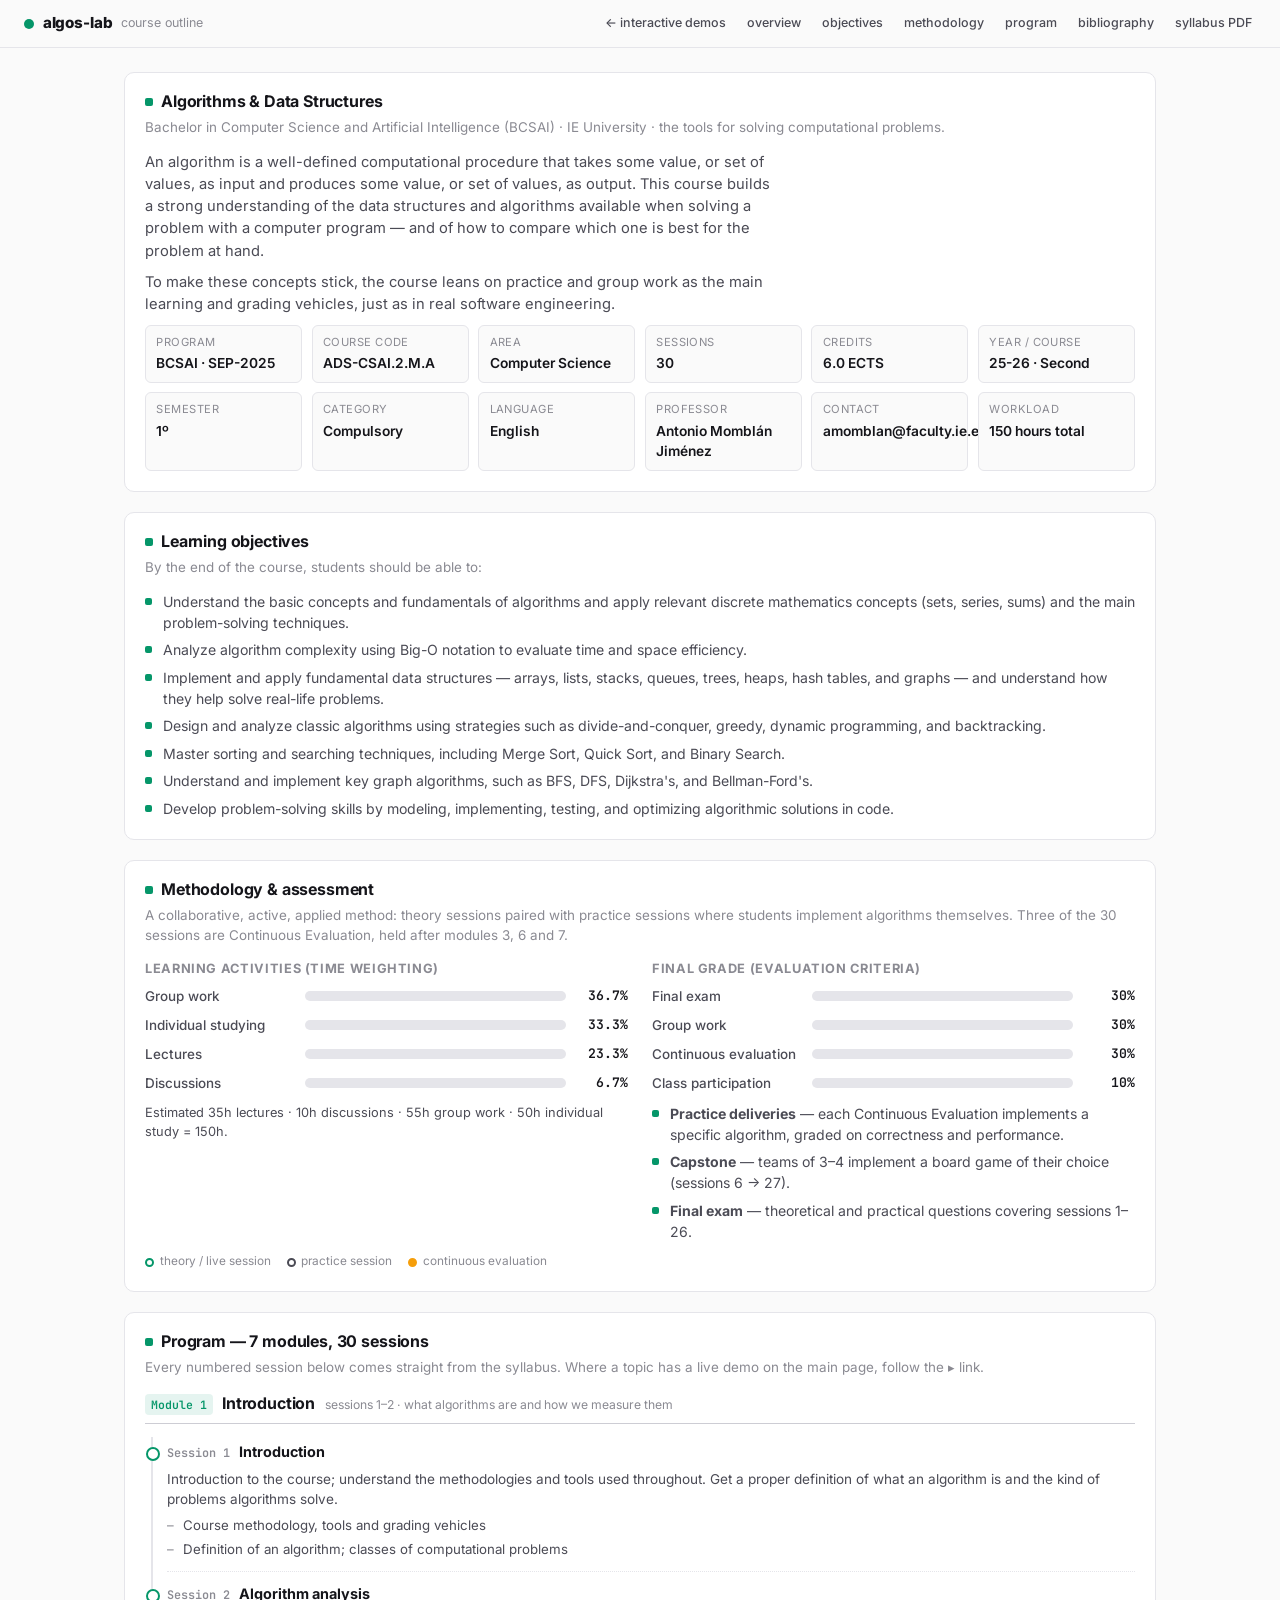
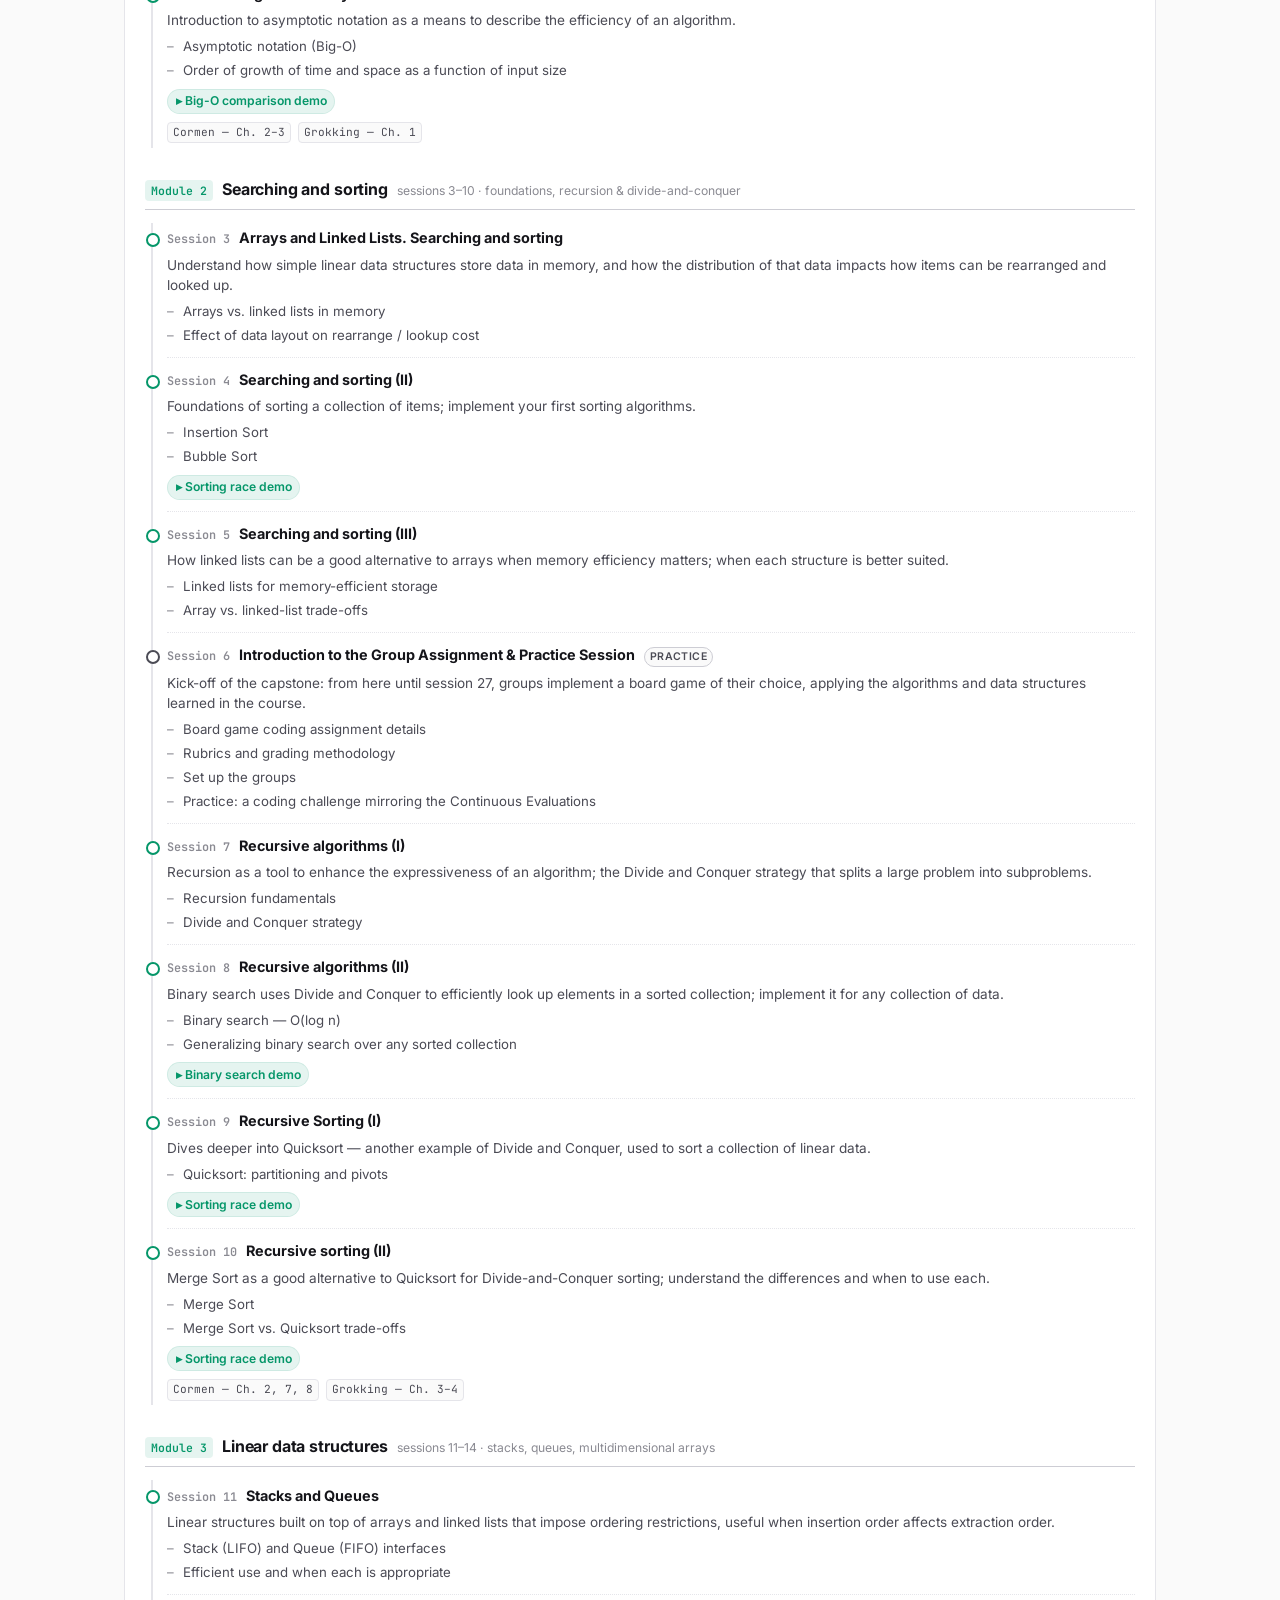
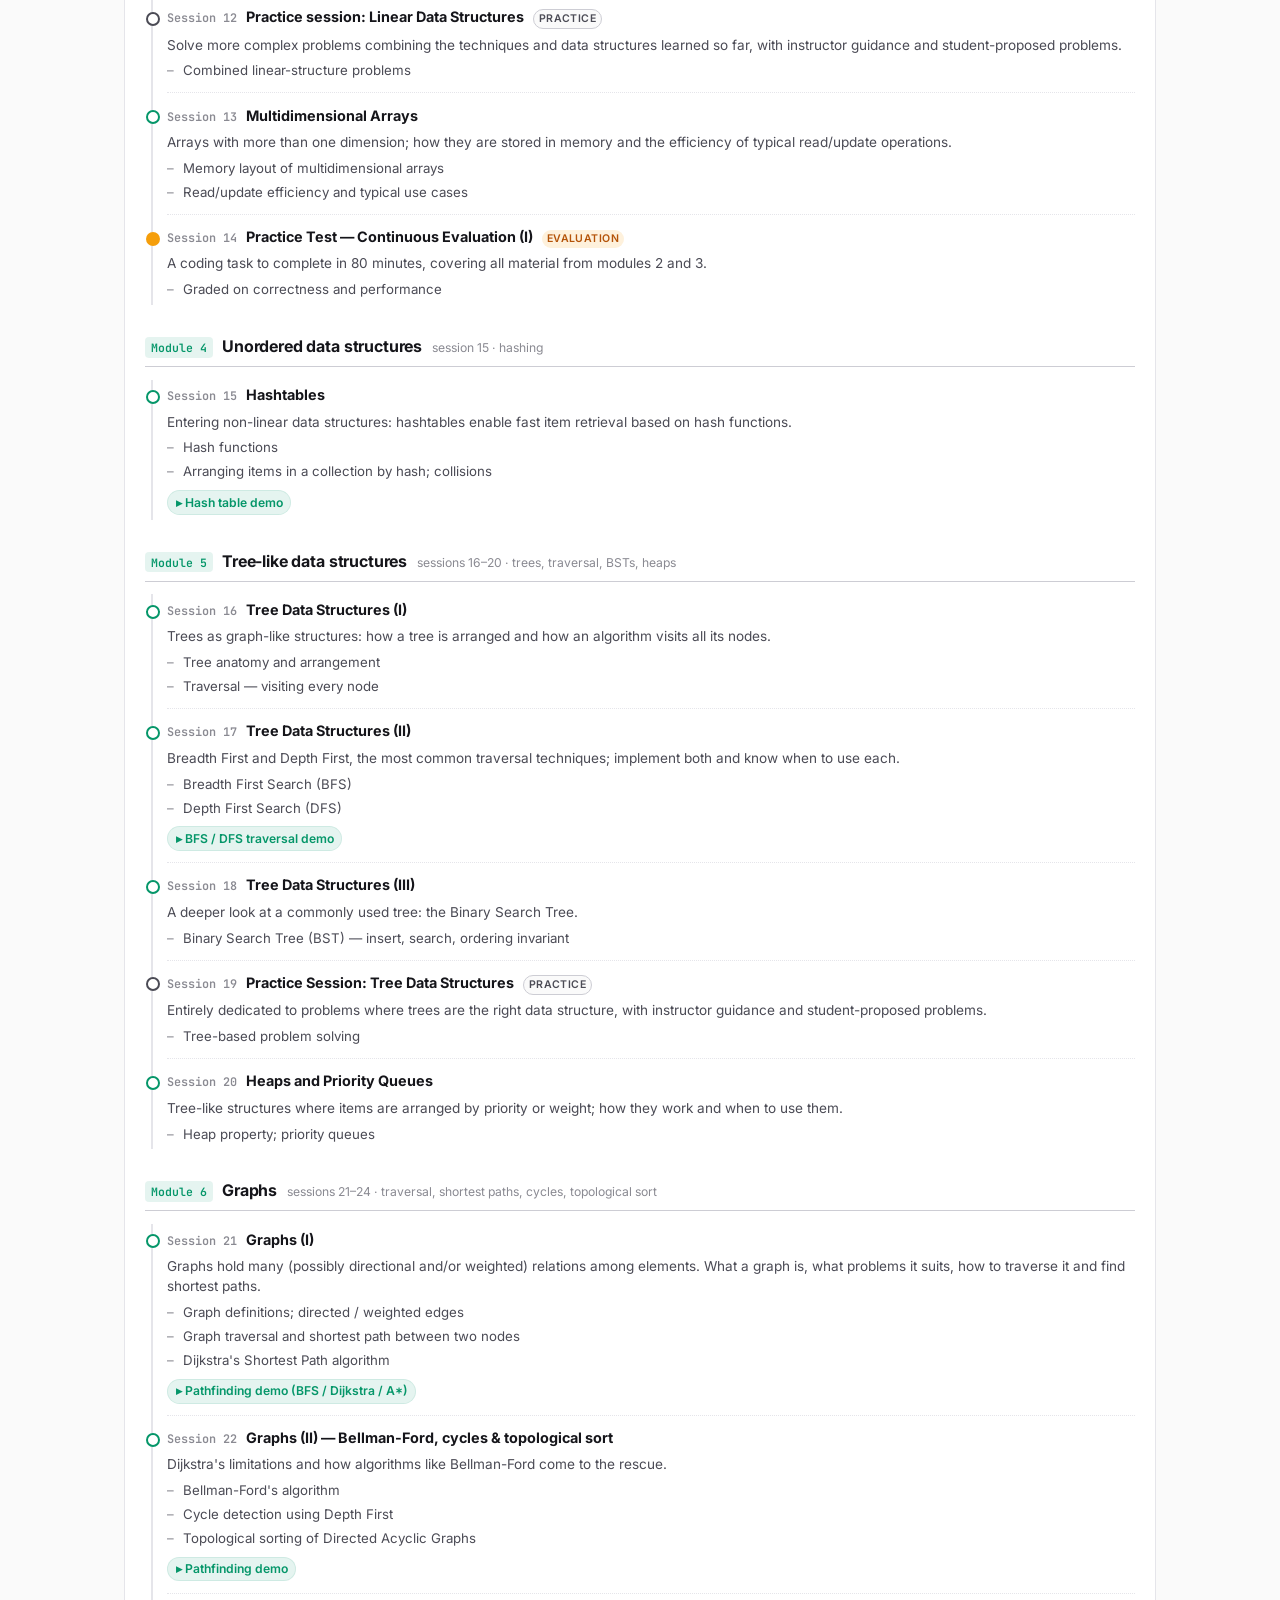
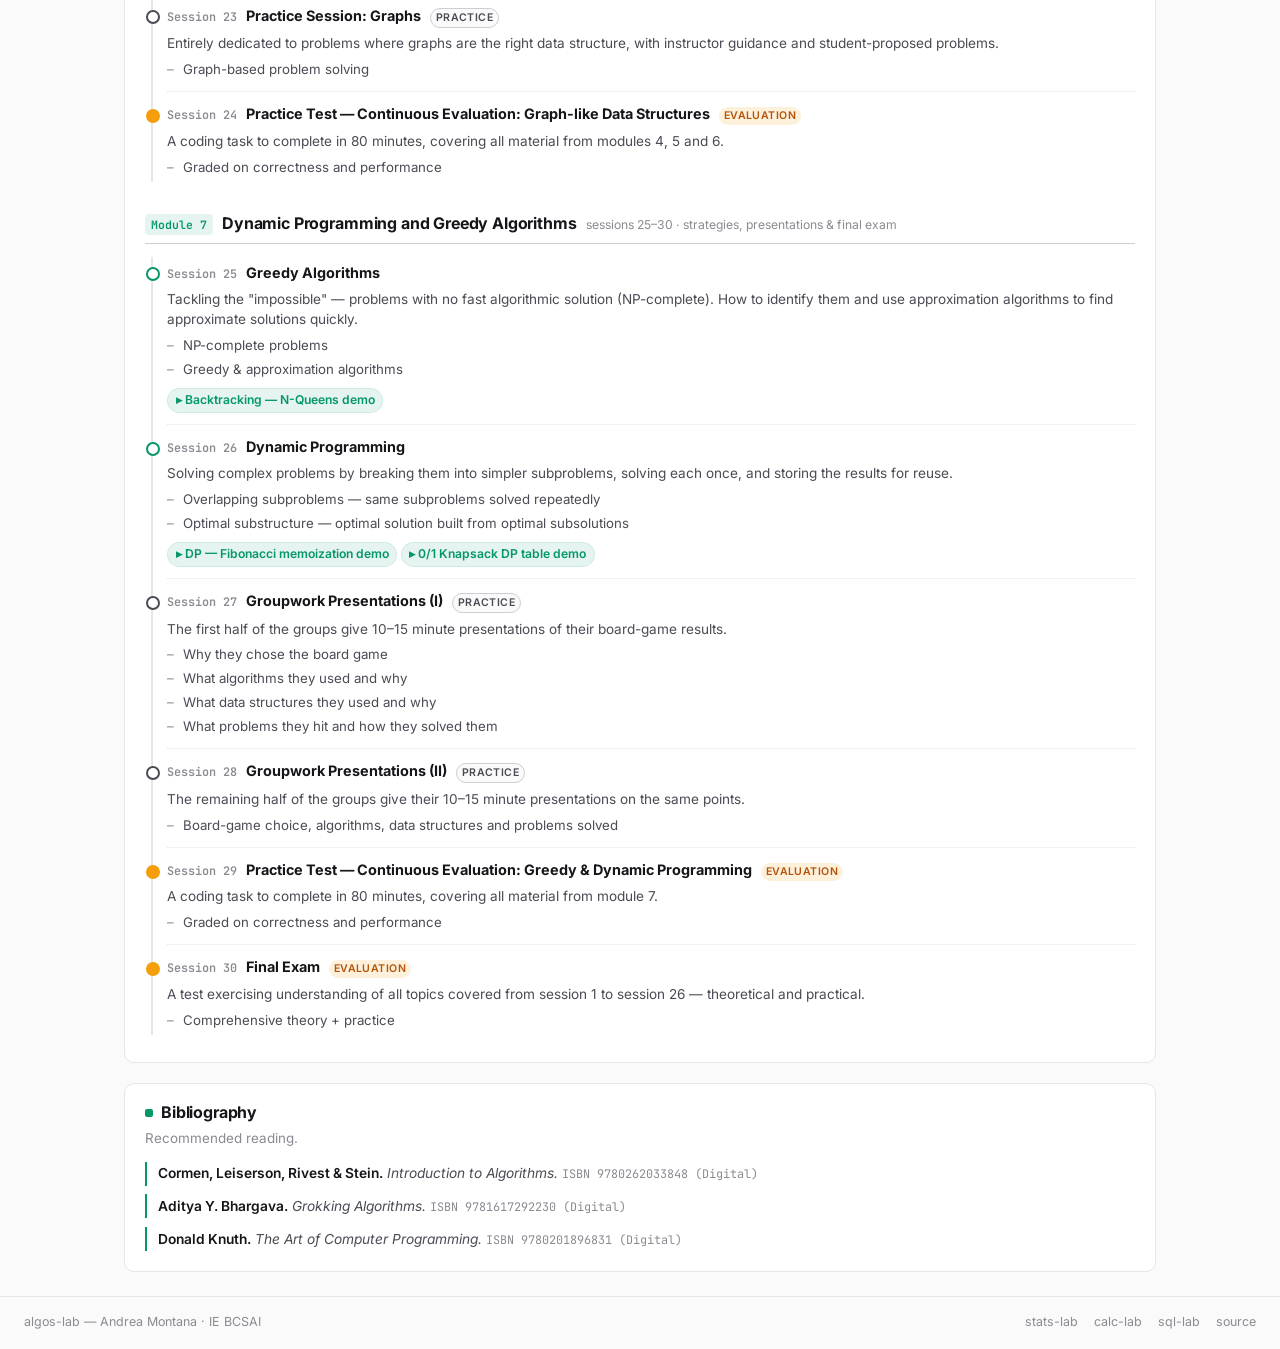
==== course.html @ 6ad06fde "Add in-depth course-structure page (syllabus-driven)" ====
<!doctype html>
<html lang="en">
  <head>
    <meta charset="UTF-8" />
    <meta name="viewport" content="width=device-width, initial-scale=1.0" />
    <meta name="theme-color" content="#059669" />
    <link rel="icon" type="image/svg+xml" href="./favicon.svg" />
    <title>algos-lab · course outline</title>
    <link rel="preconnect" href="https://fonts.googleapis.com" />
    <link rel="preconnect" href="https://fonts.gstatic.com" crossorigin />
    <link href="https://fonts.googleapis.com/css2?family=Inter:wght@400;500;600;700;800&family=JetBrains+Mono:wght@400;500;600&display=swap" rel="stylesheet" />
    <link rel="stylesheet" href="./style.css" />
    <style>
      /* course.html — scoped extras, reusing the *-lab :root tokens */
      .lede { color: var(--ink-soft); font-size: 0.92rem; max-width: 70ch; margin: 0 0 0.6rem; }
      .lede + .lede { margin-top: 0.4rem; }

      /* meta grid */
      .meta {
        display: grid; grid-template-columns: repeat(auto-fill, minmax(150px, 1fr));
        gap: 0.6rem; margin-top: 0.4rem;
      }
      .meta .cell {
        border: 1px solid var(--rule); border-radius: 6px;
        padding: 0.5rem 0.65rem; background: var(--bg);
      }
      .meta .k { color: var(--muted); font-size: 0.7rem; text-transform: uppercase; letter-spacing: 0.04em; }
      .meta .v { color: var(--ink); font-weight: 600; font-size: 0.86rem; margin-top: 0.15rem; }

      /* objective / generic lists */
      ul.clean { list-style: none; margin: 0.3rem 0 0; padding: 0; display: flex; flex-direction: column; gap: 0.4rem; }
      ul.clean li { position: relative; padding-left: 1.1rem; color: var(--ink-soft); font-size: 0.88rem; }
      ul.clean li::before {
        content: ''; position: absolute; left: 0; top: 0.5em;
        width: 7px; height: 7px; border-radius: 2px; background: var(--accent);
      }

      /* % bars */
      .bars { display: flex; flex-direction: column; gap: 0.55rem; margin-top: 0.3rem; }
      .bar-row { display: grid; grid-template-columns: 150px 1fr 52px; align-items: center; gap: 0.6rem; font-size: 0.84rem; }
      .bar-row .lbl { color: var(--ink-soft); font-weight: 500; }
      .track { height: 10px; background: var(--rule); border-radius: 999px; overflow: hidden; }
      .fill { height: 100%; background: var(--accent); border-radius: 999px; }
      .fill.alt { background: var(--warn); }
      .bar-row .pct { font-family: var(--font-mono); font-weight: 600; color: var(--ink); text-align: right; font-size: 0.82rem; }

      .split { display: grid; grid-template-columns: 1fr 1fr; gap: 1.5rem; }
      @media (max-width: 760px) { .split { grid-template-columns: 1fr; gap: 1rem; } }
      .split h3, .module h3 { font-size: 0.8rem; text-transform: uppercase; letter-spacing: 0.05em; color: var(--muted); margin: 0 0 0.5rem; font-weight: 700; }

      /* module group header */
      .module { margin-top: 1.4rem; }
      .module:first-of-type { margin-top: 0.4rem; }
      .module > .mhead {
        display: flex; align-items: baseline; gap: 0.6rem; flex-wrap: wrap;
        padding-bottom: 0.5rem; border-bottom: 1px solid var(--rule-h);
      }
      .module .mnum {
        font-family: var(--font-mono); font-weight: 600; font-size: 0.72rem;
        color: var(--accent); background: var(--accent-soft);
        padding: 0.15em 0.5em; border-radius: 4px;
      }
      .module .mtitle { font-size: 1rem; font-weight: 700; color: var(--ink); letter-spacing: -0.01em; }
      .module .mmeta { color: var(--muted); font-size: 0.76rem; }

      /* timeline of sessions */
      .timeline { position: relative; margin: 0.4rem 0 0 0; padding-left: 1.4rem; }
      .timeline::before {
        content: ''; position: absolute; left: 6px; top: 0.4rem; bottom: 0.4rem;
        width: 2px; background: var(--rule);
      }
      .sess { position: relative; padding: 0.7rem 0; border-bottom: 1px dotted var(--rule); }
      .sess:last-child { border-bottom: 0; }
      .sess::before {
        content: ''; position: absolute; left: -1.4rem; top: 1.05rem;
        width: 10px; height: 10px; border-radius: 999px;
        background: var(--paper); border: 2px solid var(--accent);
        transform: translateX(1px);
      }
      .sess.eval::before { background: var(--warn); border-color: var(--warn); }
      .sess.practice::before { background: var(--paper); border-color: var(--ink-soft); }
      .sess .shead { display: flex; align-items: baseline; gap: 0.55rem; flex-wrap: wrap; }
      .sess .snum { font-family: var(--font-mono); font-size: 0.74rem; font-weight: 600; color: var(--muted); }
      .sess .stitle { font-weight: 700; font-size: 0.9rem; color: var(--ink); }
      .tag {
        font-size: 0.66rem; font-weight: 600; text-transform: uppercase; letter-spacing: 0.04em;
        padding: 0.1em 0.45em; border-radius: 999px;
      }
      .tag.t-eval { background: rgba(245,158,11,0.14); color: #B45309; }
      .tag.t-practice { background: var(--bg); color: var(--ink-soft); border: 1px solid var(--rule-h); }
      .sess p { margin: 0.35rem 0 0; color: var(--ink-soft); font-size: 0.85rem; }
      .sess ul.topics { list-style: none; margin: 0.4rem 0 0; padding: 0; display: flex; flex-direction: column; gap: 0.25rem; }
      .sess ul.topics li { position: relative; padding-left: 0.95rem; font-size: 0.83rem; color: var(--ink-soft); }
      .sess ul.topics li::before { content: '–'; position: absolute; left: 0; color: var(--muted); }
      .reads { margin-top: 0.5rem; display: flex; gap: 0.4rem; flex-wrap: wrap; }
      .reads .rtag {
        font-family: var(--font-mono); font-size: 0.7rem; color: var(--ink-soft);
        background: var(--bg); border: 1px solid var(--rule); border-radius: 4px;
        padding: 0.12em 0.45em;
      }
      .demolink {
        display: inline-block; margin-top: 0.5rem;
        font-size: 0.76rem; font-weight: 600;
        color: var(--accent); border: 1px solid var(--accent-soft);
        background: var(--accent-soft); border-radius: 999px;
        padding: 0.18em 0.6em;
      }
      .demolink:hover { border-bottom-color: transparent; filter: brightness(0.96); }
      .demolink::before { content: '▸ '; }

      .biblio { display: flex; flex-direction: column; gap: 0.55rem; margin-top: 0.3rem; }
      .biblio .book { border-left: 2px solid var(--accent); padding: 0.1rem 0 0.1rem 0.7rem; font-size: 0.86rem; }
      .biblio .book .au { color: var(--ink); font-weight: 600; }
      .biblio .book .ti { color: var(--ink-soft); font-style: italic; }
      .biblio .book .isbn { font-family: var(--font-mono); color: var(--muted); font-size: 0.74rem; }

      .legend { display: flex; gap: 1rem; flex-wrap: wrap; margin-top: 0.7rem; font-size: 0.74rem; color: var(--muted); }
      .legend .li { display: flex; align-items: center; gap: 0.35rem; }
      .legend .dot2 { width: 9px; height: 9px; border-radius: 999px; border: 2px solid var(--accent); }
      .legend .dot2.e { background: var(--warn); border-color: var(--warn); }
      .legend .dot2.p { border-color: var(--ink-soft); }
    </style>
  </head>
  <body>
    <header>
      <div class="title">
        <span class="dot"></span><strong>algos-lab</strong>
        <span class="sub">course outline</span>
      </div>
      <nav>
        <a href="./index.html">← interactive demos</a>
        <a href="#overview">overview</a>
        <a href="#objectives">objectives</a>
        <a href="#method">methodology</a>
        <a href="#program">program</a>
        <a href="#biblio">bibliography</a>
        <a href="./SYLLABUS.pdf" target="_blank">syllabus PDF</a>
      </nav>
    </header>

    <main>
      <!-- OVERVIEW + META ----------------------------------------------- -->
      <section class="demo" id="overview">
        <h2>Algorithms &amp; Data Structures</h2>
        <p class="cap">Bachelor in Computer Science and Artificial Intelligence (BCSAI) · IE University · the tools for solving computational problems.</p>
        <p class="lede">An algorithm is a well-defined computational procedure that takes some value, or set of values, as input and produces some value, or set of values, as output. This course builds a strong understanding of the data structures and algorithms available when solving a problem with a computer program — and of how to compare which one is best for the problem at hand.</p>
        <p class="lede">To make these concepts stick, the course leans on practice and group work as the main learning and grading vehicles, just as in real software engineering.</p>
        <div class="meta">
          <div class="cell"><div class="k">Program</div><div class="v">BCSAI · SEP-2025</div></div>
          <div class="cell"><div class="k">Course code</div><div class="v">ADS-CSAI.2.M.A</div></div>
          <div class="cell"><div class="k">Area</div><div class="v">Computer Science</div></div>
          <div class="cell"><div class="k">Sessions</div><div class="v">30</div></div>
          <div class="cell"><div class="k">Credits</div><div class="v">6.0 ECTS</div></div>
          <div class="cell"><div class="k">Year / course</div><div class="v">25-26 · Second</div></div>
          <div class="cell"><div class="k">Semester</div><div class="v">1º</div></div>
          <div class="cell"><div class="k">Category</div><div class="v">Compulsory</div></div>
          <div class="cell"><div class="k">Language</div><div class="v">English</div></div>
          <div class="cell"><div class="k">Professor</div><div class="v">Antonio Momblán Jiménez</div></div>
          <div class="cell"><div class="k">Contact</div><div class="v">amomblan@faculty.ie.edu</div></div>
          <div class="cell"><div class="k">Workload</div><div class="v">150 hours total</div></div>
        </div>
      </section>

      <!-- LEARNING OBJECTIVES ------------------------------------------- -->
      <section class="demo" id="objectives">
        <h2>Learning objectives</h2>
        <p class="cap">By the end of the course, students should be able to:</p>
        <ul class="clean">
          <li>Understand the basic concepts and fundamentals of algorithms and apply relevant discrete mathematics concepts (sets, series, sums) and the main problem-solving techniques.</li>
          <li>Analyze algorithm complexity using Big-O notation to evaluate time and space efficiency.</li>
          <li>Implement and apply fundamental data structures — arrays, lists, stacks, queues, trees, heaps, hash tables, and graphs — and understand how they help solve real-life problems.</li>
          <li>Design and analyze classic algorithms using strategies such as divide-and-conquer, greedy, dynamic programming, and backtracking.</li>
          <li>Master sorting and searching techniques, including Merge Sort, Quick Sort, and Binary Search.</li>
          <li>Understand and implement key graph algorithms, such as BFS, DFS, Dijkstra's, and Bellman-Ford's.</li>
          <li>Develop problem-solving skills by modeling, implementing, testing, and optimizing algorithmic solutions in code.</li>
        </ul>
      </section>

      <!-- METHODOLOGY + ASSESSMENT -------------------------------------- -->
      <section class="demo" id="method">
        <h2>Methodology &amp; assessment</h2>
        <p class="cap">A collaborative, active, applied method: theory sessions paired with practice sessions where students implement algorithms themselves. Three of the 30 sessions are Continuous Evaluation, held after modules 3, 6 and 7.</p>
        <div class="split">
          <div>
            <h3>Learning activities (time weighting)</h3>
            <div class="bars">
              <div class="bar-row"><span class="lbl">Group work</span><span class="track"><span class="fill" style="width:36.7%"></span></span><span class="pct">36.7%</span></div>
              <div class="bar-row"><span class="lbl">Individual studying</span><span class="track"><span class="fill" style="width:33.3%"></span></span><span class="pct">33.3%</span></div>
              <div class="bar-row"><span class="lbl">Lectures</span><span class="track"><span class="fill" style="width:23.3%"></span></span><span class="pct">23.3%</span></div>
              <div class="bar-row"><span class="lbl">Discussions</span><span class="track"><span class="fill" style="width:6.7%"></span></span><span class="pct">6.7%</span></div>
            </div>
            <p class="lede" style="margin-top:0.6rem; font-size:0.8rem;">Estimated 35h lectures · 10h discussions · 55h group work · 50h individual study = 150h.</p>
          </div>
          <div>
            <h3>Final grade (evaluation criteria)</h3>
            <div class="bars">
              <div class="bar-row"><span class="lbl">Final exam</span><span class="track"><span class="fill alt" style="width:30%"></span></span><span class="pct">30%</span></div>
              <div class="bar-row"><span class="lbl">Group work</span><span class="track"><span class="fill alt" style="width:30%"></span></span><span class="pct">30%</span></div>
              <div class="bar-row"><span class="lbl">Continuous evaluation</span><span class="track"><span class="fill alt" style="width:30%"></span></span><span class="pct">30%</span></div>
              <div class="bar-row"><span class="lbl">Class participation</span><span class="track"><span class="fill alt" style="width:10%"></span></span><span class="pct">10%</span></div>
            </div>
            <ul class="clean" style="margin-top:0.6rem;">
              <li><strong>Practice deliveries</strong> — each Continuous Evaluation implements a specific algorithm, graded on correctness and performance.</li>
              <li><strong>Capstone</strong> — teams of 3–4 implement a board game of their choice (sessions 6 → 27).</li>
              <li><strong>Final exam</strong> — theoretical and practical questions covering sessions 1–26.</li>
            </ul>
          </div>
        </div>
        <div class="legend">
          <span class="li"><span class="dot2"></span> theory / live session</span>
          <span class="li"><span class="dot2 p"></span> practice session</span>
          <span class="li"><span class="dot2 e"></span> continuous evaluation</span>
        </div>
      </section>

      <!-- PROGRAM ------------------------------------------------------- -->
      <section class="demo" id="program">
        <h2>Program — 7 modules, 30 sessions</h2>
        <p class="cap">Every numbered session below comes straight from the syllabus. Where a topic has a live demo on the main page, follow the ▸ link.</p>

        <!-- MODULE 1 -->
        <div class="module">
          <div class="mhead">
            <span class="mnum">Module 1</span>
            <span class="mtitle">Introduction</span>
            <span class="mmeta">sessions 1–2 · what algorithms are and how we measure them</span>
          </div>
          <div class="timeline">
            <div class="sess">
              <div class="shead"><span class="snum">Session 1</span><span class="stitle">Introduction</span></div>
              <p>Introduction to the course; understand the methodologies and tools used throughout. Get a proper definition of what an algorithm is and the kind of problems algorithms solve.</p>
              <ul class="topics">
                <li>Course methodology, tools and grading vehicles</li>
                <li>Definition of an algorithm; classes of computational problems</li>
              </ul>
            </div>
            <div class="sess">
              <div class="shead"><span class="snum">Session 2</span><span class="stitle">Algorithm analysis</span></div>
              <p>Introduction to asymptotic notation as a means to describe the efficiency of an algorithm.</p>
              <ul class="topics">
                <li>Asymptotic notation (Big-O)</li>
                <li>Order of growth of time and space as a function of input size</li>
              </ul>
              <a class="demolink" href="./index.html#bigO">Big-O comparison demo</a>
              <div class="reads"><span class="rtag">Cormen — Ch. 2–3</span><span class="rtag">Grokking — Ch. 1</span></div>
            </div>
          </div>
        </div>

        <!-- MODULE 2 -->
        <div class="module">
          <div class="mhead">
            <span class="mnum">Module 2</span>
            <span class="mtitle">Searching and sorting</span>
            <span class="mmeta">sessions 3–10 · foundations, recursion &amp; divide-and-conquer</span>
          </div>
          <div class="timeline">
            <div class="sess">
              <div class="shead"><span class="snum">Session 3</span><span class="stitle">Arrays and Linked Lists. Searching and sorting</span></div>
              <p>Understand how simple linear data structures store data in memory, and how the distribution of that data impacts how items can be rearranged and looked up.</p>
              <ul class="topics">
                <li>Arrays vs. linked lists in memory</li>
                <li>Effect of data layout on rearrange / lookup cost</li>
              </ul>
            </div>
            <div class="sess">
              <div class="shead"><span class="snum">Session 4</span><span class="stitle">Searching and sorting (II)</span></div>
              <p>Foundations of sorting a collection of items; implement your first sorting algorithms.</p>
              <ul class="topics">
                <li>Insertion Sort</li>
                <li>Bubble Sort</li>
              </ul>
              <a class="demolink" href="./index.html#sort">Sorting race demo</a>
            </div>
            <div class="sess">
              <div class="shead"><span class="snum">Session 5</span><span class="stitle">Searching and sorting (III)</span></div>
              <p>How linked lists can be a good alternative to arrays when memory efficiency matters; when each structure is better suited.</p>
              <ul class="topics">
                <li>Linked lists for memory-efficient storage</li>
                <li>Array vs. linked-list trade-offs</li>
              </ul>
            </div>
            <div class="sess practice">
              <div class="shead"><span class="snum">Session 6</span><span class="stitle">Introduction to the Group Assignment &amp; Practice Session</span><span class="tag t-practice">practice</span></div>
              <p>Kick-off of the capstone: from here until session 27, groups implement a board game of their choice, applying the algorithms and data structures learned in the course.</p>
              <ul class="topics">
                <li>Board game coding assignment details</li>
                <li>Rubrics and grading methodology</li>
                <li>Set up the groups</li>
                <li>Practice: a coding challenge mirroring the Continuous Evaluations</li>
              </ul>
            </div>
            <div class="sess">
              <div class="shead"><span class="snum">Session 7</span><span class="stitle">Recursive algorithms (I)</span></div>
              <p>Recursion as a tool to enhance the expressiveness of an algorithm; the Divide and Conquer strategy that splits a large problem into subproblems.</p>
              <ul class="topics">
                <li>Recursion fundamentals</li>
                <li>Divide and Conquer strategy</li>
              </ul>
            </div>
            <div class="sess">
              <div class="shead"><span class="snum">Session 8</span><span class="stitle">Recursive algorithms (II)</span></div>
              <p>Binary search uses Divide and Conquer to efficiently look up elements in a sorted collection; implement it for any collection of data.</p>
              <ul class="topics">
                <li>Binary search — O(log n)</li>
                <li>Generalizing binary search over any sorted collection</li>
              </ul>
              <a class="demolink" href="./index.html#bin">Binary search demo</a>
            </div>
            <div class="sess">
              <div class="shead"><span class="snum">Session 9</span><span class="stitle">Recursive Sorting (I)</span></div>
              <p>Dives deeper into Quicksort — another example of Divide and Conquer, used to sort a collection of linear data.</p>
              <ul class="topics">
                <li>Quicksort: partitioning and pivots</li>
              </ul>
              <a class="demolink" href="./index.html#sort">Sorting race demo</a>
            </div>
            <div class="sess">
              <div class="shead"><span class="snum">Session 10</span><span class="stitle">Recursive sorting (II)</span></div>
              <p>Merge Sort as a good alternative to Quicksort for Divide-and-Conquer sorting; understand the differences and when to use each.</p>
              <ul class="topics">
                <li>Merge Sort</li>
                <li>Merge Sort vs. Quicksort trade-offs</li>
              </ul>
              <a class="demolink" href="./index.html#sort">Sorting race demo</a>
              <div class="reads"><span class="rtag">Cormen — Ch. 2, 7, 8</span><span class="rtag">Grokking — Ch. 3–4</span></div>
            </div>
          </div>
        </div>

        <!-- MODULE 3 -->
        <div class="module">
          <div class="mhead">
            <span class="mnum">Module 3</span>
            <span class="mtitle">Linear data structures</span>
            <span class="mmeta">sessions 11–14 · stacks, queues, multidimensional arrays</span>
          </div>
          <div class="timeline">
            <div class="sess">
              <div class="shead"><span class="snum">Session 11</span><span class="stitle">Stacks and Queues</span></div>
              <p>Linear structures built on top of arrays and linked lists that impose ordering restrictions, useful when insertion order affects extraction order.</p>
              <ul class="topics">
                <li>Stack (LIFO) and Queue (FIFO) interfaces</li>
                <li>Efficient use and when each is appropriate</li>
              </ul>
            </div>
            <div class="sess practice">
              <div class="shead"><span class="snum">Session 12</span><span class="stitle">Practice session: Linear Data Structures</span><span class="tag t-practice">practice</span></div>
              <p>Solve more complex problems combining the techniques and data structures learned so far, with instructor guidance and student-proposed problems.</p>
              <ul class="topics">
                <li>Combined linear-structure problems</li>
              </ul>
            </div>
            <div class="sess">
              <div class="shead"><span class="snum">Session 13</span><span class="stitle">Multidimensional Arrays</span></div>
              <p>Arrays with more than one dimension; how they are stored in memory and the efficiency of typical read/update operations.</p>
              <ul class="topics">
                <li>Memory layout of multidimensional arrays</li>
                <li>Read/update efficiency and typical use cases</li>
              </ul>
            </div>
            <div class="sess eval">
              <div class="shead"><span class="snum">Session 14</span><span class="stitle">Practice Test — Continuous Evaluation (I)</span><span class="tag t-eval">evaluation</span></div>
              <p>A coding task to complete in 80 minutes, covering all material from modules 2 and 3.</p>
              <ul class="topics">
                <li>Graded on correctness and performance</li>
              </ul>
            </div>
          </div>
        </div>

        <!-- MODULE 4 -->
        <div class="module">
          <div class="mhead">
            <span class="mnum">Module 4</span>
            <span class="mtitle">Unordered data structures</span>
            <span class="mmeta">session 15 · hashing</span>
          </div>
          <div class="timeline">
            <div class="sess">
              <div class="shead"><span class="snum">Session 15</span><span class="stitle">Hashtables</span></div>
              <p>Entering non-linear data structures: hashtables enable fast item retrieval based on hash functions.</p>
              <ul class="topics">
                <li>Hash functions</li>
                <li>Arranging items in a collection by hash; collisions</li>
              </ul>
              <a class="demolink" href="./index.html#hash">Hash table demo</a>
            </div>
          </div>
        </div>

        <!-- MODULE 5 -->
        <div class="module">
          <div class="mhead">
            <span class="mnum">Module 5</span>
            <span class="mtitle">Tree-like data structures</span>
            <span class="mmeta">sessions 16–20 · trees, traversal, BSTs, heaps</span>
          </div>
          <div class="timeline">
            <div class="sess">
              <div class="shead"><span class="snum">Session 16</span><span class="stitle">Tree Data Structures (I)</span></div>
              <p>Trees as graph-like structures: how a tree is arranged and how an algorithm visits all its nodes.</p>
              <ul class="topics">
                <li>Tree anatomy and arrangement</li>
                <li>Traversal — visiting every node</li>
              </ul>
            </div>
            <div class="sess">
              <div class="shead"><span class="snum">Session 17</span><span class="stitle">Tree Data Structures (II)</span></div>
              <p>Breadth First and Depth First, the most common traversal techniques; implement both and know when to use each.</p>
              <ul class="topics">
                <li>Breadth First Search (BFS)</li>
                <li>Depth First Search (DFS)</li>
              </ul>
              <a class="demolink" href="./index.html#graph">BFS / DFS traversal demo</a>
            </div>
            <div class="sess">
              <div class="shead"><span class="snum">Session 18</span><span class="stitle">Tree Data Structures (III)</span></div>
              <p>A deeper look at a commonly used tree: the Binary Search Tree.</p>
              <ul class="topics">
                <li>Binary Search Tree (BST) — insert, search, ordering invariant</li>
              </ul>
            </div>
            <div class="sess practice">
              <div class="shead"><span class="snum">Session 19</span><span class="stitle">Practice Session: Tree Data Structures</span><span class="tag t-practice">practice</span></div>
              <p>Entirely dedicated to problems where trees are the right data structure, with instructor guidance and student-proposed problems.</p>
              <ul class="topics">
                <li>Tree-based problem solving</li>
              </ul>
            </div>
            <div class="sess">
              <div class="shead"><span class="snum">Session 20</span><span class="stitle">Heaps and Priority Queues</span></div>
              <p>Tree-like structures where items are arranged by priority or weight; how they work and when to use them.</p>
              <ul class="topics">
                <li>Heap property; priority queues</li>
              </ul>
            </div>
          </div>
        </div>

        <!-- MODULE 6 -->
        <div class="module">
          <div class="mhead">
            <span class="mnum">Module 6</span>
            <span class="mtitle">Graphs</span>
            <span class="mmeta">sessions 21–24 · traversal, shortest paths, cycles, topological sort</span>
          </div>
          <div class="timeline">
            <div class="sess">
              <div class="shead"><span class="snum">Session 21</span><span class="stitle">Graphs (I)</span></div>
              <p>Graphs hold many (possibly directional and/or weighted) relations among elements. What a graph is, what problems it suits, how to traverse it and find shortest paths.</p>
              <ul class="topics">
                <li>Graph definitions; directed / weighted edges</li>
                <li>Graph traversal and shortest path between two nodes</li>
                <li>Dijkstra's Shortest Path algorithm</li>
              </ul>
              <a class="demolink" href="./index.html#path">Pathfinding demo (BFS / Dijkstra / A*)</a>
            </div>
            <div class="sess">
              <div class="shead"><span class="snum">Session 22</span><span class="stitle">Graphs (II) — Bellman-Ford, cycles &amp; topological sort</span></div>
              <p>Dijkstra's limitations and how algorithms like Bellman-Ford come to the rescue.</p>
              <ul class="topics">
                <li>Bellman-Ford's algorithm</li>
                <li>Cycle detection using Depth First</li>
                <li>Topological sorting of Directed Acyclic Graphs</li>
              </ul>
              <a class="demolink" href="./index.html#path">Pathfinding demo</a>
            </div>
            <div class="sess practice">
              <div class="shead"><span class="snum">Session 23</span><span class="stitle">Practice Session: Graphs</span><span class="tag t-practice">practice</span></div>
              <p>Entirely dedicated to problems where graphs are the right data structure, with instructor guidance and student-proposed problems.</p>
              <ul class="topics">
                <li>Graph-based problem solving</li>
              </ul>
            </div>
            <div class="sess eval">
              <div class="shead"><span class="snum">Session 24</span><span class="stitle">Practice Test — Continuous Evaluation: Graph-like Data Structures</span><span class="tag t-eval">evaluation</span></div>
              <p>A coding task to complete in 80 minutes, covering all material from modules 4, 5 and 6.</p>
              <ul class="topics">
                <li>Graded on correctness and performance</li>
              </ul>
            </div>
          </div>
        </div>

        <!-- MODULE 7 -->
        <div class="module">
          <div class="mhead">
            <span class="mnum">Module 7</span>
            <span class="mtitle">Dynamic Programming and Greedy Algorithms</span>
            <span class="mmeta">sessions 25–30 · strategies, presentations &amp; final exam</span>
          </div>
          <div class="timeline">
            <div class="sess">
              <div class="shead"><span class="snum">Session 25</span><span class="stitle">Greedy Algorithms</span></div>
              <p>Tackling the "impossible" — problems with no fast algorithmic solution (NP-complete). How to identify them and use approximation algorithms to find approximate solutions quickly.</p>
              <ul class="topics">
                <li>NP-complete problems</li>
                <li>Greedy &amp; approximation algorithms</li>
              </ul>
              <a class="demolink" href="./index.html#nq">Backtracking — N-Queens demo</a>
            </div>
            <div class="sess">
              <div class="shead"><span class="snum">Session 26</span><span class="stitle">Dynamic Programming</span></div>
              <p>Solving complex problems by breaking them into simpler subproblems, solving each once, and storing the results for reuse.</p>
              <ul class="topics">
                <li>Overlapping subproblems — same subproblems solved repeatedly</li>
                <li>Optimal substructure — optimal solution built from optimal subsolutions</li>
              </ul>
              <a class="demolink" href="./index.html#fib">DP — Fibonacci memoization demo</a>
              <a class="demolink" href="./index.html#ks">0/1 Knapsack DP table demo</a>
            </div>
            <div class="sess practice">
              <div class="shead"><span class="snum">Session 27</span><span class="stitle">Groupwork Presentations (I)</span><span class="tag t-practice">practice</span></div>
              <p>The first half of the groups give 10–15 minute presentations of their board-game results.</p>
              <ul class="topics">
                <li>Why they chose the board game</li>
                <li>What algorithms they used and why</li>
                <li>What data structures they used and why</li>
                <li>What problems they hit and how they solved them</li>
              </ul>
            </div>
            <div class="sess practice">
              <div class="shead"><span class="snum">Session 28</span><span class="stitle">Groupwork Presentations (II)</span><span class="tag t-practice">practice</span></div>
              <p>The remaining half of the groups give their 10–15 minute presentations on the same points.</p>
              <ul class="topics">
                <li>Board-game choice, algorithms, data structures and problems solved</li>
              </ul>
            </div>
            <div class="sess eval">
              <div class="shead"><span class="snum">Session 29</span><span class="stitle">Practice Test — Continuous Evaluation: Greedy &amp; Dynamic Programming</span><span class="tag t-eval">evaluation</span></div>
              <p>A coding task to complete in 80 minutes, covering all material from module 7.</p>
              <ul class="topics">
                <li>Graded on correctness and performance</li>
              </ul>
            </div>
            <div class="sess eval">
              <div class="shead"><span class="snum">Session 30</span><span class="stitle">Final Exam</span><span class="tag t-eval">evaluation</span></div>
              <p>A test exercising understanding of all topics covered from session 1 to session 26 — theoretical and practical.</p>
              <ul class="topics">
                <li>Comprehensive theory + practice</li>
              </ul>
            </div>
          </div>
        </div>
      </section>

      <!-- BIBLIOGRAPHY -------------------------------------------------- -->
      <section class="demo" id="biblio">
        <h2>Bibliography</h2>
        <p class="cap">Recommended reading.</p>
        <div class="biblio">
          <div class="book">
            <span class="au">Cormen, Leiserson, Rivest &amp; Stein.</span>
            <span class="ti"> Introduction to Algorithms.</span>
            <span class="isbn"> ISBN 9780262033848 (Digital)</span>
          </div>
          <div class="book">
            <span class="au">Aditya Y. Bhargava.</span>
            <span class="ti"> Grokking Algorithms.</span>
            <span class="isbn"> ISBN 9781617292230 (Digital)</span>
          </div>
          <div class="book">
            <span class="au">Donald Knuth.</span>
            <span class="ti"> The Art of Computer Programming.</span>
            <span class="isbn"> ISBN 9780201896831 (Digital)</span>
          </div>
        </div>
      </section>
    </main>

    <footer>
      <span>algos-lab — Andrea Montana · IE BCSAI</span>
      <span class="more">
        <a href="https://github.com/andreaisabelmontana/stats-lab" target="_blank">stats-lab</a>
        <a href="https://github.com/andreaisabelmontana/calc-lab"  target="_blank">calc-lab</a>
        <a href="https://github.com/andreaisabelmontana/sql-lab"   target="_blank">sql-lab</a>
        <a href="https://github.com/andreaisabelmontana/algos-lab" target="_blank">source</a>
      </span>
    </footer>
  </body>
</html>
---- style.css ----
/* ============================================================
   stats-lab · the *-lab series design language.
   Minimal: paper white, charcoal ink, one accent, monospace numerics.
   ============================================================ */
:root {
  --bg:       #FAFAFA;
  --paper:    #FFFFFF;
  --ink:      #15151A;
  --ink-soft: #4B4B55;
  --muted:    #8A8A92;
  --rule:     #E5E5EA;
  --rule-h:   #CDCDD4;
  --accent:   #059669;
  --accent-soft: rgba(5,150,105,0.10);
  --good:     #16A34A;
  --warn:     #F59E0B;
  --bad:      #DC2626;

  --font-sans: 'Inter', -apple-system, BlinkMacSystemFont, 'Segoe UI', Roboto, sans-serif;
  --font-mono: 'JetBrains Mono', ui-monospace, Menlo, Consolas, monospace;
}

* { box-sizing: border-box; }
html, body { margin: 0; padding: 0; background: var(--bg); color: var(--ink); font-family: var(--font-sans); -webkit-font-smoothing: antialiased; }
body { font-size: 15px; line-height: 1.5; }

a { color: var(--accent); text-decoration: none; border-bottom: 1px dotted transparent; transition: border-color 120ms; }
a:hover { border-bottom-color: var(--accent); }

/* HEADER */
header {
  position: sticky; top: 0; z-index: 30;
  display: flex; align-items: center; justify-content: space-between;
  gap: 1rem; padding: 0.75rem 1.5rem;
  background: rgba(250,250,250,0.92);
  backdrop-filter: saturate(140%) blur(8px);
  border-bottom: 1px solid var(--rule);
}
.title { display: flex; align-items: center; gap: 0.55rem; font-size: 0.95rem; }
.title .dot { width: 10px; height: 10px; border-radius: 999px; background: var(--accent); }
.title strong { font-weight: 800; letter-spacing: -0.01em; }
.title .sub { color: var(--muted); font-size: 0.78rem; }
nav { display: flex; gap: 0.85rem; flex-wrap: wrap; }
nav a {
  color: var(--ink-soft); font-size: 0.78rem; font-weight: 500;
  padding: 0.15em 0.3em;
  border-bottom: 1px dotted transparent;
}
nav a:hover { color: var(--accent); border-bottom-color: var(--accent); }

main { max-width: 1080px; margin: 0 auto; padding: 1.5rem; display: flex; flex-direction: column; gap: 1.25rem; }

/* DEMO CARD */
.demo {
  background: var(--paper);
  border: 1px solid var(--rule);
  border-radius: 10px;
  padding: 1rem 1.25rem 1.25rem;
}
.demo h2 {
  font-size: 1rem; font-weight: 700; letter-spacing: -0.01em;
  margin: 0 0 0.25rem;
  color: var(--ink);
}
.demo h2::before {
  content: ''; display: inline-block;
  width: 8px; height: 8px; border-radius: 2px;
  background: var(--accent);
  margin-right: 0.5em; transform: translateY(-1px);
}
.cap { color: var(--muted); font-size: 0.84rem; margin: 0 0 0.85rem; }

.row {
  display: grid; grid-template-columns: minmax(0, 1.5fr) minmax(220px, 1fr);
  gap: 1rem;
}
@media (max-width: 760px) { .row { grid-template-columns: 1fr; } }

.canvas-wrap {
  background: var(--paper);
  border: 1px solid var(--rule);
  border-radius: 6px;
  overflow: hidden;
}
canvas { display: block; width: 100%; height: auto; }

.ctrls {
  display: flex; flex-direction: column; gap: 0.65rem;
  font-size: 0.84rem;
}
.ctrls label {
  display: flex; flex-direction: column; gap: 0.25rem;
  color: var(--ink-soft);
  font-weight: 500;
}
.ctrls label .mono { color: var(--ink); font-weight: 600; font-size: 0.86rem; }
.ctrls label.check {
  flex-direction: row; align-items: center; gap: 0.4em; cursor: pointer;
}

select, input[type=range], button.btn {
  font-family: inherit; font-size: 0.86rem;
}
select {
  padding: 0.4em 0.6em;
  border: 1px solid var(--rule-h);
  border-radius: 4px;
  background: var(--paper);
}
select:focus { outline: none; border-color: var(--accent); }

input[type=range] {
  -webkit-appearance: none; appearance: none;
  width: 100%; height: 4px;
  background: var(--rule);
  border-radius: 999px;
}
input[type=range]::-webkit-slider-thumb,
input[type=range]::-moz-range-thumb {
  -webkit-appearance: none; appearance: none;
  width: 14px; height: 14px; border-radius: 999px;
  background: var(--accent); border: 0; cursor: pointer;
}

button.btn {
  background: var(--accent); color: #fff; border: 0;
  padding: 0.45em 0.85em; border-radius: 4px; cursor: pointer;
  font-weight: 600;
}
button.btn:hover { filter: brightness(0.92); }
button.btn:active { transform: translateY(1px); }

.readout {
  display: flex; justify-content: space-between; align-items: baseline;
  font-size: 0.82rem;
  padding-top: 0.2rem;
  border-top: 1px dotted var(--rule);
}
.readout span { color: var(--muted); }
.readout strong { color: var(--ink); font-weight: 700; }
.readout strong.big { font-size: 1.15rem; color: var(--accent); }

.mono { font-family: var(--font-mono); font-weight: 500; }

/* FOOTER */
footer {
  border-top: 1px solid var(--rule);
  padding: 1rem 1.5rem;
  display: flex; justify-content: space-between;
  font-size: 0.78rem;
  color: var(--muted);
  flex-wrap: wrap; gap: 0.5rem;
}
footer .more { display: flex; gap: 1rem; }
footer a { color: var(--muted); }
footer a:hover { color: var(--accent); }

/* KaTeX shrink */
.katex { font-size: 0.95em; }
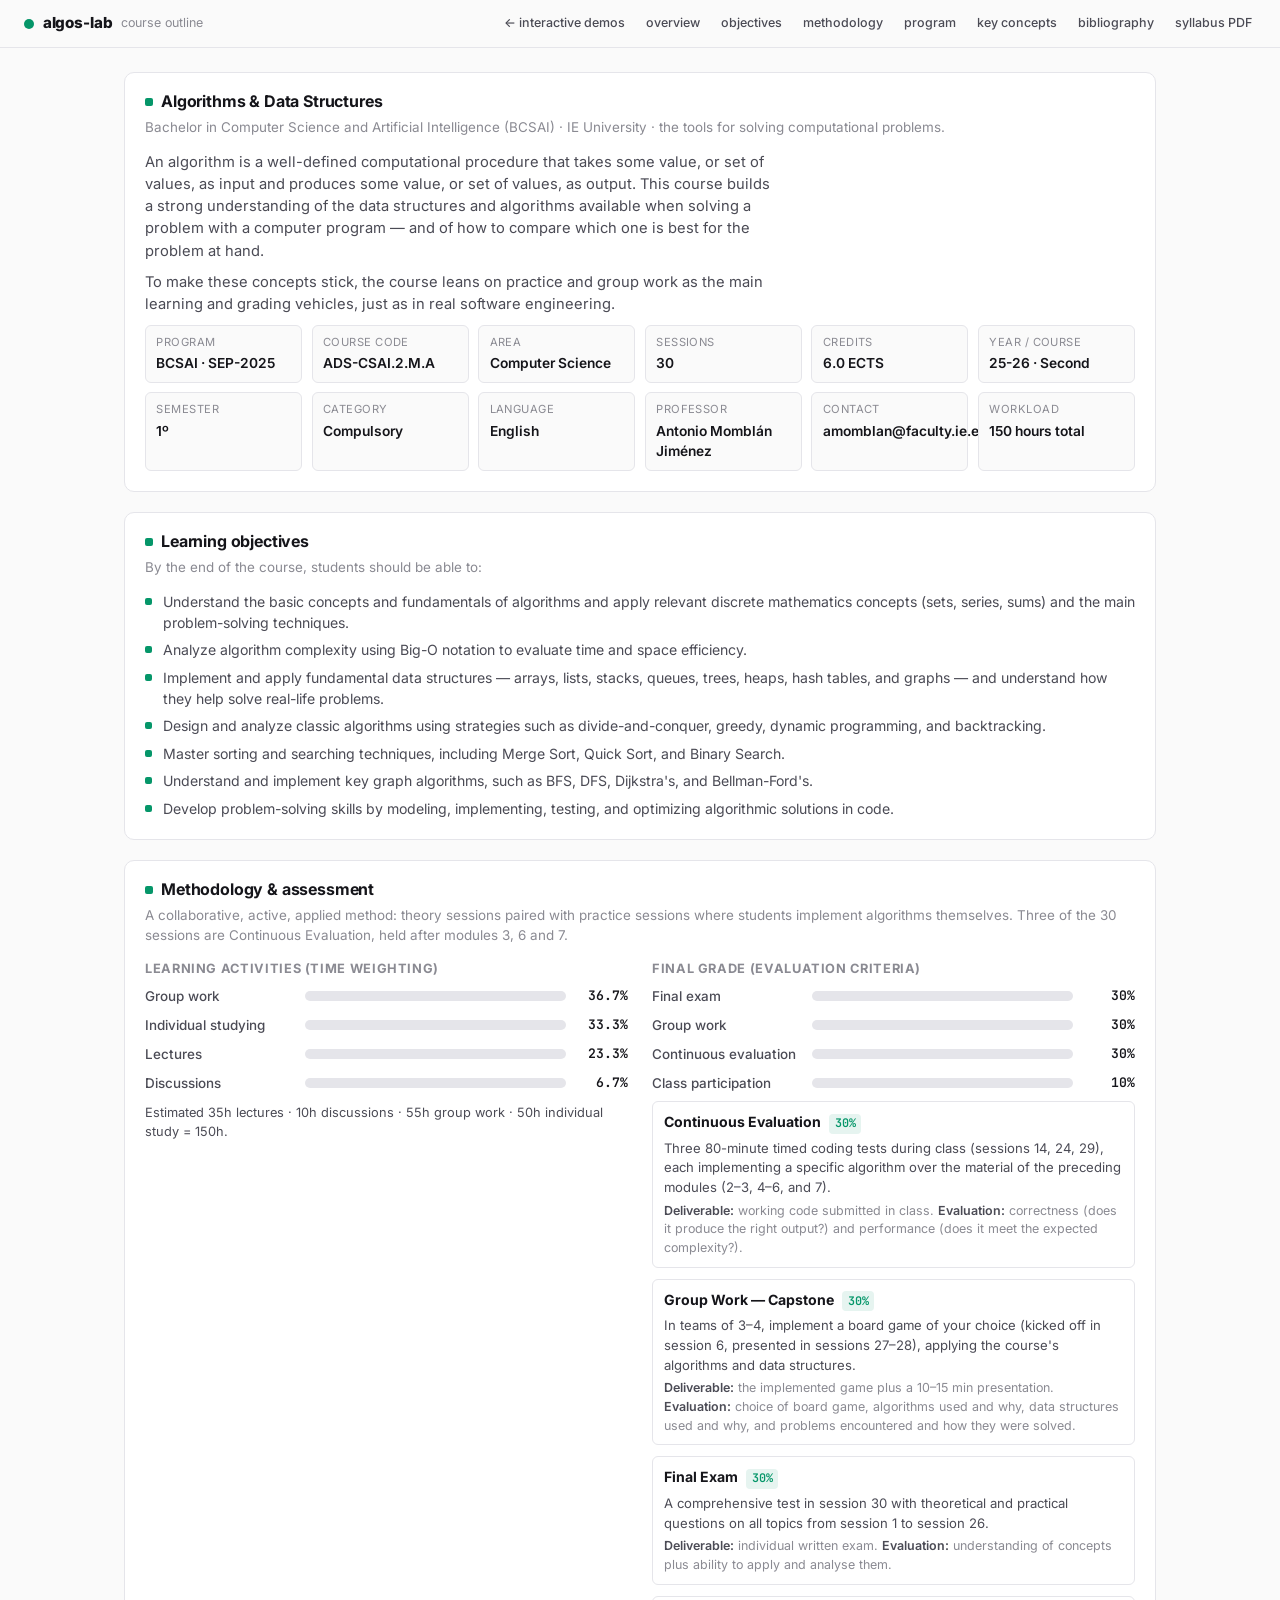
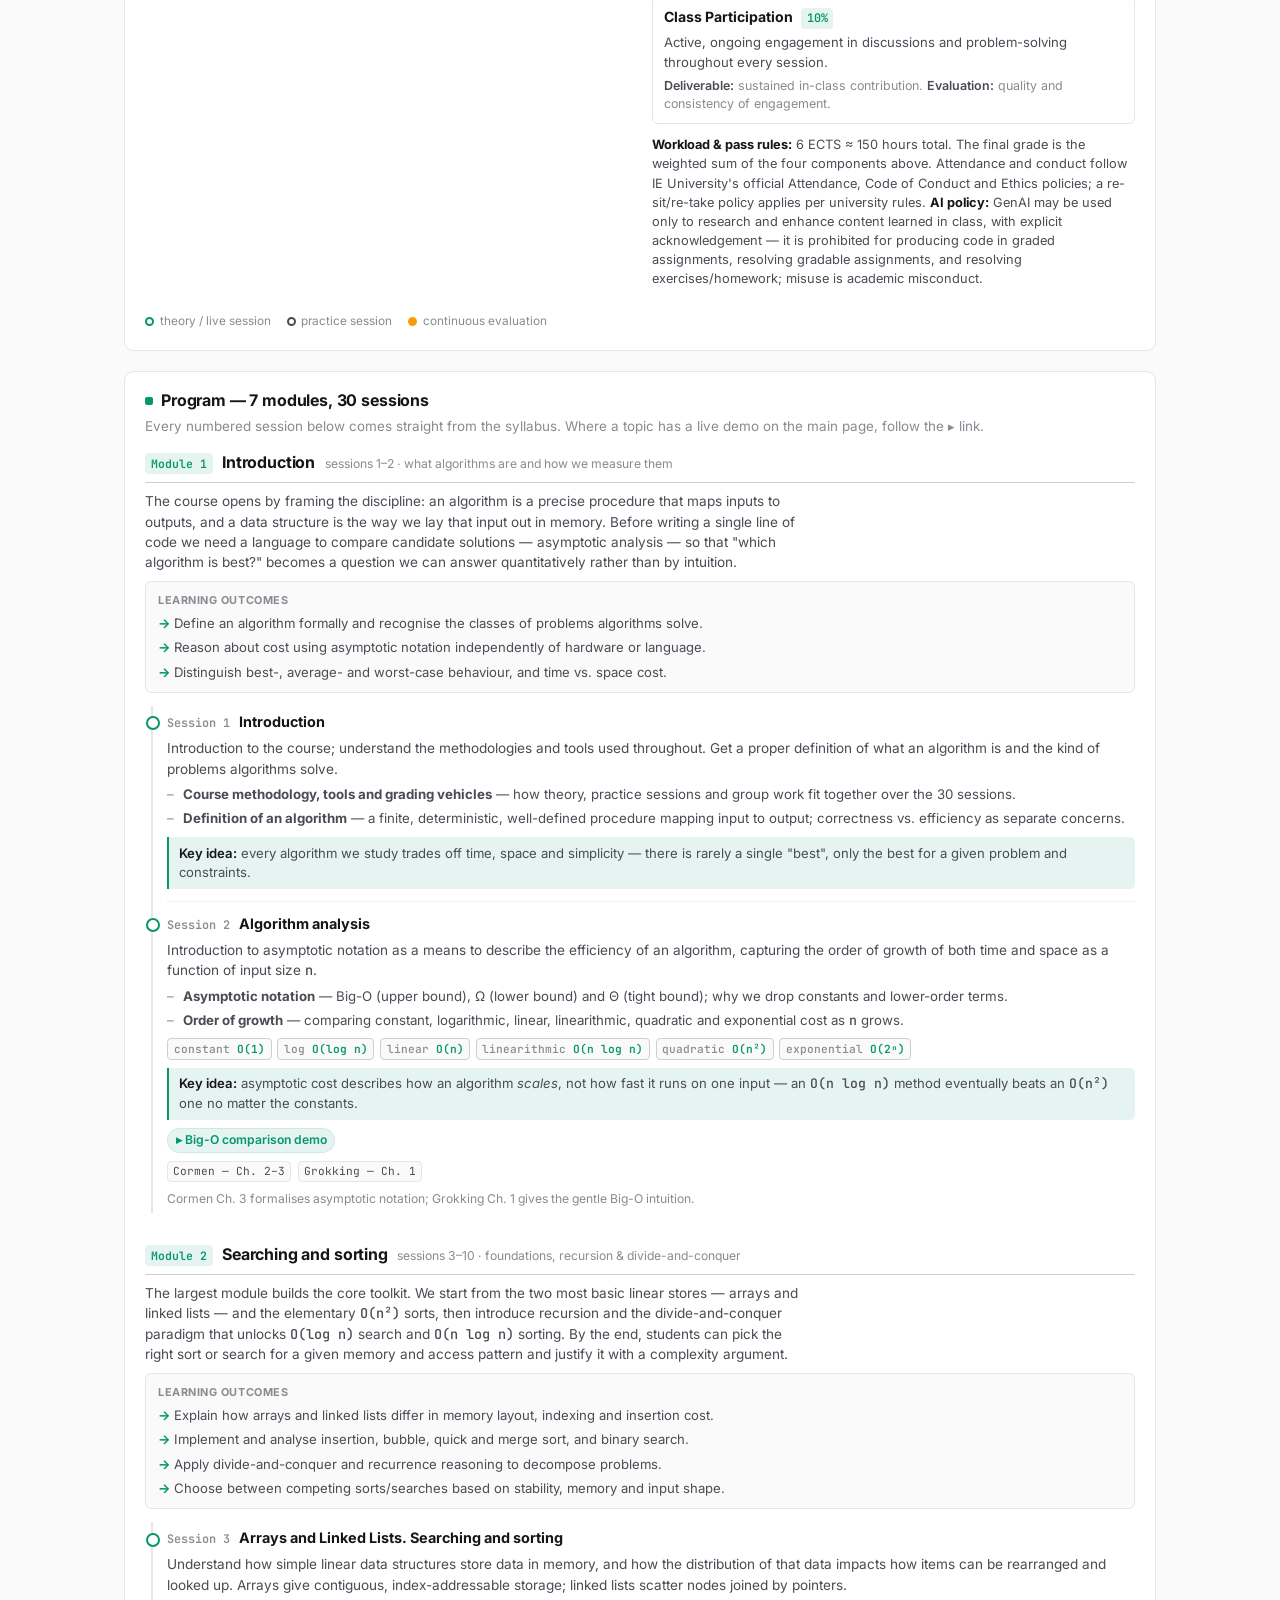
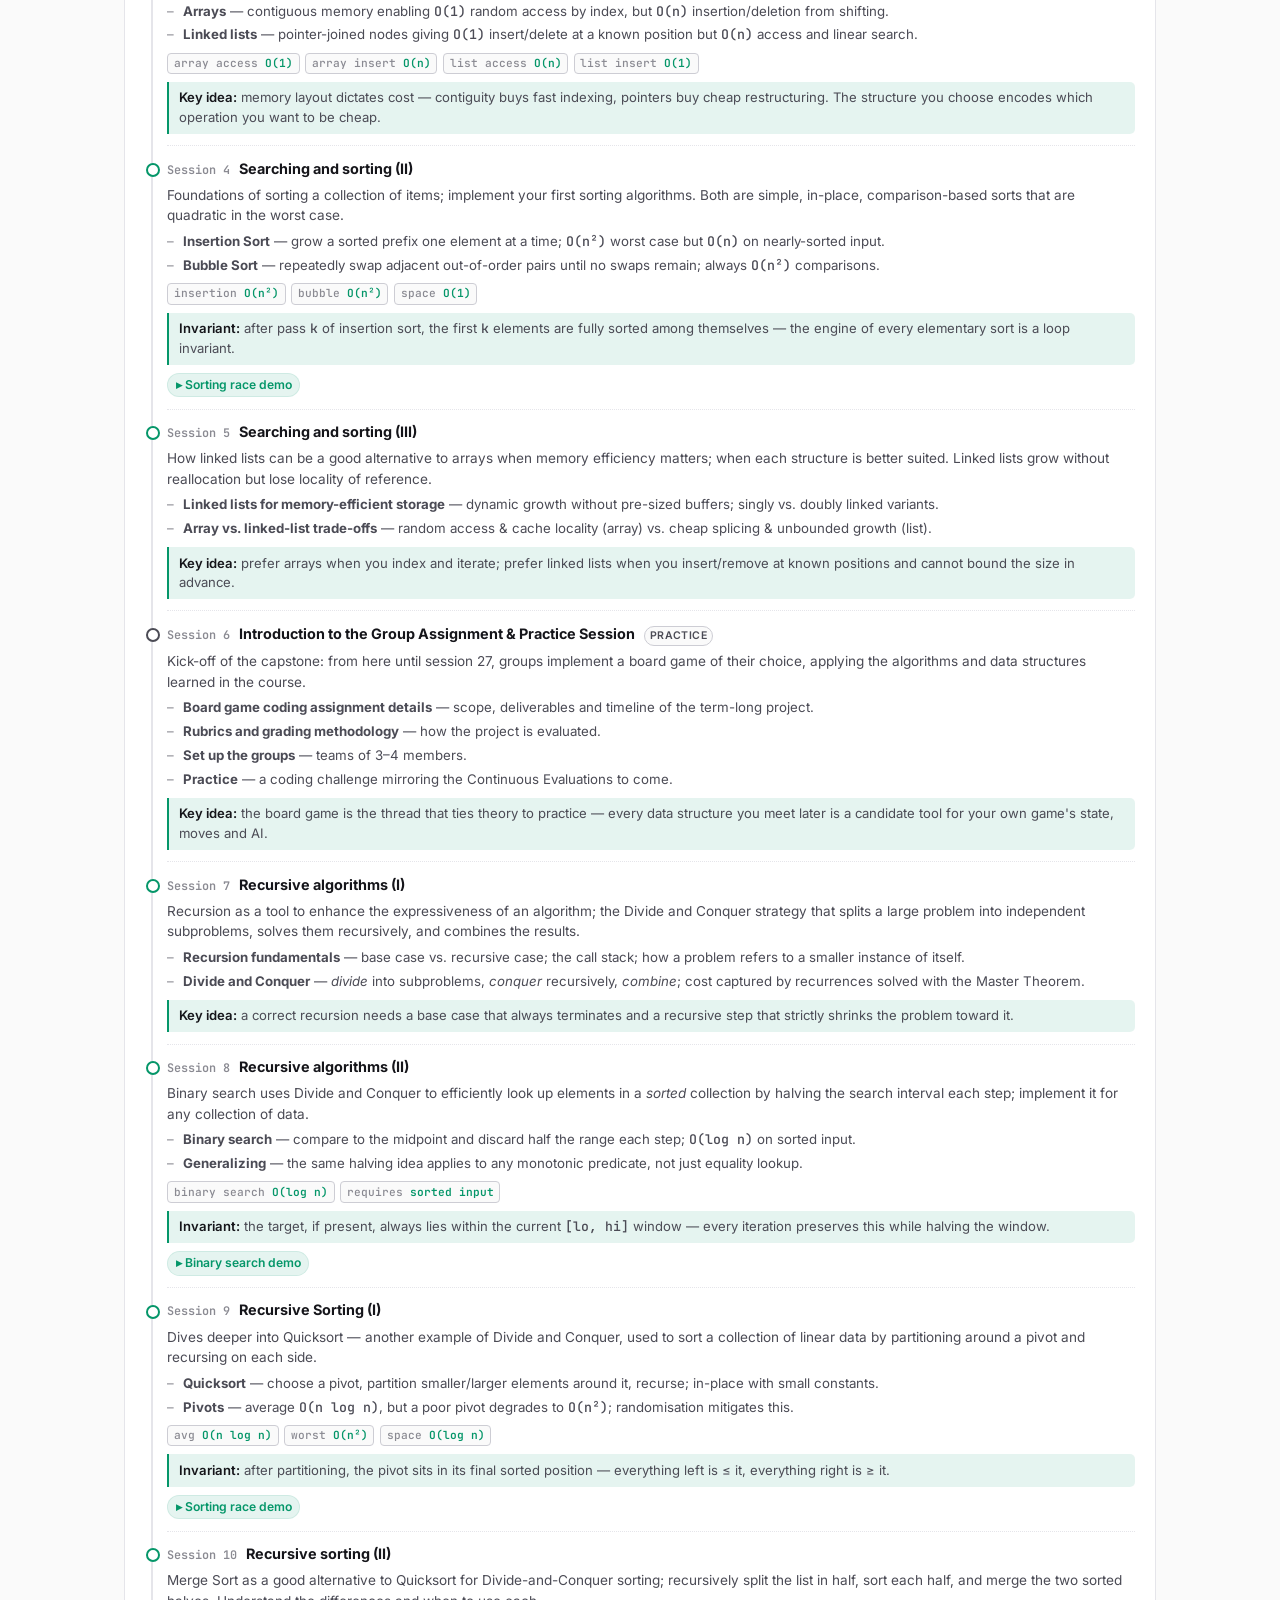
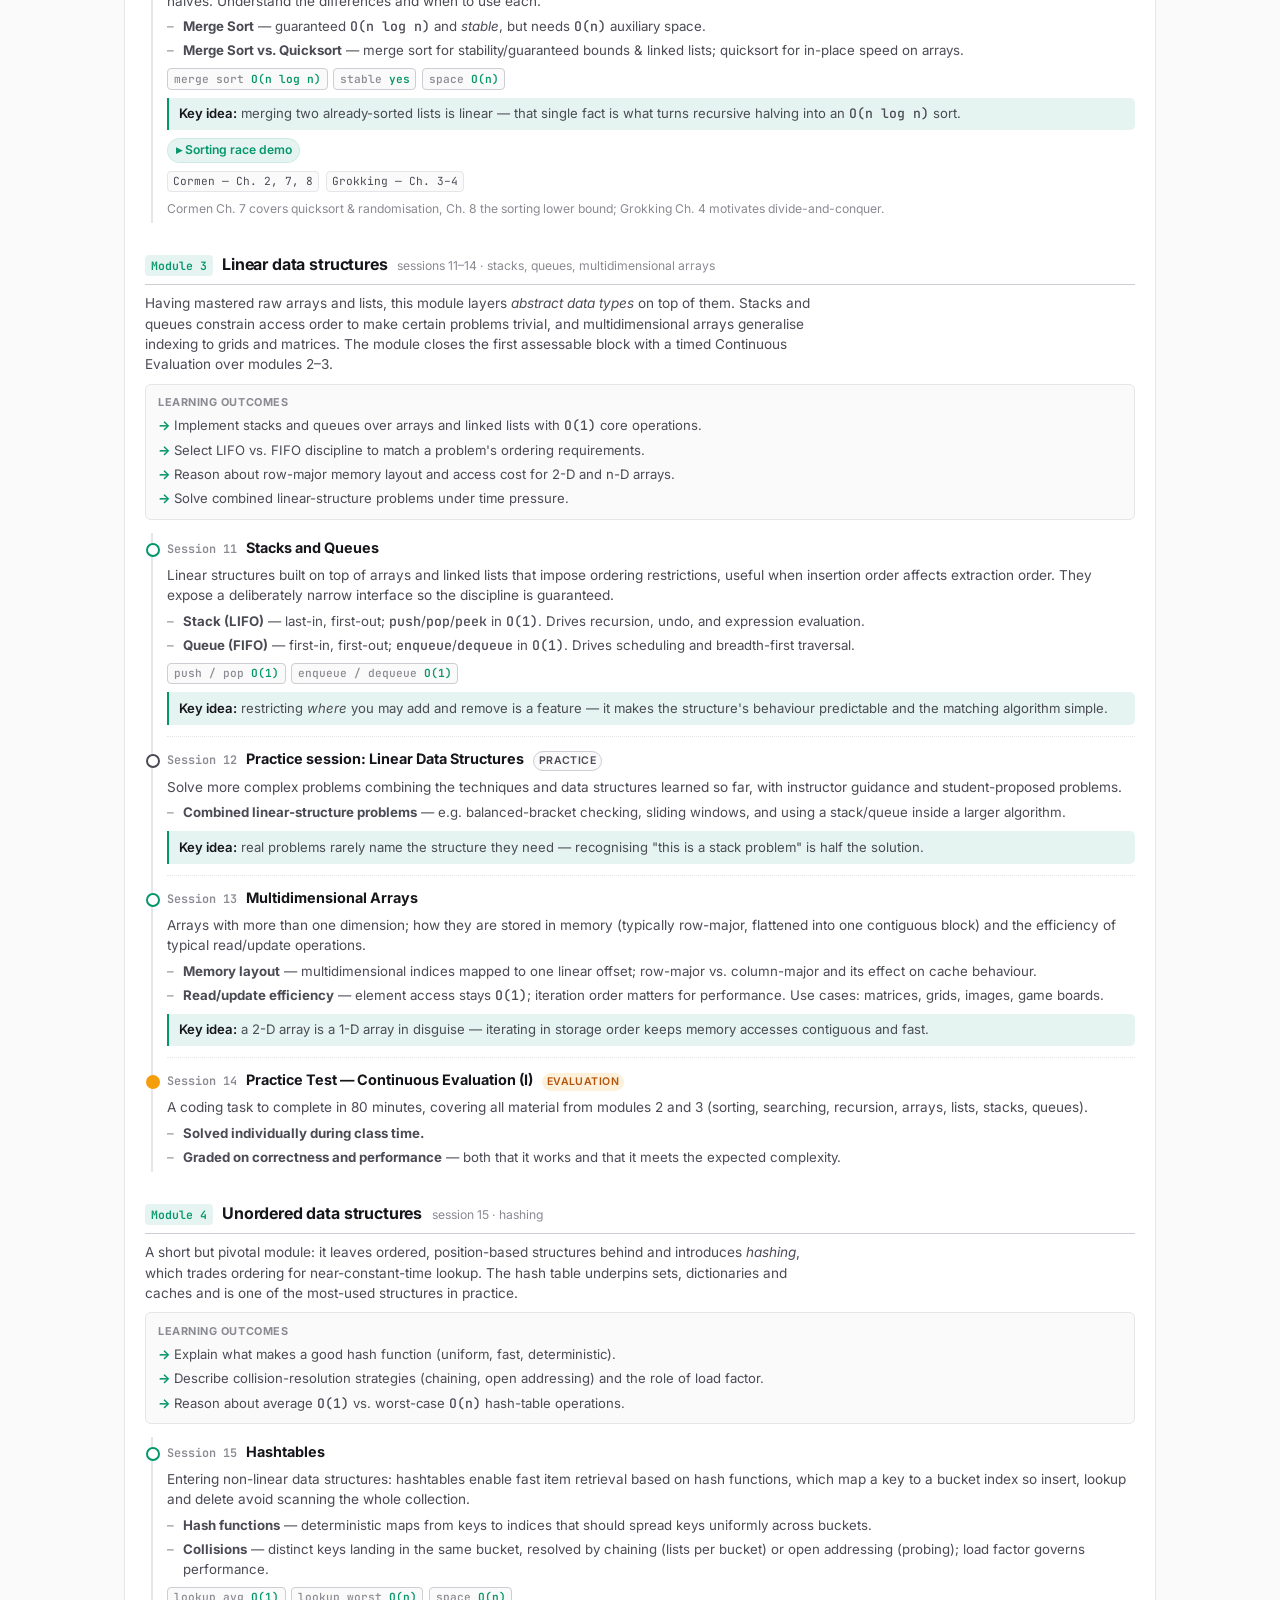
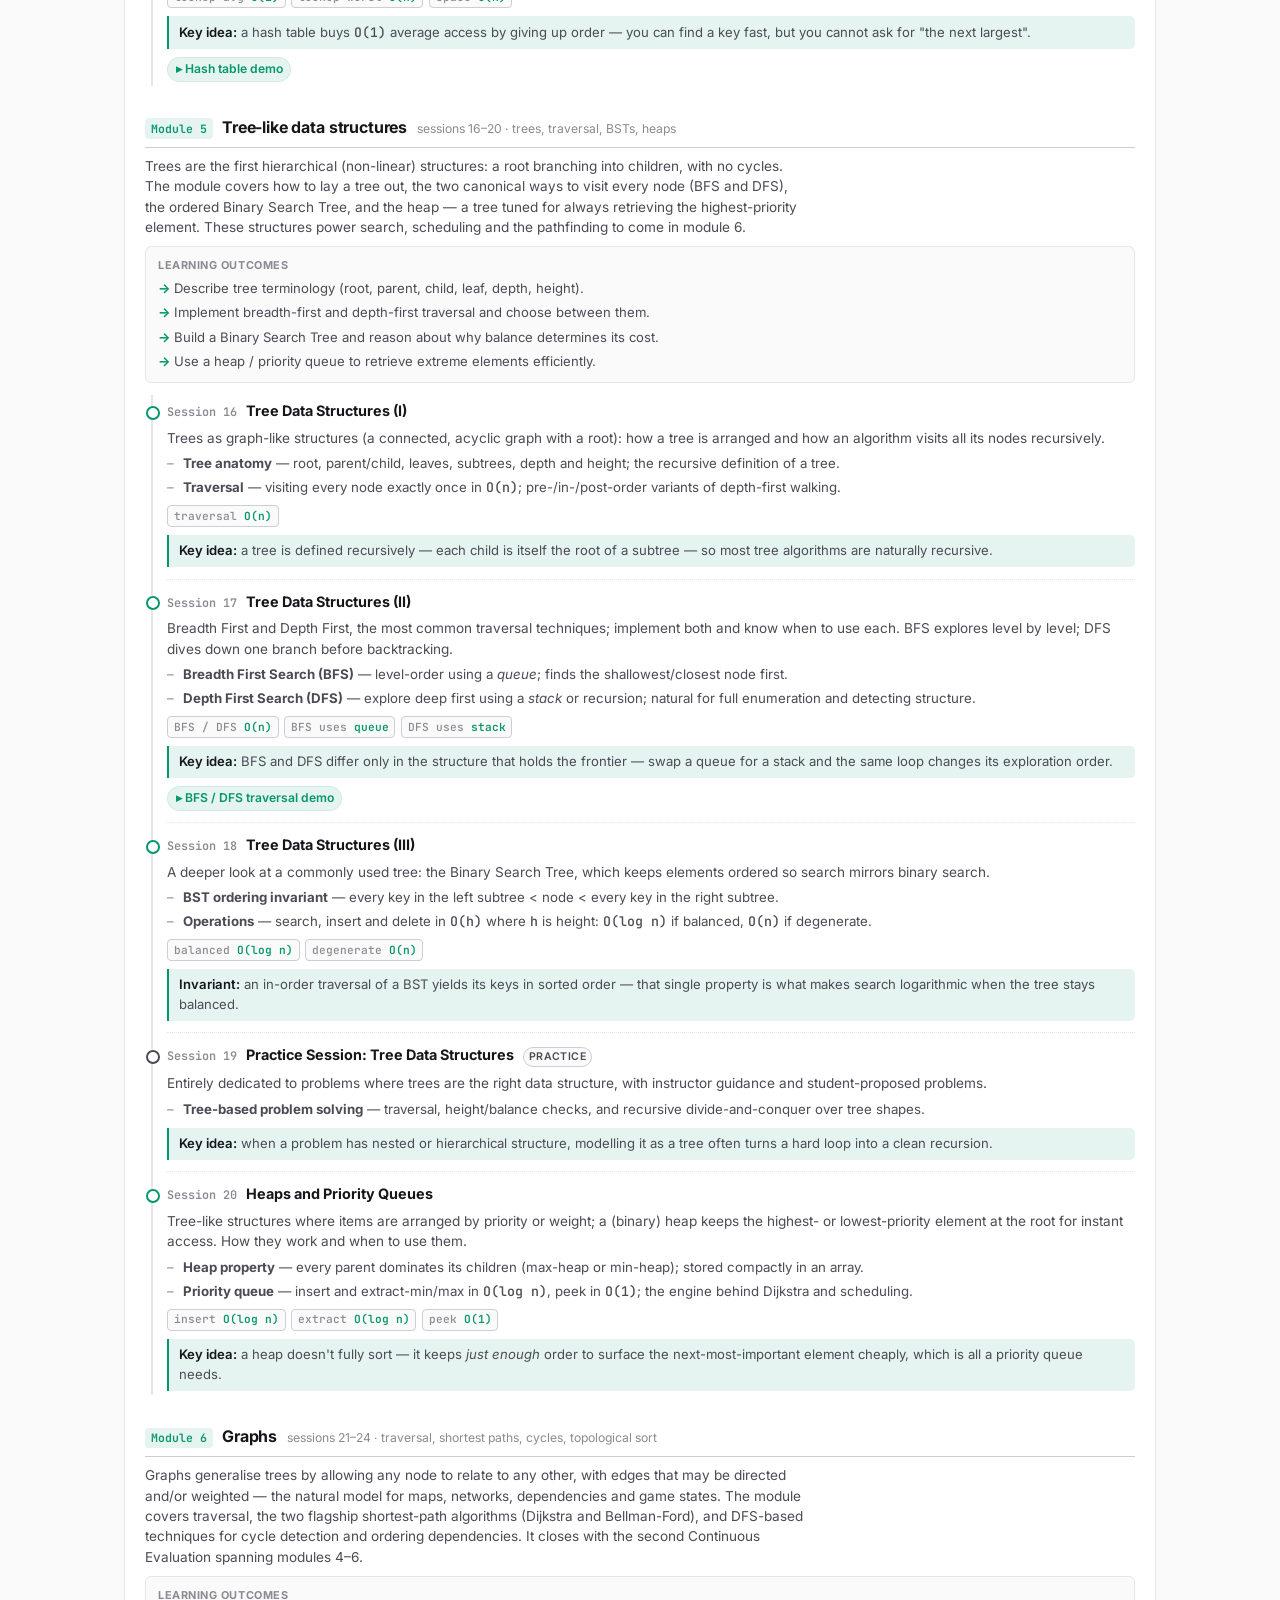
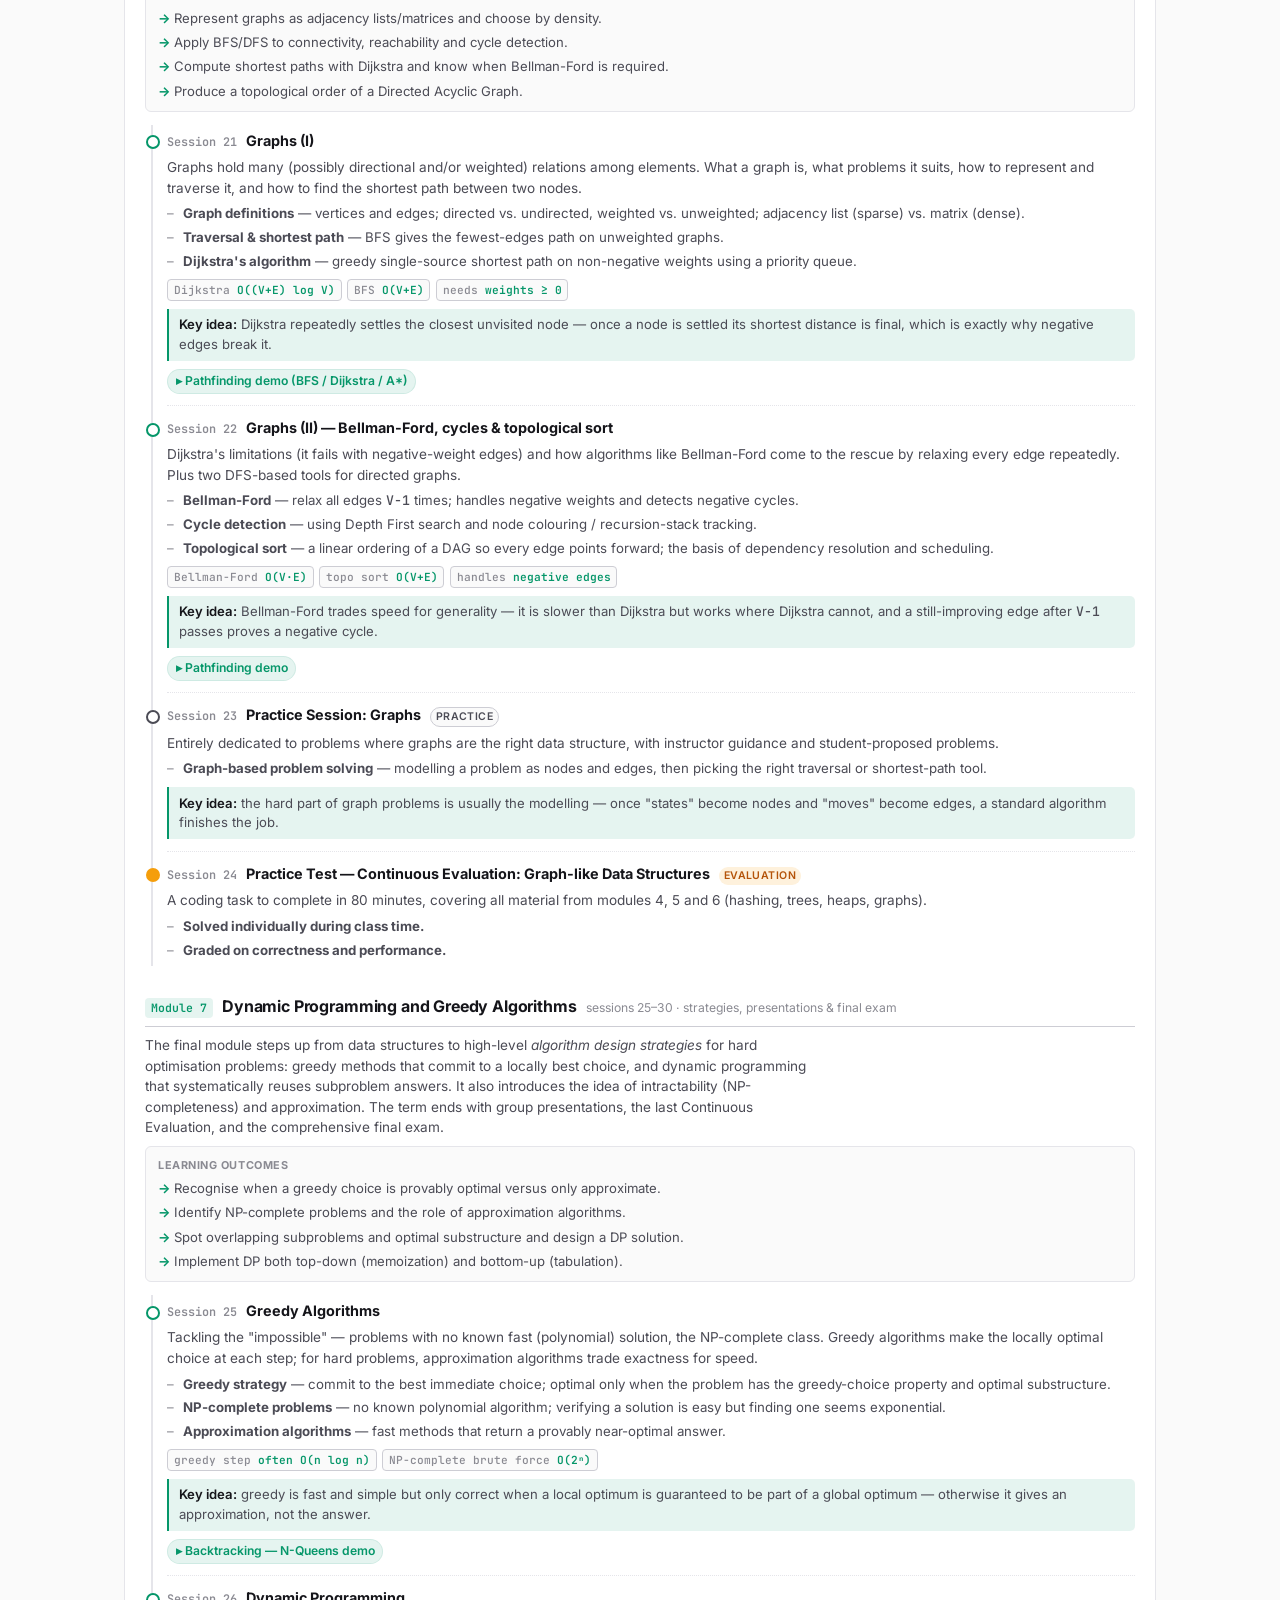
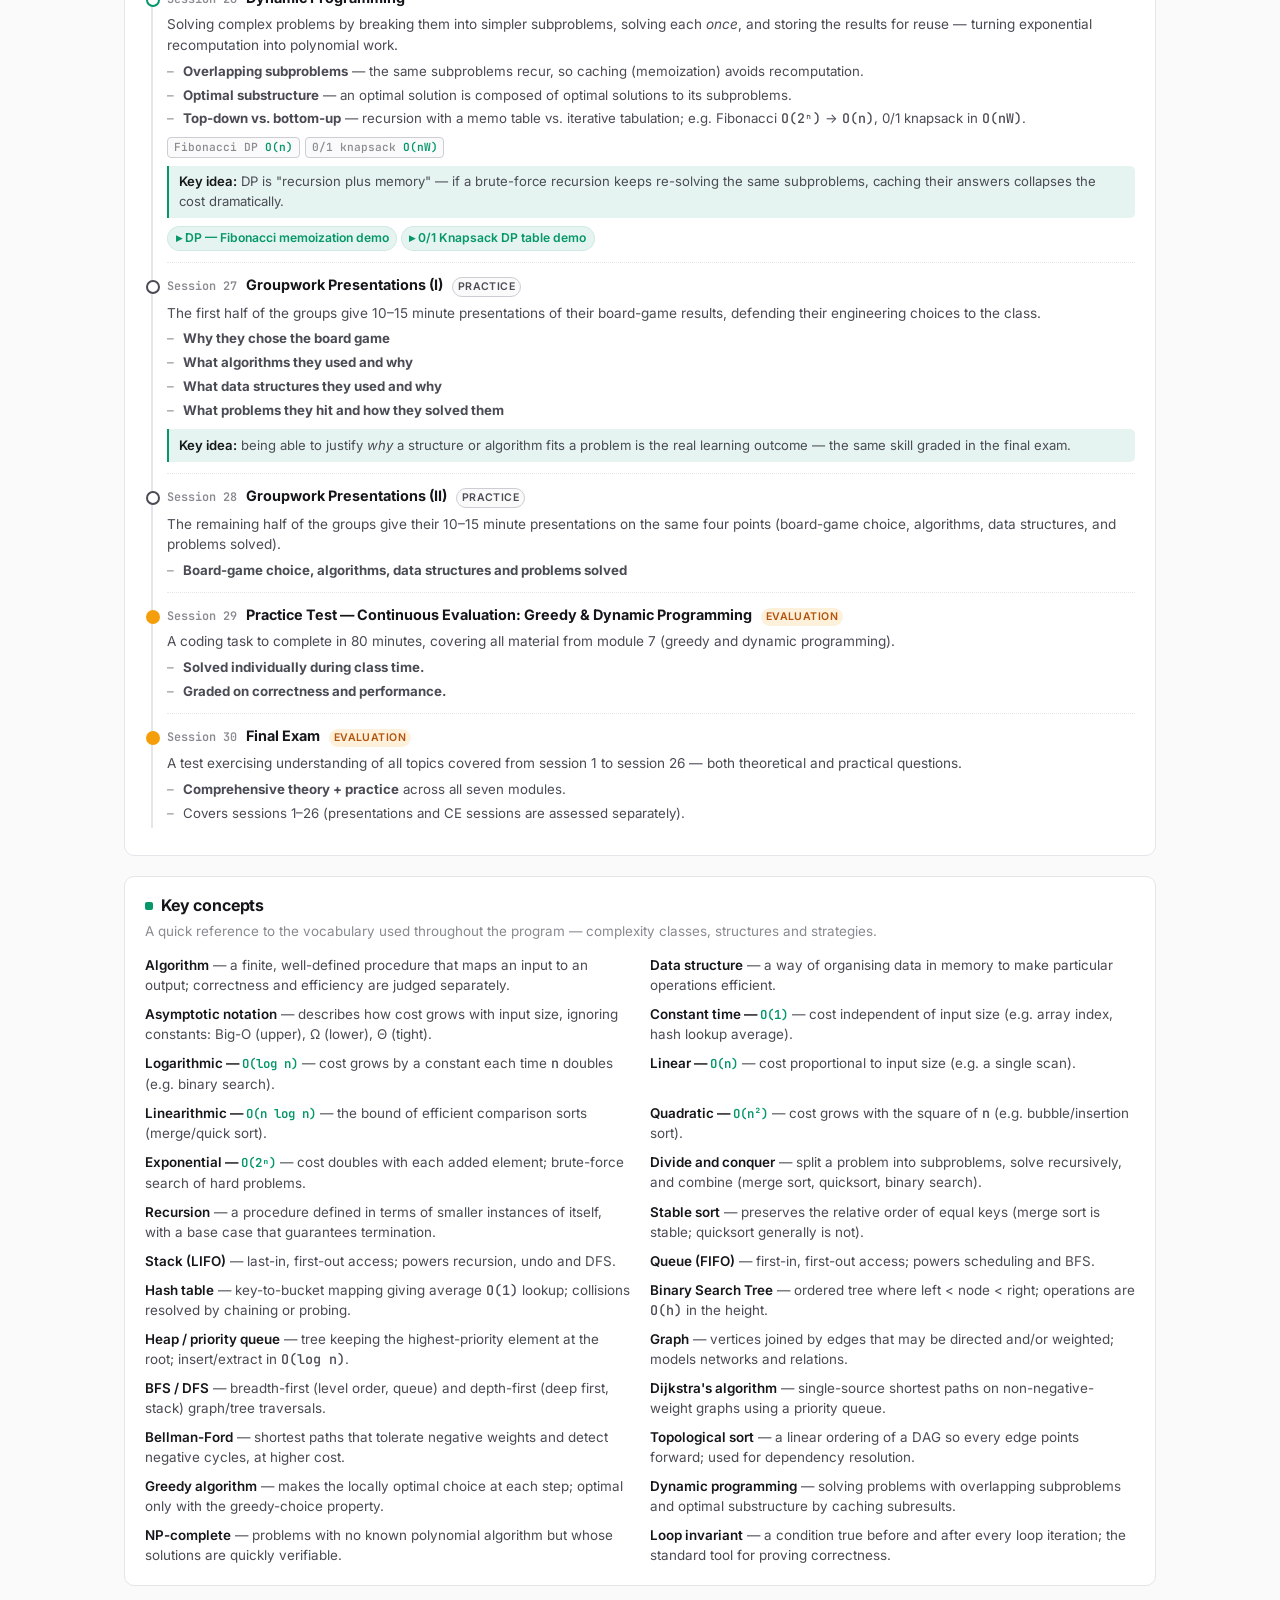
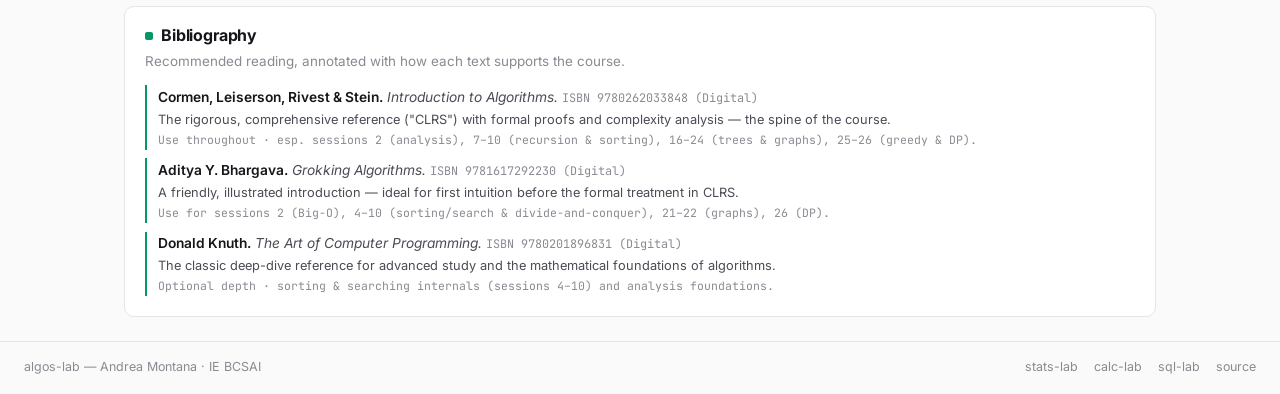
==== commit 1da27ace: "Deepen course-structure page (richer per-session detail, complexity, glossary, annotated bibliograph" ====
--- a/course.html
+++ b/course.html
@@ -119,6 +119,58 @@
       .legend .dot2 { width: 9px; height: 9px; border-radius: 999px; border: 2px solid var(--accent); }
       .legend .dot2.e { background: var(--warn); border-color: var(--warn); }
       .legend .dot2.p { border-color: var(--ink-soft); }
+
+      /* enrichment: module overview + learning outcomes */
+      .moverview { color: var(--ink-soft); font-size: 0.85rem; margin: 0.5rem 0 0; max-width: 74ch; }
+      .outcomes { margin: 0.55rem 0 0.2rem; padding: 0.6rem 0.75rem; background: var(--bg); border: 1px solid var(--rule); border-radius: 6px; }
+      .outcomes .ohead { font-size: 0.68rem; text-transform: uppercase; letter-spacing: 0.05em; color: var(--muted); font-weight: 700; margin-bottom: 0.35rem; }
+      .outcomes ul { list-style: none; margin: 0; padding: 0; display: flex; flex-direction: column; gap: 0.3rem; }
+      .outcomes li { position: relative; padding-left: 1rem; font-size: 0.82rem; color: var(--ink-soft); }
+      .outcomes li::before { content: '→'; position: absolute; left: 0; color: var(--accent); font-weight: 700; }
+
+      /* complexity chips */
+      .cx { display: flex; flex-wrap: wrap; gap: 0.35rem; margin-top: 0.45rem; }
+      .cx .chip {
+        font-family: var(--font-mono); font-size: 0.7rem; font-weight: 600;
+        color: var(--ink); background: var(--bg);
+        border: 1px solid var(--rule-h); border-radius: 4px; padding: 0.12em 0.5em;
+      }
+      .cx .chip .lk { color: var(--muted); font-weight: 500; }
+      .cx .chip .o { color: var(--accent); }
+
+      /* key idea / invariant note */
+      .keyidea {
+        margin-top: 0.5rem; padding: 0.4rem 0.6rem;
+        border-left: 2px solid var(--accent); background: var(--accent-soft);
+        border-radius: 0 5px 5px 0; font-size: 0.82rem; color: var(--ink-soft);
+      }
+      .keyidea b { color: var(--ink); font-weight: 600; }
+
+      /* annotated reading note */
+      .reads .rnote { flex-basis: 100%; font-size: 0.76rem; color: var(--muted); margin-top: 0.1rem; }
+
+      /* glossary */
+      .glossary { display: grid; grid-template-columns: 1fr 1fr; gap: 0.55rem 1.25rem; margin-top: 0.4rem; }
+      @media (max-width: 760px) { .glossary { grid-template-columns: 1fr; } }
+      .glossary .term { font-size: 0.84rem; color: var(--ink-soft); }
+      .glossary .term .t { color: var(--ink); font-weight: 600; }
+      .glossary .term .t code { font-family: var(--font-mono); font-size: 0.92em; color: var(--accent); font-weight: 600; }
+
+      /* annotated bibliography extras */
+      .biblio .book .note { display: block; color: var(--ink-soft); font-size: 0.8rem; margin-top: 0.15rem; }
+      .biblio .book .uses { display: block; font-family: var(--font-mono); color: var(--muted); font-size: 0.72rem; margin-top: 0.1rem; }
+
+      /* assessment detail blocks */
+      .assess { display: flex; flex-direction: column; gap: 0.7rem; margin-top: 0.5rem; }
+      .assess .item { border: 1px solid var(--rule); border-radius: 6px; padding: 0.55rem 0.7rem; }
+      .assess .item .ah { display: flex; align-items: baseline; gap: 0.5rem; flex-wrap: wrap; }
+      .assess .item .an { font-weight: 700; font-size: 0.88rem; color: var(--ink); }
+      .assess .item .aw { font-family: var(--font-mono); font-size: 0.74rem; font-weight: 600; color: var(--accent); background: var(--accent-soft); padding: 0.1em 0.45em; border-radius: 4px; }
+      .assess .item p { margin: 0.3rem 0 0; font-size: 0.82rem; color: var(--ink-soft); }
+      .assess .item .deliv { font-size: 0.78rem; color: var(--muted); margin-top: 0.25rem; }
+      .assess .item .deliv b { color: var(--ink-soft); font-weight: 600; }
+      .policy { margin-top: 0.7rem; font-size: 0.8rem; color: var(--ink-soft); }
+      .policy b { color: var(--ink); }
     </style>
   </head>
   <body>
@@ -133,6 +185,7 @@
         <a href="#objectives">objectives</a>
         <a href="#method">methodology</a>
         <a href="#program">program</a>
+        <a href="#glossary">key concepts</a>
         <a href="#biblio">bibliography</a>
         <a href="./SYLLABUS.pdf" target="_blank">syllabus PDF</a>
       </nav>
@@ -199,11 +252,29 @@
               <div class="bar-row"><span class="lbl">Continuous evaluation</span><span class="track"><span class="fill alt" style="width:30%"></span></span><span class="pct">30%</span></div>
               <div class="bar-row"><span class="lbl">Class participation</span><span class="track"><span class="fill alt" style="width:10%"></span></span><span class="pct">10%</span></div>
             </div>
-            <ul class="clean" style="margin-top:0.6rem;">
-              <li><strong>Practice deliveries</strong> — each Continuous Evaluation implements a specific algorithm, graded on correctness and performance.</li>
-              <li><strong>Capstone</strong> — teams of 3–4 implement a board game of their choice (sessions 6 → 27).</li>
-              <li><strong>Final exam</strong> — theoretical and practical questions covering sessions 1–26.</li>
-            </ul>
+            <div class="assess">
+              <div class="item">
+                <div class="ah"><span class="an">Continuous Evaluation</span><span class="aw">30%</span></div>
+                <p>Three 80-minute timed coding tests during class (sessions 14, 24, 29), each implementing a specific algorithm over the material of the preceding modules (2–3, 4–6, and 7).</p>
+                <div class="deliv"><b>Deliverable:</b> working code submitted in class. <b>Evaluation:</b> correctness (does it produce the right output?) and performance (does it meet the expected complexity?).</div>
+              </div>
+              <div class="item">
+                <div class="ah"><span class="an">Group Work — Capstone</span><span class="aw">30%</span></div>
+                <p>In teams of 3–4, implement a board game of your choice (kicked off in session 6, presented in sessions 27–28), applying the course's algorithms and data structures.</p>
+                <div class="deliv"><b>Deliverable:</b> the implemented game plus a 10–15 min presentation. <b>Evaluation:</b> choice of board game, algorithms used and why, data structures used and why, and problems encountered and how they were solved.</div>
+              </div>
+              <div class="item">
+                <div class="ah"><span class="an">Final Exam</span><span class="aw">30%</span></div>
+                <p>A comprehensive test in session 30 with theoretical and practical questions on all topics from session 1 to session 26.</p>
+                <div class="deliv"><b>Deliverable:</b> individual written exam. <b>Evaluation:</b> understanding of concepts plus ability to apply and analyse them.</div>
+              </div>
+              <div class="item">
+                <div class="ah"><span class="an">Class Participation</span><span class="aw">10%</span></div>
+                <p>Active, ongoing engagement in discussions and problem-solving throughout every session.</p>
+                <div class="deliv"><b>Deliverable:</b> sustained in-class contribution. <b>Evaluation:</b> quality and consistency of engagement.</div>
+              </div>
+            </div>
+            <p class="policy"><b>Workload &amp; pass rules:</b> 6 ECTS ≈ 150 hours total. The final grade is the weighted sum of the four components above. Attendance and conduct follow IE University's official Attendance, Code of Conduct and Ethics policies; a re-sit/re-take policy applies per university rules. <b>AI policy:</b> GenAI may be used only to research and enhance content learned in class, with explicit acknowledgement — it is prohibited for producing code in graded assignments, resolving gradable assignments, and resolving exercises/homework; misuse is academic misconduct.</p>
           </div>
         </div>
         <div class="legend">
@@ -225,24 +296,43 @@
             <span class="mtitle">Introduction</span>
             <span class="mmeta">sessions 1–2 · what algorithms are and how we measure them</span>
           </div>
+          <p class="moverview">The course opens by framing the discipline: an algorithm is a precise procedure that maps inputs to outputs, and a data structure is the way we lay that input out in memory. Before writing a single line of code we need a language to compare candidate solutions — asymptotic analysis — so that "which algorithm is best?" becomes a question we can answer quantitatively rather than by intuition.</p>
+          <div class="outcomes">
+            <div class="ohead">Learning outcomes</div>
+            <ul>
+              <li>Define an algorithm formally and recognise the classes of problems algorithms solve.</li>
+              <li>Reason about cost using asymptotic notation independently of hardware or language.</li>
+              <li>Distinguish best-, average- and worst-case behaviour, and time vs. space cost.</li>
+            </ul>
+          </div>
           <div class="timeline">
             <div class="sess">
               <div class="shead"><span class="snum">Session 1</span><span class="stitle">Introduction</span></div>
               <p>Introduction to the course; understand the methodologies and tools used throughout. Get a proper definition of what an algorithm is and the kind of problems algorithms solve.</p>
               <ul class="topics">
-                <li>Course methodology, tools and grading vehicles</li>
-                <li>Definition of an algorithm; classes of computational problems</li>
-              </ul>
+                <li><b>Course methodology, tools and grading vehicles</b> — how theory, practice sessions and group work fit together over the 30 sessions.</li>
+                <li><b>Definition of an algorithm</b> — a finite, deterministic, well-defined procedure mapping input to output; correctness vs. efficiency as separate concerns.</li>
+              </ul>
+              <div class="keyidea"><b>Key idea:</b> every algorithm we study trades off time, space and simplicity — there is rarely a single "best", only the best for a given problem and constraints.</div>
             </div>
             <div class="sess">
               <div class="shead"><span class="snum">Session 2</span><span class="stitle">Algorithm analysis</span></div>
-              <p>Introduction to asymptotic notation as a means to describe the efficiency of an algorithm.</p>
-              <ul class="topics">
-                <li>Asymptotic notation (Big-O)</li>
-                <li>Order of growth of time and space as a function of input size</li>
-              </ul>
+              <p>Introduction to asymptotic notation as a means to describe the efficiency of an algorithm, capturing the order of growth of both time and space as a function of input size <span class="mono">n</span>.</p>
+              <ul class="topics">
+                <li><b>Asymptotic notation</b> — Big-O (upper bound), Ω (lower bound) and Θ (tight bound); why we drop constants and lower-order terms.</li>
+                <li><b>Order of growth</b> — comparing constant, logarithmic, linear, linearithmic, quadratic and exponential cost as <span class="mono">n</span> grows.</li>
+              </ul>
+              <div class="cx">
+                <span class="chip"><span class="lk">constant</span> <span class="o">O(1)</span></span>
+                <span class="chip"><span class="lk">log</span> <span class="o">O(log n)</span></span>
+                <span class="chip"><span class="lk">linear</span> <span class="o">O(n)</span></span>
+                <span class="chip"><span class="lk">linearithmic</span> <span class="o">O(n log n)</span></span>
+                <span class="chip"><span class="lk">quadratic</span> <span class="o">O(n²)</span></span>
+                <span class="chip"><span class="lk">exponential</span> <span class="o">O(2ⁿ)</span></span>
+              </div>
+              <div class="keyidea"><b>Key idea:</b> asymptotic cost describes how an algorithm <i>scales</i>, not how fast it runs on one input — an <span class="mono">O(n log n)</span> method eventually beats an <span class="mono">O(n²)</span> one no matter the constants.</div>
               <a class="demolink" href="./index.html#bigO">Big-O comparison demo</a>
-              <div class="reads"><span class="rtag">Cormen — Ch. 2–3</span><span class="rtag">Grokking — Ch. 1</span></div>
+              <div class="reads"><span class="rtag">Cormen — Ch. 2–3</span><span class="rtag">Grokking — Ch. 1</span><span class="rnote">Cormen Ch. 3 formalises asymptotic notation; Grokking Ch. 1 gives the gentle Big-O intuition.</span></div>
             </div>
           </div>
         </div>
@@ -254,76 +344,120 @@
             <span class="mtitle">Searching and sorting</span>
             <span class="mmeta">sessions 3–10 · foundations, recursion &amp; divide-and-conquer</span>
           </div>
+          <p class="moverview">The largest module builds the core toolkit. We start from the two most basic linear stores — arrays and linked lists — and the elementary <span class="mono">O(n²)</span> sorts, then introduce recursion and the divide-and-conquer paradigm that unlocks <span class="mono">O(log n)</span> search and <span class="mono">O(n log n)</span> sorting. By the end, students can pick the right sort or search for a given memory and access pattern and justify it with a complexity argument.</p>
+          <div class="outcomes">
+            <div class="ohead">Learning outcomes</div>
+            <ul>
+              <li>Explain how arrays and linked lists differ in memory layout, indexing and insertion cost.</li>
+              <li>Implement and analyse insertion, bubble, quick and merge sort, and binary search.</li>
+              <li>Apply divide-and-conquer and recurrence reasoning to decompose problems.</li>
+              <li>Choose between competing sorts/searches based on stability, memory and input shape.</li>
+            </ul>
+          </div>
           <div class="timeline">
             <div class="sess">
               <div class="shead"><span class="snum">Session 3</span><span class="stitle">Arrays and Linked Lists. Searching and sorting</span></div>
-              <p>Understand how simple linear data structures store data in memory, and how the distribution of that data impacts how items can be rearranged and looked up.</p>
-              <ul class="topics">
-                <li>Arrays vs. linked lists in memory</li>
-                <li>Effect of data layout on rearrange / lookup cost</li>
-              </ul>
+              <p>Understand how simple linear data structures store data in memory, and how the distribution of that data impacts how items can be rearranged and looked up. Arrays give contiguous, index-addressable storage; linked lists scatter nodes joined by pointers.</p>
+              <ul class="topics">
+                <li><b>Arrays</b> — contiguous memory enabling <span class="mono">O(1)</span> random access by index, but <span class="mono">O(n)</span> insertion/deletion from shifting.</li>
+                <li><b>Linked lists</b> — pointer-joined nodes giving <span class="mono">O(1)</span> insert/delete at a known position but <span class="mono">O(n)</span> access and linear search.</li>
+              </ul>
+              <div class="cx">
+                <span class="chip"><span class="lk">array access</span> <span class="o">O(1)</span></span>
+                <span class="chip"><span class="lk">array insert</span> <span class="o">O(n)</span></span>
+                <span class="chip"><span class="lk">list access</span> <span class="o">O(n)</span></span>
+                <span class="chip"><span class="lk">list insert</span> <span class="o">O(1)</span></span>
+              </div>
+              <div class="keyidea"><b>Key idea:</b> memory layout dictates cost — contiguity buys fast indexing, pointers buy cheap restructuring. The structure you choose encodes which operation you want to be cheap.</div>
             </div>
             <div class="sess">
               <div class="shead"><span class="snum">Session 4</span><span class="stitle">Searching and sorting (II)</span></div>
-              <p>Foundations of sorting a collection of items; implement your first sorting algorithms.</p>
-              <ul class="topics">
-                <li>Insertion Sort</li>
-                <li>Bubble Sort</li>
-              </ul>
+              <p>Foundations of sorting a collection of items; implement your first sorting algorithms. Both are simple, in-place, comparison-based sorts that are quadratic in the worst case.</p>
+              <ul class="topics">
+                <li><b>Insertion Sort</b> — grow a sorted prefix one element at a time; <span class="mono">O(n²)</span> worst case but <span class="mono">O(n)</span> on nearly-sorted input.</li>
+                <li><b>Bubble Sort</b> — repeatedly swap adjacent out-of-order pairs until no swaps remain; always <span class="mono">O(n²)</span> comparisons.</li>
+              </ul>
+              <div class="cx">
+                <span class="chip"><span class="lk">insertion</span> <span class="o">O(n²)</span></span>
+                <span class="chip"><span class="lk">bubble</span> <span class="o">O(n²)</span></span>
+                <span class="chip"><span class="lk">space</span> <span class="o">O(1)</span></span>
+              </div>
+              <div class="keyidea"><b>Invariant:</b> after pass <span class="mono">k</span> of insertion sort, the first <span class="mono">k</span> elements are fully sorted among themselves — the engine of every elementary sort is a loop invariant.</div>
               <a class="demolink" href="./index.html#sort">Sorting race demo</a>
             </div>
             <div class="sess">
               <div class="shead"><span class="snum">Session 5</span><span class="stitle">Searching and sorting (III)</span></div>
-              <p>How linked lists can be a good alternative to arrays when memory efficiency matters; when each structure is better suited.</p>
-              <ul class="topics">
-                <li>Linked lists for memory-efficient storage</li>
-                <li>Array vs. linked-list trade-offs</li>
-              </ul>
+              <p>How linked lists can be a good alternative to arrays when memory efficiency matters; when each structure is better suited. Linked lists grow without reallocation but lose locality of reference.</p>
+              <ul class="topics">
+                <li><b>Linked lists for memory-efficient storage</b> — dynamic growth without pre-sized buffers; singly vs. doubly linked variants.</li>
+                <li><b>Array vs. linked-list trade-offs</b> — random access &amp; cache locality (array) vs. cheap splicing &amp; unbounded growth (list).</li>
+              </ul>
+              <div class="keyidea"><b>Key idea:</b> prefer arrays when you index and iterate; prefer linked lists when you insert/remove at known positions and cannot bound the size in advance.</div>
             </div>
             <div class="sess practice">
               <div class="shead"><span class="snum">Session 6</span><span class="stitle">Introduction to the Group Assignment &amp; Practice Session</span><span class="tag t-practice">practice</span></div>
               <p>Kick-off of the capstone: from here until session 27, groups implement a board game of their choice, applying the algorithms and data structures learned in the course.</p>
               <ul class="topics">
-                <li>Board game coding assignment details</li>
-                <li>Rubrics and grading methodology</li>
-                <li>Set up the groups</li>
-                <li>Practice: a coding challenge mirroring the Continuous Evaluations</li>
-              </ul>
+                <li><b>Board game coding assignment details</b> — scope, deliverables and timeline of the term-long project.</li>
+                <li><b>Rubrics and grading methodology</b> — how the project is evaluated.</li>
+                <li><b>Set up the groups</b> — teams of 3–4 members.</li>
+                <li><b>Practice</b> — a coding challenge mirroring the Continuous Evaluations to come.</li>
+              </ul>
+              <div class="keyidea"><b>Key idea:</b> the board game is the thread that ties theory to practice — every data structure you meet later is a candidate tool for your own game's state, moves and AI.</div>
             </div>
             <div class="sess">
               <div class="shead"><span class="snum">Session 7</span><span class="stitle">Recursive algorithms (I)</span></div>
-              <p>Recursion as a tool to enhance the expressiveness of an algorithm; the Divide and Conquer strategy that splits a large problem into subproblems.</p>
-              <ul class="topics">
-                <li>Recursion fundamentals</li>
-                <li>Divide and Conquer strategy</li>
-              </ul>
+              <p>Recursion as a tool to enhance the expressiveness of an algorithm; the Divide and Conquer strategy that splits a large problem into independent subproblems, solves them recursively, and combines the results.</p>
+              <ul class="topics">
+                <li><b>Recursion fundamentals</b> — base case vs. recursive case; the call stack; how a problem refers to a smaller instance of itself.</li>
+                <li><b>Divide and Conquer</b> — <i>divide</i> into subproblems, <i>conquer</i> recursively, <i>combine</i>; cost captured by recurrences solved with the Master Theorem.</li>
+              </ul>
+              <div class="keyidea"><b>Key idea:</b> a correct recursion needs a base case that always terminates and a recursive step that strictly shrinks the problem toward it.</div>
             </div>
             <div class="sess">
               <div class="shead"><span class="snum">Session 8</span><span class="stitle">Recursive algorithms (II)</span></div>
-              <p>Binary search uses Divide and Conquer to efficiently look up elements in a sorted collection; implement it for any collection of data.</p>
-              <ul class="topics">
-                <li>Binary search — O(log n)</li>
-                <li>Generalizing binary search over any sorted collection</li>
-              </ul>
+              <p>Binary search uses Divide and Conquer to efficiently look up elements in a <i>sorted</i> collection by halving the search interval each step; implement it for any collection of data.</p>
+              <ul class="topics">
+                <li><b>Binary search</b> — compare to the midpoint and discard half the range each step; <span class="mono">O(log n)</span> on sorted input.</li>
+                <li><b>Generalizing</b> — the same halving idea applies to any monotonic predicate, not just equality lookup.</li>
+              </ul>
+              <div class="cx">
+                <span class="chip"><span class="lk">binary search</span> <span class="o">O(log n)</span></span>
+                <span class="chip"><span class="lk">requires</span> <span class="o">sorted input</span></span>
+              </div>
+              <div class="keyidea"><b>Invariant:</b> the target, if present, always lies within the current <span class="mono">[lo, hi]</span> window — every iteration preserves this while halving the window.</div>
               <a class="demolink" href="./index.html#bin">Binary search demo</a>
             </div>
             <div class="sess">
               <div class="shead"><span class="snum">Session 9</span><span class="stitle">Recursive Sorting (I)</span></div>
-              <p>Dives deeper into Quicksort — another example of Divide and Conquer, used to sort a collection of linear data.</p>
-              <ul class="topics">
-                <li>Quicksort: partitioning and pivots</li>
-              </ul>
+              <p>Dives deeper into Quicksort — another example of Divide and Conquer, used to sort a collection of linear data by partitioning around a pivot and recursing on each side.</p>
+              <ul class="topics">
+                <li><b>Quicksort</b> — choose a pivot, partition smaller/larger elements around it, recurse; in-place with small constants.</li>
+                <li><b>Pivots</b> — average <span class="mono">O(n log n)</span>, but a poor pivot degrades to <span class="mono">O(n²)</span>; randomisation mitigates this.</li>
+              </ul>
+              <div class="cx">
+                <span class="chip"><span class="lk">avg</span> <span class="o">O(n log n)</span></span>
+                <span class="chip"><span class="lk">worst</span> <span class="o">O(n²)</span></span>
+                <span class="chip"><span class="lk">space</span> <span class="o">O(log n)</span></span>
+              </div>
+              <div class="keyidea"><b>Invariant:</b> after partitioning, the pivot sits in its final sorted position — everything left is ≤ it, everything right is ≥ it.</div>
               <a class="demolink" href="./index.html#sort">Sorting race demo</a>
             </div>
             <div class="sess">
               <div class="shead"><span class="snum">Session 10</span><span class="stitle">Recursive sorting (II)</span></div>
-              <p>Merge Sort as a good alternative to Quicksort for Divide-and-Conquer sorting; understand the differences and when to use each.</p>
-              <ul class="topics">
-                <li>Merge Sort</li>
-                <li>Merge Sort vs. Quicksort trade-offs</li>
-              </ul>
+              <p>Merge Sort as a good alternative to Quicksort for Divide-and-Conquer sorting; recursively split the list in half, sort each half, and merge the two sorted halves. Understand the differences and when to use each.</p>
+              <ul class="topics">
+                <li><b>Merge Sort</b> — guaranteed <span class="mono">O(n log n)</span> and <i>stable</i>, but needs <span class="mono">O(n)</span> auxiliary space.</li>
+                <li><b>Merge Sort vs. Quicksort</b> — merge sort for stability/guaranteed bounds &amp; linked lists; quicksort for in-place speed on arrays.</li>
+              </ul>
+              <div class="cx">
+                <span class="chip"><span class="lk">merge sort</span> <span class="o">O(n log n)</span></span>
+                <span class="chip"><span class="lk">stable</span> <span class="o">yes</span></span>
+                <span class="chip"><span class="lk">space</span> <span class="o">O(n)</span></span>
+              </div>
+              <div class="keyidea"><b>Key idea:</b> merging two already-sorted lists is linear — that single fact is what turns recursive halving into an <span class="mono">O(n log n)</span> sort.</div>
               <a class="demolink" href="./index.html#sort">Sorting race demo</a>
-              <div class="reads"><span class="rtag">Cormen — Ch. 2, 7, 8</span><span class="rtag">Grokking — Ch. 3–4</span></div>
+              <div class="reads"><span class="rtag">Cormen — Ch. 2, 7, 8</span><span class="rtag">Grokking — Ch. 3–4</span><span class="rnote">Cormen Ch. 7 covers quicksort &amp; randomisation, Ch. 8 the sorting lower bound; Grokking Ch. 4 motivates divide-and-conquer.</span></div>
             </div>
           </div>
         </div>
@@ -335,35 +469,53 @@
             <span class="mtitle">Linear data structures</span>
             <span class="mmeta">sessions 11–14 · stacks, queues, multidimensional arrays</span>
           </div>
+          <p class="moverview">Having mastered raw arrays and lists, this module layers <i>abstract data types</i> on top of them. Stacks and queues constrain access order to make certain problems trivial, and multidimensional arrays generalise indexing to grids and matrices. The module closes the first assessable block with a timed Continuous Evaluation over modules 2–3.</p>
+          <div class="outcomes">
+            <div class="ohead">Learning outcomes</div>
+            <ul>
+              <li>Implement stacks and queues over arrays and linked lists with <span class="mono">O(1)</span> core operations.</li>
+              <li>Select LIFO vs. FIFO discipline to match a problem's ordering requirements.</li>
+              <li>Reason about row-major memory layout and access cost for 2-D and n-D arrays.</li>
+              <li>Solve combined linear-structure problems under time pressure.</li>
+            </ul>
+          </div>
           <div class="timeline">
             <div class="sess">
               <div class="shead"><span class="snum">Session 11</span><span class="stitle">Stacks and Queues</span></div>
-              <p>Linear structures built on top of arrays and linked lists that impose ordering restrictions, useful when insertion order affects extraction order.</p>
-              <ul class="topics">
-                <li>Stack (LIFO) and Queue (FIFO) interfaces</li>
-                <li>Efficient use and when each is appropriate</li>
-              </ul>
+              <p>Linear structures built on top of arrays and linked lists that impose ordering restrictions, useful when insertion order affects extraction order. They expose a deliberately narrow interface so the discipline is guaranteed.</p>
+              <ul class="topics">
+                <li><b>Stack (LIFO)</b> — last-in, first-out; <span class="mono">push</span>/<span class="mono">pop</span>/<span class="mono">peek</span> in <span class="mono">O(1)</span>. Drives recursion, undo, and expression evaluation.</li>
+                <li><b>Queue (FIFO)</b> — first-in, first-out; <span class="mono">enqueue</span>/<span class="mono">dequeue</span> in <span class="mono">O(1)</span>. Drives scheduling and breadth-first traversal.</li>
+              </ul>
+              <div class="cx">
+                <span class="chip"><span class="lk">push / pop</span> <span class="o">O(1)</span></span>
+                <span class="chip"><span class="lk">enqueue / dequeue</span> <span class="o">O(1)</span></span>
+              </div>
+              <div class="keyidea"><b>Key idea:</b> restricting <i>where</i> you may add and remove is a feature — it makes the structure's behaviour predictable and the matching algorithm simple.</div>
             </div>
             <div class="sess practice">
               <div class="shead"><span class="snum">Session 12</span><span class="stitle">Practice session: Linear Data Structures</span><span class="tag t-practice">practice</span></div>
               <p>Solve more complex problems combining the techniques and data structures learned so far, with instructor guidance and student-proposed problems.</p>
               <ul class="topics">
-                <li>Combined linear-structure problems</li>
-              </ul>
+                <li><b>Combined linear-structure problems</b> — e.g. balanced-bracket checking, sliding windows, and using a stack/queue inside a larger algorithm.</li>
+              </ul>
+              <div class="keyidea"><b>Key idea:</b> real problems rarely name the structure they need — recognising "this is a stack problem" is half the solution.</div>
             </div>
             <div class="sess">
               <div class="shead"><span class="snum">Session 13</span><span class="stitle">Multidimensional Arrays</span></div>
-              <p>Arrays with more than one dimension; how they are stored in memory and the efficiency of typical read/update operations.</p>
-              <ul class="topics">
-                <li>Memory layout of multidimensional arrays</li>
-                <li>Read/update efficiency and typical use cases</li>
-              </ul>
+              <p>Arrays with more than one dimension; how they are stored in memory (typically row-major, flattened into one contiguous block) and the efficiency of typical read/update operations.</p>
+              <ul class="topics">
+                <li><b>Memory layout</b> — multidimensional indices mapped to one linear offset; row-major vs. column-major and its effect on cache behaviour.</li>
+                <li><b>Read/update efficiency</b> — element access stays <span class="mono">O(1)</span>; iteration order matters for performance. Use cases: matrices, grids, images, game boards.</li>
+              </ul>
+              <div class="keyidea"><b>Key idea:</b> a 2-D array is a 1-D array in disguise — iterating in storage order keeps memory accesses contiguous and fast.</div>
             </div>
             <div class="sess eval">
               <div class="shead"><span class="snum">Session 14</span><span class="stitle">Practice Test — Continuous Evaluation (I)</span><span class="tag t-eval">evaluation</span></div>
-              <p>A coding task to complete in 80 minutes, covering all material from modules 2 and 3.</p>
-              <ul class="topics">
-                <li>Graded on correctness and performance</li>
+              <p>A coding task to complete in 80 minutes, covering all material from modules 2 and 3 (sorting, searching, recursion, arrays, lists, stacks, queues).</p>
+              <ul class="topics">
+                <li><b>Solved individually during class time.</b></li>
+                <li><b>Graded on correctness and performance</b> — both that it works and that it meets the expected complexity.</li>
               </ul>
             </div>
           </div>
@@ -376,14 +528,29 @@
             <span class="mtitle">Unordered data structures</span>
             <span class="mmeta">session 15 · hashing</span>
           </div>
+          <p class="moverview">A short but pivotal module: it leaves ordered, position-based structures behind and introduces <i>hashing</i>, which trades ordering for near-constant-time lookup. The hash table underpins sets, dictionaries and caches and is one of the most-used structures in practice.</p>
+          <div class="outcomes">
+            <div class="ohead">Learning outcomes</div>
+            <ul>
+              <li>Explain what makes a good hash function (uniform, fast, deterministic).</li>
+              <li>Describe collision-resolution strategies (chaining, open addressing) and the role of load factor.</li>
+              <li>Reason about average <span class="mono">O(1)</span> vs. worst-case <span class="mono">O(n)</span> hash-table operations.</li>
+            </ul>
+          </div>
           <div class="timeline">
             <div class="sess">
               <div class="shead"><span class="snum">Session 15</span><span class="stitle">Hashtables</span></div>
-              <p>Entering non-linear data structures: hashtables enable fast item retrieval based on hash functions.</p>
-              <ul class="topics">
-                <li>Hash functions</li>
-                <li>Arranging items in a collection by hash; collisions</li>
-              </ul>
+              <p>Entering non-linear data structures: hashtables enable fast item retrieval based on hash functions, which map a key to a bucket index so insert, lookup and delete avoid scanning the whole collection.</p>
+              <ul class="topics">
+                <li><b>Hash functions</b> — deterministic maps from keys to indices that should spread keys uniformly across buckets.</li>
+                <li><b>Collisions</b> — distinct keys landing in the same bucket, resolved by chaining (lists per bucket) or open addressing (probing); load factor governs performance.</li>
+              </ul>
+              <div class="cx">
+                <span class="chip"><span class="lk">lookup avg</span> <span class="o">O(1)</span></span>
+                <span class="chip"><span class="lk">lookup worst</span> <span class="o">O(n)</span></span>
+                <span class="chip"><span class="lk">space</span> <span class="o">O(n)</span></span>
+              </div>
+              <div class="keyidea"><b>Key idea:</b> a hash table buys <span class="mono">O(1)</span> average access by giving up order — you can find a key fast, but you cannot ask for "the next largest".</div>
               <a class="demolink" href="./index.html#hash">Hash table demo</a>
             </div>
           </div>
@@ -396,44 +563,78 @@
             <span class="mtitle">Tree-like data structures</span>
             <span class="mmeta">sessions 16–20 · trees, traversal, BSTs, heaps</span>
           </div>
+          <p class="moverview">Trees are the first hierarchical (non-linear) structures: a root branching into children, with no cycles. The module covers how to lay a tree out, the two canonical ways to visit every node (BFS and DFS), the ordered Binary Search Tree, and the heap — a tree tuned for always retrieving the highest-priority element. These structures power search, scheduling and the pathfinding to come in module 6.</p>
+          <div class="outcomes">
+            <div class="ohead">Learning outcomes</div>
+            <ul>
+              <li>Describe tree terminology (root, parent, child, leaf, depth, height).</li>
+              <li>Implement breadth-first and depth-first traversal and choose between them.</li>
+              <li>Build a Binary Search Tree and reason about why balance determines its cost.</li>
+              <li>Use a heap / priority queue to retrieve extreme elements efficiently.</li>
+            </ul>
+          </div>
           <div class="timeline">
             <div class="sess">
               <div class="shead"><span class="snum">Session 16</span><span class="stitle">Tree Data Structures (I)</span></div>
-              <p>Trees as graph-like structures: how a tree is arranged and how an algorithm visits all its nodes.</p>
-              <ul class="topics">
-                <li>Tree anatomy and arrangement</li>
-                <li>Traversal — visiting every node</li>
-              </ul>
+              <p>Trees as graph-like structures (a connected, acyclic graph with a root): how a tree is arranged and how an algorithm visits all its nodes recursively.</p>
+              <ul class="topics">
+                <li><b>Tree anatomy</b> — root, parent/child, leaves, subtrees, depth and height; the recursive definition of a tree.</li>
+                <li><b>Traversal</b> — visiting every node exactly once in <span class="mono">O(n)</span>; pre-/in-/post-order variants of depth-first walking.</li>
+              </ul>
+              <div class="cx">
+                <span class="chip"><span class="lk">traversal</span> <span class="o">O(n)</span></span>
+              </div>
+              <div class="keyidea"><b>Key idea:</b> a tree is defined recursively — each child is itself the root of a subtree — so most tree algorithms are naturally recursive.</div>
             </div>
             <div class="sess">
               <div class="shead"><span class="snum">Session 17</span><span class="stitle">Tree Data Structures (II)</span></div>
-              <p>Breadth First and Depth First, the most common traversal techniques; implement both and know when to use each.</p>
-              <ul class="topics">
-                <li>Breadth First Search (BFS)</li>
-                <li>Depth First Search (DFS)</li>
-              </ul>
+              <p>Breadth First and Depth First, the most common traversal techniques; implement both and know when to use each. BFS explores level by level; DFS dives down one branch before backtracking.</p>
+              <ul class="topics">
+                <li><b>Breadth First Search (BFS)</b> — level-order using a <i>queue</i>; finds the shallowest/closest node first.</li>
+                <li><b>Depth First Search (DFS)</b> — explore deep first using a <i>stack</i> or recursion; natural for full enumeration and detecting structure.</li>
+              </ul>
+              <div class="cx">
+                <span class="chip"><span class="lk">BFS / DFS</span> <span class="o">O(n)</span></span>
+                <span class="chip"><span class="lk">BFS uses</span> <span class="o">queue</span></span>
+                <span class="chip"><span class="lk">DFS uses</span> <span class="o">stack</span></span>
+              </div>
+              <div class="keyidea"><b>Key idea:</b> BFS and DFS differ only in the structure that holds the frontier — swap a queue for a stack and the same loop changes its exploration order.</div>
               <a class="demolink" href="./index.html#graph">BFS / DFS traversal demo</a>
             </div>
             <div class="sess">
               <div class="shead"><span class="snum">Session 18</span><span class="stitle">Tree Data Structures (III)</span></div>
-              <p>A deeper look at a commonly used tree: the Binary Search Tree.</p>
-              <ul class="topics">
-                <li>Binary Search Tree (BST) — insert, search, ordering invariant</li>
-              </ul>
+              <p>A deeper look at a commonly used tree: the Binary Search Tree, which keeps elements ordered so search mirrors binary search.</p>
+              <ul class="topics">
+                <li><b>BST ordering invariant</b> — every key in the left subtree &lt; node &lt; every key in the right subtree.</li>
+                <li><b>Operations</b> — search, insert and delete in <span class="mono">O(h)</span> where <span class="mono">h</span> is height: <span class="mono">O(log n)</span> if balanced, <span class="mono">O(n)</span> if degenerate.</li>
+              </ul>
+              <div class="cx">
+                <span class="chip"><span class="lk">balanced</span> <span class="o">O(log n)</span></span>
+                <span class="chip"><span class="lk">degenerate</span> <span class="o">O(n)</span></span>
+              </div>
+              <div class="keyidea"><b>Invariant:</b> an in-order traversal of a BST yields its keys in sorted order — that single property is what makes search logarithmic when the tree stays balanced.</div>
             </div>
             <div class="sess practice">
               <div class="shead"><span class="snum">Session 19</span><span class="stitle">Practice Session: Tree Data Structures</span><span class="tag t-practice">practice</span></div>
               <p>Entirely dedicated to problems where trees are the right data structure, with instructor guidance and student-proposed problems.</p>
               <ul class="topics">
-                <li>Tree-based problem solving</li>
-              </ul>
+                <li><b>Tree-based problem solving</b> — traversal, height/balance checks, and recursive divide-and-conquer over tree shapes.</li>
+              </ul>
+              <div class="keyidea"><b>Key idea:</b> when a problem has nested or hierarchical structure, modelling it as a tree often turns a hard loop into a clean recursion.</div>
             </div>
             <div class="sess">
               <div class="shead"><span class="snum">Session 20</span><span class="stitle">Heaps and Priority Queues</span></div>
-              <p>Tree-like structures where items are arranged by priority or weight; how they work and when to use them.</p>
-              <ul class="topics">
-                <li>Heap property; priority queues</li>
-              </ul>
+              <p>Tree-like structures where items are arranged by priority or weight; a (binary) heap keeps the highest- or lowest-priority element at the root for instant access. How they work and when to use them.</p>
+              <ul class="topics">
+                <li><b>Heap property</b> — every parent dominates its children (max-heap or min-heap); stored compactly in an array.</li>
+                <li><b>Priority queue</b> — insert and extract-min/max in <span class="mono">O(log n)</span>, peek in <span class="mono">O(1)</span>; the engine behind Dijkstra and scheduling.</li>
+              </ul>
+              <div class="cx">
+                <span class="chip"><span class="lk">insert</span> <span class="o">O(log n)</span></span>
+                <span class="chip"><span class="lk">extract</span> <span class="o">O(log n)</span></span>
+                <span class="chip"><span class="lk">peek</span> <span class="o">O(1)</span></span>
+              </div>
+              <div class="keyidea"><b>Key idea:</b> a heap doesn't fully sort — it keeps <i>just enough</i> order to surface the next-most-important element cheaply, which is all a priority queue needs.</div>
             </div>
           </div>
         </div>
@@ -445,39 +646,63 @@
             <span class="mtitle">Graphs</span>
             <span class="mmeta">sessions 21–24 · traversal, shortest paths, cycles, topological sort</span>
           </div>
+          <p class="moverview">Graphs generalise trees by allowing any node to relate to any other, with edges that may be directed and/or weighted — the natural model for maps, networks, dependencies and game states. The module covers traversal, the two flagship shortest-path algorithms (Dijkstra and Bellman-Ford), and DFS-based techniques for cycle detection and ordering dependencies. It closes with the second Continuous Evaluation spanning modules 4–6.</p>
+          <div class="outcomes">
+            <div class="ohead">Learning outcomes</div>
+            <ul>
+              <li>Represent graphs as adjacency lists/matrices and choose by density.</li>
+              <li>Apply BFS/DFS to connectivity, reachability and cycle detection.</li>
+              <li>Compute shortest paths with Dijkstra and know when Bellman-Ford is required.</li>
+              <li>Produce a topological order of a Directed Acyclic Graph.</li>
+            </ul>
+          </div>
           <div class="timeline">
             <div class="sess">
               <div class="shead"><span class="snum">Session 21</span><span class="stitle">Graphs (I)</span></div>
-              <p>Graphs hold many (possibly directional and/or weighted) relations among elements. What a graph is, what problems it suits, how to traverse it and find shortest paths.</p>
-              <ul class="topics">
-                <li>Graph definitions; directed / weighted edges</li>
-                <li>Graph traversal and shortest path between two nodes</li>
-                <li>Dijkstra's Shortest Path algorithm</li>
-              </ul>
+              <p>Graphs hold many (possibly directional and/or weighted) relations among elements. What a graph is, what problems it suits, how to represent and traverse it, and how to find the shortest path between two nodes.</p>
+              <ul class="topics">
+                <li><b>Graph definitions</b> — vertices and edges; directed vs. undirected, weighted vs. unweighted; adjacency list (sparse) vs. matrix (dense).</li>
+                <li><b>Traversal &amp; shortest path</b> — BFS gives the fewest-edges path on unweighted graphs.</li>
+                <li><b>Dijkstra's algorithm</b> — greedy single-source shortest path on non-negative weights using a priority queue.</li>
+              </ul>
+              <div class="cx">
+                <span class="chip"><span class="lk">Dijkstra</span> <span class="o">O((V+E) log V)</span></span>
+                <span class="chip"><span class="lk">BFS</span> <span class="o">O(V+E)</span></span>
+                <span class="chip"><span class="lk">needs</span> <span class="o">weights ≥ 0</span></span>
+              </div>
+              <div class="keyidea"><b>Key idea:</b> Dijkstra repeatedly settles the closest unvisited node — once a node is settled its shortest distance is final, which is exactly why negative edges break it.</div>
               <a class="demolink" href="./index.html#path">Pathfinding demo (BFS / Dijkstra / A*)</a>
             </div>
             <div class="sess">
               <div class="shead"><span class="snum">Session 22</span><span class="stitle">Graphs (II) — Bellman-Ford, cycles &amp; topological sort</span></div>
-              <p>Dijkstra's limitations and how algorithms like Bellman-Ford come to the rescue.</p>
-              <ul class="topics">
-                <li>Bellman-Ford's algorithm</li>
-                <li>Cycle detection using Depth First</li>
-                <li>Topological sorting of Directed Acyclic Graphs</li>
-              </ul>
+              <p>Dijkstra's limitations (it fails with negative-weight edges) and how algorithms like Bellman-Ford come to the rescue by relaxing every edge repeatedly. Plus two DFS-based tools for directed graphs.</p>
+              <ul class="topics">
+                <li><b>Bellman-Ford</b> — relax all edges <span class="mono">V−1</span> times; handles negative weights and detects negative cycles.</li>
+                <li><b>Cycle detection</b> — using Depth First search and node colouring / recursion-stack tracking.</li>
+                <li><b>Topological sort</b> — a linear ordering of a DAG so every edge points forward; the basis of dependency resolution and scheduling.</li>
+              </ul>
+              <div class="cx">
+                <span class="chip"><span class="lk">Bellman-Ford</span> <span class="o">O(V·E)</span></span>
+                <span class="chip"><span class="lk">topo sort</span> <span class="o">O(V+E)</span></span>
+                <span class="chip"><span class="lk">handles</span> <span class="o">negative edges</span></span>
+              </div>
+              <div class="keyidea"><b>Key idea:</b> Bellman-Ford trades speed for generality — it is slower than Dijkstra but works where Dijkstra cannot, and a still-improving edge after <span class="mono">V−1</span> passes proves a negative cycle.</div>
               <a class="demolink" href="./index.html#path">Pathfinding demo</a>
             </div>
             <div class="sess practice">
               <div class="shead"><span class="snum">Session 23</span><span class="stitle">Practice Session: Graphs</span><span class="tag t-practice">practice</span></div>
               <p>Entirely dedicated to problems where graphs are the right data structure, with instructor guidance and student-proposed problems.</p>
               <ul class="topics">
-                <li>Graph-based problem solving</li>
-              </ul>
+                <li><b>Graph-based problem solving</b> — modelling a problem as nodes and edges, then picking the right traversal or shortest-path tool.</li>
+              </ul>
+              <div class="keyidea"><b>Key idea:</b> the hard part of graph problems is usually the modelling — once "states" become nodes and "moves" become edges, a standard algorithm finishes the job.</div>
             </div>
             <div class="sess eval">
               <div class="shead"><span class="snum">Session 24</span><span class="stitle">Practice Test — Continuous Evaluation: Graph-like Data Structures</span><span class="tag t-eval">evaluation</span></div>
-              <p>A coding task to complete in 80 minutes, covering all material from modules 4, 5 and 6.</p>
-              <ul class="topics">
-                <li>Graded on correctness and performance</li>
+              <p>A coding task to complete in 80 minutes, covering all material from modules 4, 5 and 6 (hashing, trees, heaps, graphs).</p>
+              <ul class="topics">
+                <li><b>Solved individually during class time.</b></li>
+                <li><b>Graded on correctness and performance.</b></li>
               </ul>
             </div>
           </div>
@@ -490,80 +715,145 @@
             <span class="mtitle">Dynamic Programming and Greedy Algorithms</span>
             <span class="mmeta">sessions 25–30 · strategies, presentations &amp; final exam</span>
           </div>
+          <p class="moverview">The final module steps up from data structures to high-level <i>algorithm design strategies</i> for hard optimisation problems: greedy methods that commit to a locally best choice, and dynamic programming that systematically reuses subproblem answers. It also introduces the idea of intractability (NP-completeness) and approximation. The term ends with group presentations, the last Continuous Evaluation, and the comprehensive final exam.</p>
+          <div class="outcomes">
+            <div class="ohead">Learning outcomes</div>
+            <ul>
+              <li>Recognise when a greedy choice is provably optimal versus only approximate.</li>
+              <li>Identify NP-complete problems and the role of approximation algorithms.</li>
+              <li>Spot overlapping subproblems and optimal substructure and design a DP solution.</li>
+              <li>Implement DP both top-down (memoization) and bottom-up (tabulation).</li>
+            </ul>
+          </div>
           <div class="timeline">
             <div class="sess">
               <div class="shead"><span class="snum">Session 25</span><span class="stitle">Greedy Algorithms</span></div>
-              <p>Tackling the "impossible" — problems with no fast algorithmic solution (NP-complete). How to identify them and use approximation algorithms to find approximate solutions quickly.</p>
-              <ul class="topics">
-                <li>NP-complete problems</li>
-                <li>Greedy &amp; approximation algorithms</li>
-              </ul>
+              <p>Tackling the "impossible" — problems with no known fast (polynomial) solution, the NP-complete class. Greedy algorithms make the locally optimal choice at each step; for hard problems, approximation algorithms trade exactness for speed.</p>
+              <ul class="topics">
+                <li><b>Greedy strategy</b> — commit to the best immediate choice; optimal only when the problem has the greedy-choice property and optimal substructure.</li>
+                <li><b>NP-complete problems</b> — no known polynomial algorithm; verifying a solution is easy but finding one seems exponential.</li>
+                <li><b>Approximation algorithms</b> — fast methods that return a provably near-optimal answer.</li>
+              </ul>
+              <div class="cx">
+                <span class="chip"><span class="lk">greedy step</span> <span class="o">often O(n log n)</span></span>
+                <span class="chip"><span class="lk">NP-complete brute force</span> <span class="o">O(2ⁿ)</span></span>
+              </div>
+              <div class="keyidea"><b>Key idea:</b> greedy is fast and simple but only correct when a local optimum is guaranteed to be part of a global optimum — otherwise it gives an approximation, not the answer.</div>
               <a class="demolink" href="./index.html#nq">Backtracking — N-Queens demo</a>
             </div>
             <div class="sess">
               <div class="shead"><span class="snum">Session 26</span><span class="stitle">Dynamic Programming</span></div>
-              <p>Solving complex problems by breaking them into simpler subproblems, solving each once, and storing the results for reuse.</p>
-              <ul class="topics">
-                <li>Overlapping subproblems — same subproblems solved repeatedly</li>
-                <li>Optimal substructure — optimal solution built from optimal subsolutions</li>
-              </ul>
+              <p>Solving complex problems by breaking them into simpler subproblems, solving each <i>once</i>, and storing the results for reuse — turning exponential recomputation into polynomial work.</p>
+              <ul class="topics">
+                <li><b>Overlapping subproblems</b> — the same subproblems recur, so caching (memoization) avoids recomputation.</li>
+                <li><b>Optimal substructure</b> — an optimal solution is composed of optimal solutions to its subproblems.</li>
+                <li><b>Top-down vs. bottom-up</b> — recursion with a memo table vs. iterative tabulation; e.g. Fibonacci <span class="mono">O(2ⁿ)</span> → <span class="mono">O(n)</span>, 0/1 knapsack in <span class="mono">O(nW)</span>.</li>
+              </ul>
+              <div class="cx">
+                <span class="chip"><span class="lk">Fibonacci DP</span> <span class="o">O(n)</span></span>
+                <span class="chip"><span class="lk">0/1 knapsack</span> <span class="o">O(nW)</span></span>
+              </div>
+              <div class="keyidea"><b>Key idea:</b> DP is "recursion plus memory" — if a brute-force recursion keeps re-solving the same subproblems, caching their answers collapses the cost dramatically.</div>
               <a class="demolink" href="./index.html#fib">DP — Fibonacci memoization demo</a>
               <a class="demolink" href="./index.html#ks">0/1 Knapsack DP table demo</a>
             </div>
             <div class="sess practice">
               <div class="shead"><span class="snum">Session 27</span><span class="stitle">Groupwork Presentations (I)</span><span class="tag t-practice">practice</span></div>
-              <p>The first half of the groups give 10–15 minute presentations of their board-game results.</p>
-              <ul class="topics">
-                <li>Why they chose the board game</li>
-                <li>What algorithms they used and why</li>
-                <li>What data structures they used and why</li>
-                <li>What problems they hit and how they solved them</li>
-              </ul>
+              <p>The first half of the groups give 10–15 minute presentations of their board-game results, defending their engineering choices to the class.</p>
+              <ul class="topics">
+                <li><b>Why they chose the board game</b></li>
+                <li><b>What algorithms they used and why</b></li>
+                <li><b>What data structures they used and why</b></li>
+                <li><b>What problems they hit and how they solved them</b></li>
+              </ul>
+              <div class="keyidea"><b>Key idea:</b> being able to justify <i>why</i> a structure or algorithm fits a problem is the real learning outcome — the same skill graded in the final exam.</div>
             </div>
             <div class="sess practice">
               <div class="shead"><span class="snum">Session 28</span><span class="stitle">Groupwork Presentations (II)</span><span class="tag t-practice">practice</span></div>
-              <p>The remaining half of the groups give their 10–15 minute presentations on the same points.</p>
-              <ul class="topics">
-                <li>Board-game choice, algorithms, data structures and problems solved</li>
+              <p>The remaining half of the groups give their 10–15 minute presentations on the same four points (board-game choice, algorithms, data structures, and problems solved).</p>
+              <ul class="topics">
+                <li><b>Board-game choice, algorithms, data structures and problems solved</b></li>
               </ul>
             </div>
             <div class="sess eval">
               <div class="shead"><span class="snum">Session 29</span><span class="stitle">Practice Test — Continuous Evaluation: Greedy &amp; Dynamic Programming</span><span class="tag t-eval">evaluation</span></div>
-              <p>A coding task to complete in 80 minutes, covering all material from module 7.</p>
-              <ul class="topics">
-                <li>Graded on correctness and performance</li>
+              <p>A coding task to complete in 80 minutes, covering all material from module 7 (greedy and dynamic programming).</p>
+              <ul class="topics">
+                <li><b>Solved individually during class time.</b></li>
+                <li><b>Graded on correctness and performance.</b></li>
               </ul>
             </div>
             <div class="sess eval">
               <div class="shead"><span class="snum">Session 30</span><span class="stitle">Final Exam</span><span class="tag t-eval">evaluation</span></div>
-              <p>A test exercising understanding of all topics covered from session 1 to session 26 — theoretical and practical.</p>
-              <ul class="topics">
-                <li>Comprehensive theory + practice</li>
-              </ul>
-            </div>
-          </div>
+              <p>A test exercising understanding of all topics covered from session 1 to session 26 — both theoretical and practical questions.</p>
+              <ul class="topics">
+                <li><b>Comprehensive theory + practice</b> across all seven modules.</li>
+                <li>Covers sessions 1–26 (presentations and CE sessions are assessed separately).</li>
+              </ul>
+            </div>
+          </div>
+        </div>
+      </section>
+
+      <!-- KEY CONCEPTS / GLOSSARY --------------------------------------- -->
+      <section class="demo" id="glossary">
+        <h2>Key concepts</h2>
+        <p class="cap">A quick reference to the vocabulary used throughout the program — complexity classes, structures and strategies.</p>
+        <div class="glossary">
+          <div class="term"><span class="t">Algorithm</span> — a finite, well-defined procedure that maps an input to an output; correctness and efficiency are judged separately.</div>
+          <div class="term"><span class="t">Data structure</span> — a way of organising data in memory to make particular operations efficient.</div>
+          <div class="term"><span class="t">Asymptotic notation</span> — describes how cost grows with input size, ignoring constants: Big-O (upper), Ω (lower), Θ (tight).</div>
+          <div class="term"><span class="t">Constant time — <code>O(1)</code></span> — cost independent of input size (e.g. array index, hash lookup average).</div>
+          <div class="term"><span class="t">Logarithmic — <code>O(log n)</code></span> — cost grows by a constant each time <span class="mono">n</span> doubles (e.g. binary search).</div>
+          <div class="term"><span class="t">Linear — <code>O(n)</code></span> — cost proportional to input size (e.g. a single scan).</div>
+          <div class="term"><span class="t">Linearithmic — <code>O(n log n)</code></span> — the bound of efficient comparison sorts (merge/quick sort).</div>
+          <div class="term"><span class="t">Quadratic — <code>O(n²)</code></span> — cost grows with the square of <span class="mono">n</span> (e.g. bubble/insertion sort).</div>
+          <div class="term"><span class="t">Exponential — <code>O(2ⁿ)</code></span> — cost doubles with each added element; brute-force search of hard problems.</div>
+          <div class="term"><span class="t">Divide and conquer</span> — split a problem into subproblems, solve recursively, and combine (merge sort, quicksort, binary search).</div>
+          <div class="term"><span class="t">Recursion</span> — a procedure defined in terms of smaller instances of itself, with a base case that guarantees termination.</div>
+          <div class="term"><span class="t">Stable sort</span> — preserves the relative order of equal keys (merge sort is stable; quicksort generally is not).</div>
+          <div class="term"><span class="t">Stack (LIFO)</span> — last-in, first-out access; powers recursion, undo and DFS.</div>
+          <div class="term"><span class="t">Queue (FIFO)</span> — first-in, first-out access; powers scheduling and BFS.</div>
+          <div class="term"><span class="t">Hash table</span> — key-to-bucket mapping giving average <span class="mono">O(1)</span> lookup; collisions resolved by chaining or probing.</div>
+          <div class="term"><span class="t">Binary Search Tree</span> — ordered tree where left &lt; node &lt; right; operations are <span class="mono">O(h)</span> in the height.</div>
+          <div class="term"><span class="t">Heap / priority queue</span> — tree keeping the highest-priority element at the root; insert/extract in <span class="mono">O(log n)</span>.</div>
+          <div class="term"><span class="t">Graph</span> — vertices joined by edges that may be directed and/or weighted; models networks and relations.</div>
+          <div class="term"><span class="t">BFS / DFS</span> — breadth-first (level order, queue) and depth-first (deep first, stack) graph/tree traversals.</div>
+          <div class="term"><span class="t">Dijkstra's algorithm</span> — single-source shortest paths on non-negative-weight graphs using a priority queue.</div>
+          <div class="term"><span class="t">Bellman-Ford</span> — shortest paths that tolerate negative weights and detect negative cycles, at higher cost.</div>
+          <div class="term"><span class="t">Topological sort</span> — a linear ordering of a DAG so every edge points forward; used for dependency resolution.</div>
+          <div class="term"><span class="t">Greedy algorithm</span> — makes the locally optimal choice at each step; optimal only with the greedy-choice property.</div>
+          <div class="term"><span class="t">Dynamic programming</span> — solving problems with overlapping subproblems and optimal substructure by caching subresults.</div>
+          <div class="term"><span class="t">NP-complete</span> — problems with no known polynomial algorithm but whose solutions are quickly verifiable.</div>
+          <div class="term"><span class="t">Loop invariant</span> — a condition true before and after every loop iteration; the standard tool for proving correctness.</div>
         </div>
       </section>
 
       <!-- BIBLIOGRAPHY -------------------------------------------------- -->
       <section class="demo" id="biblio">
         <h2>Bibliography</h2>
-        <p class="cap">Recommended reading.</p>
+        <p class="cap">Recommended reading, annotated with how each text supports the course.</p>
         <div class="biblio">
           <div class="book">
             <span class="au">Cormen, Leiserson, Rivest &amp; Stein.</span>
             <span class="ti"> Introduction to Algorithms.</span>
             <span class="isbn"> ISBN 9780262033848 (Digital)</span>
+            <span class="note">The rigorous, comprehensive reference ("CLRS") with formal proofs and complexity analysis — the spine of the course.</span>
+            <span class="uses">Use throughout · esp. sessions 2 (analysis), 7–10 (recursion &amp; sorting), 16–24 (trees &amp; graphs), 25–26 (greedy &amp; DP).</span>
           </div>
           <div class="book">
             <span class="au">Aditya Y. Bhargava.</span>
             <span class="ti"> Grokking Algorithms.</span>
             <span class="isbn"> ISBN 9781617292230 (Digital)</span>
+            <span class="note">A friendly, illustrated introduction — ideal for first intuition before the formal treatment in CLRS.</span>
+            <span class="uses">Use for sessions 2 (Big-O), 4–10 (sorting/search &amp; divide-and-conquer), 21–22 (graphs), 26 (DP).</span>
           </div>
           <div class="book">
             <span class="au">Donald Knuth.</span>
             <span class="ti"> The Art of Computer Programming.</span>
             <span class="isbn"> ISBN 9780201896831 (Digital)</span>
+            <span class="note">The classic deep-dive reference for advanced study and the mathematical foundations of algorithms.</span>
+            <span class="uses">Optional depth · sorting &amp; searching internals (sessions 4–10) and analysis foundations.</span>
           </div>
         </div>
       </section>
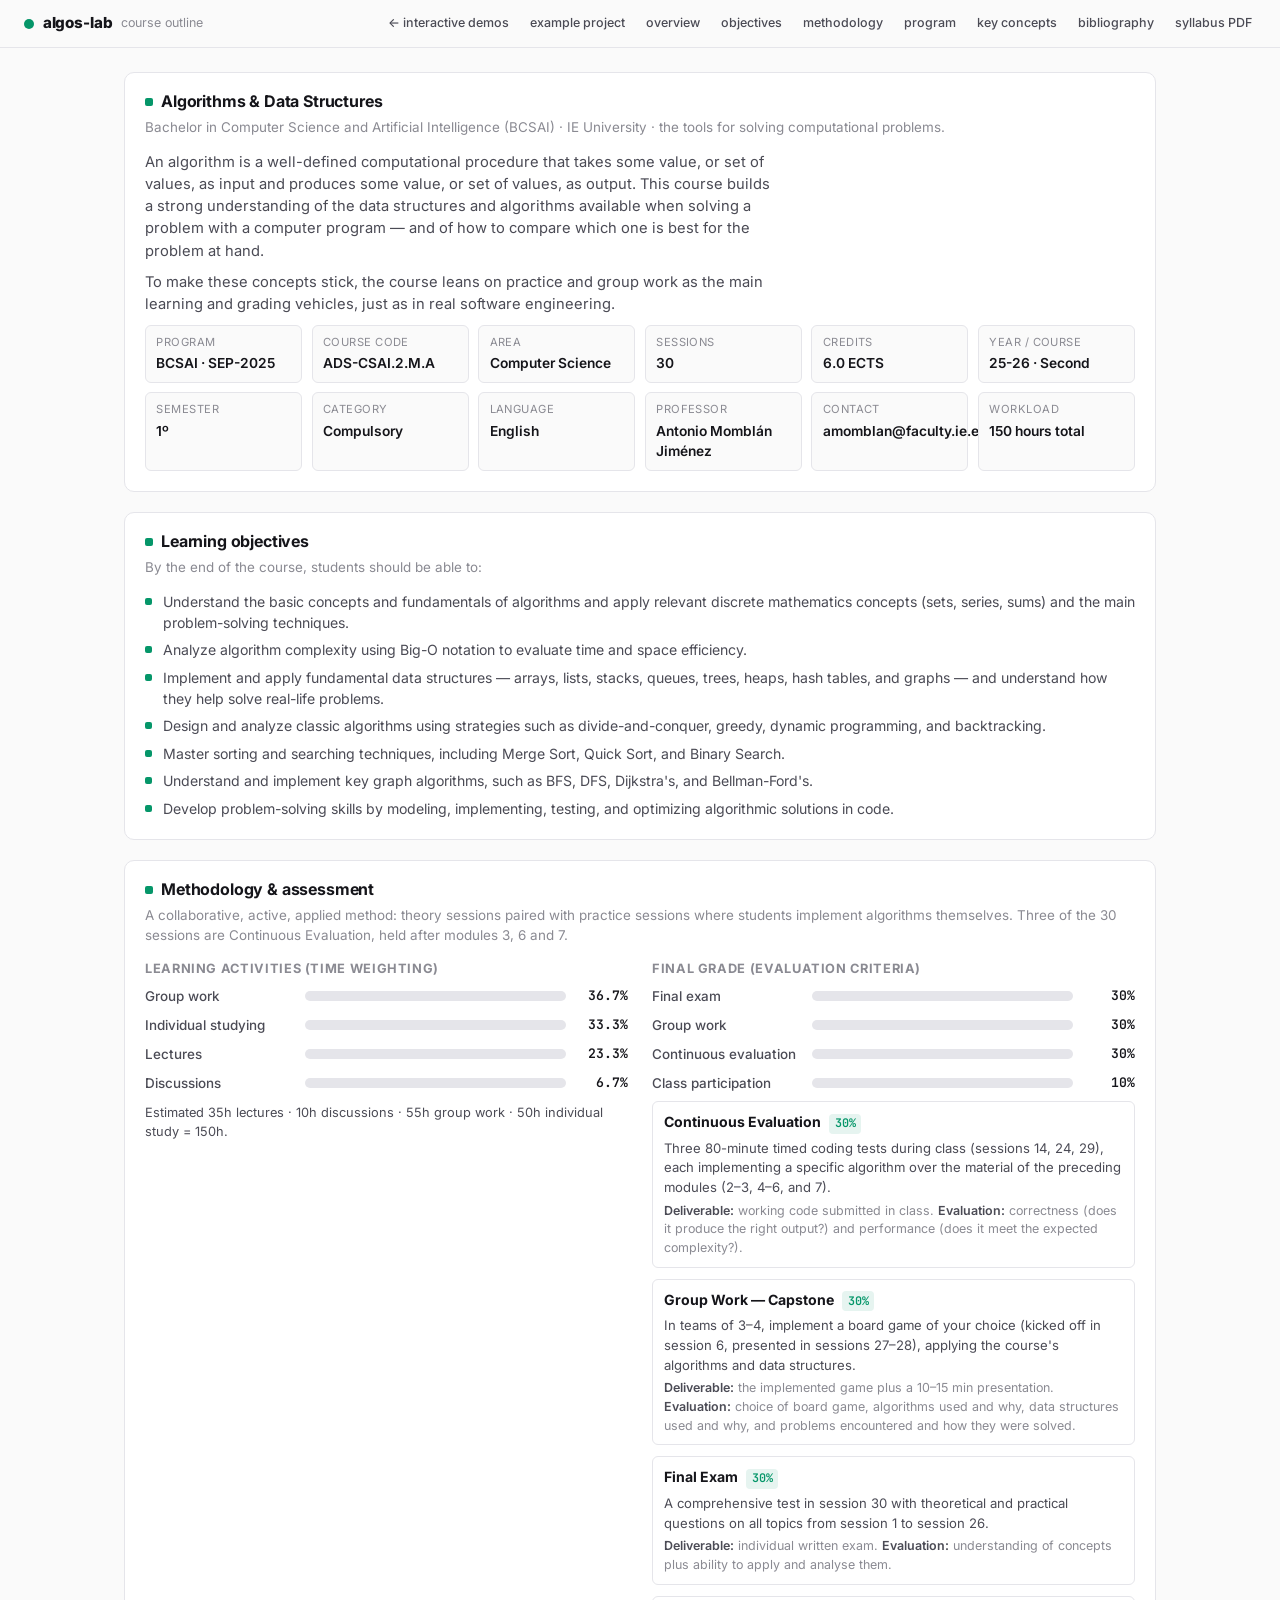
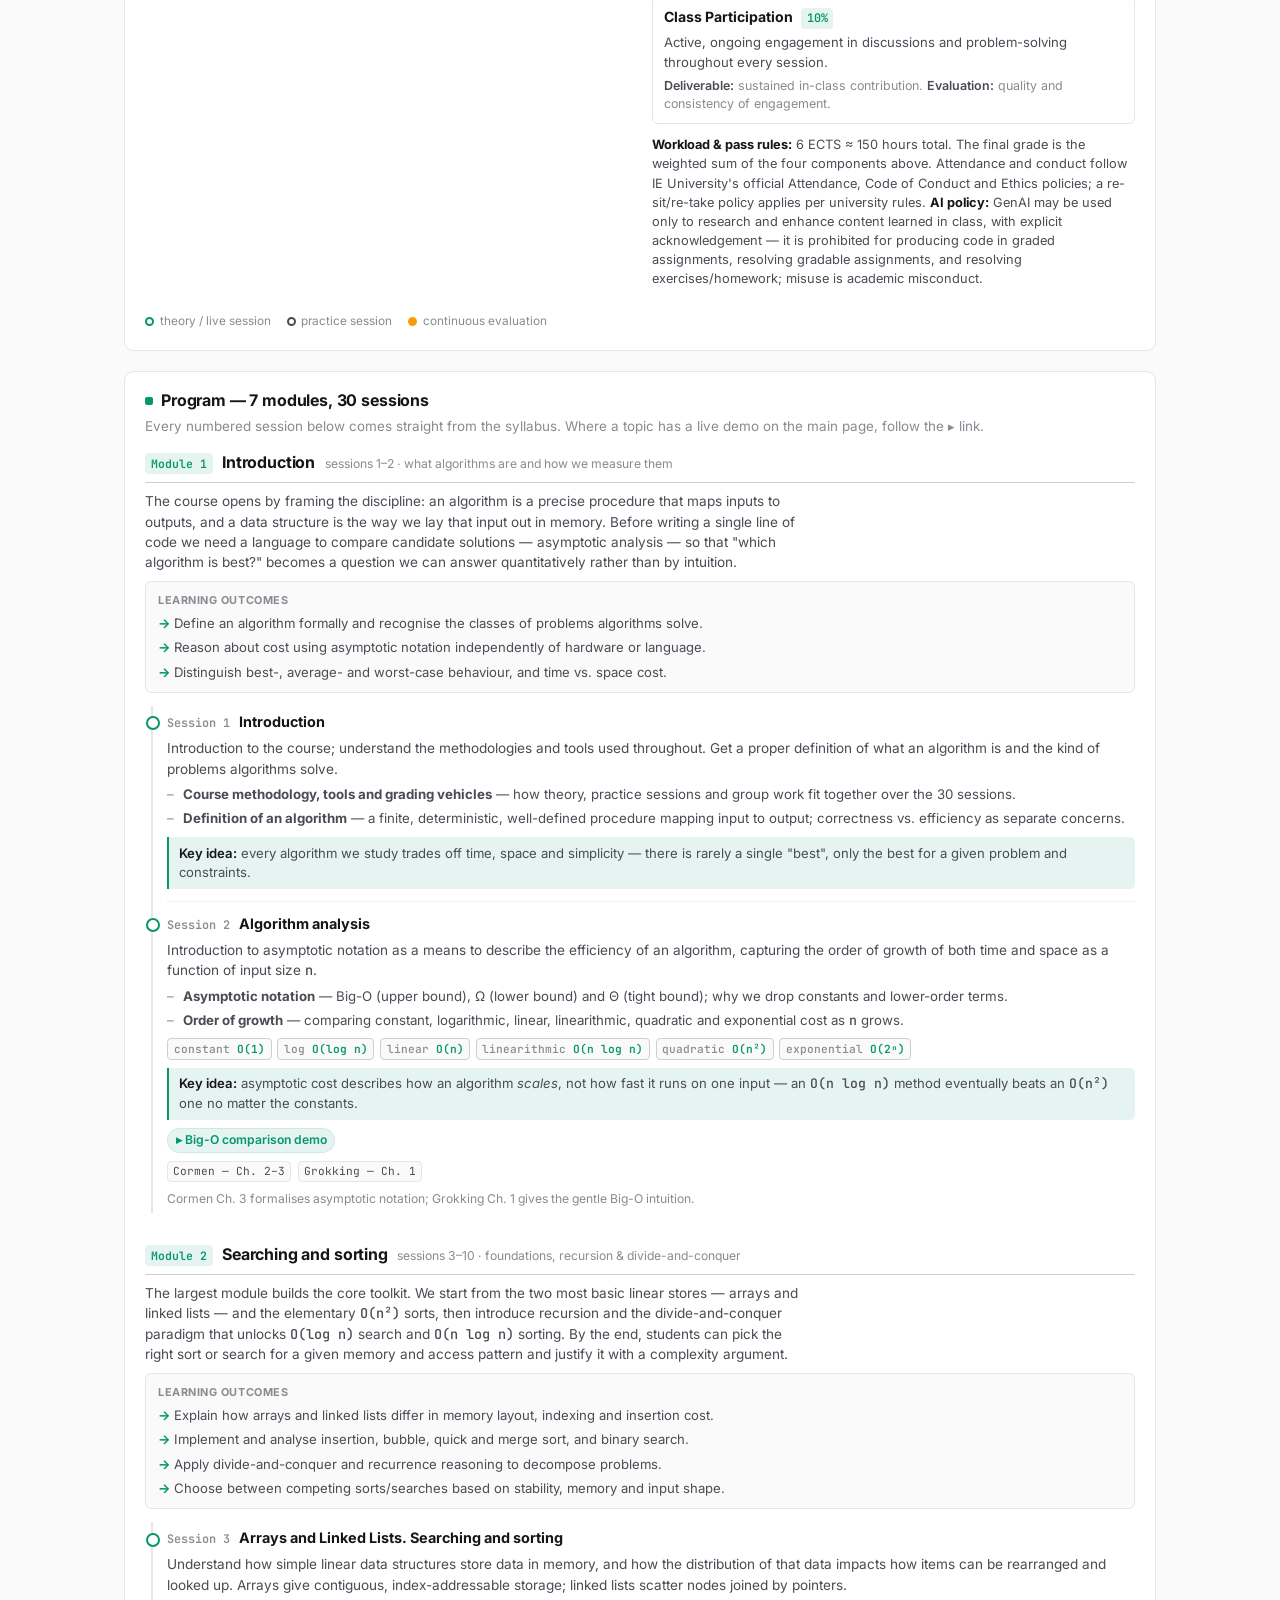
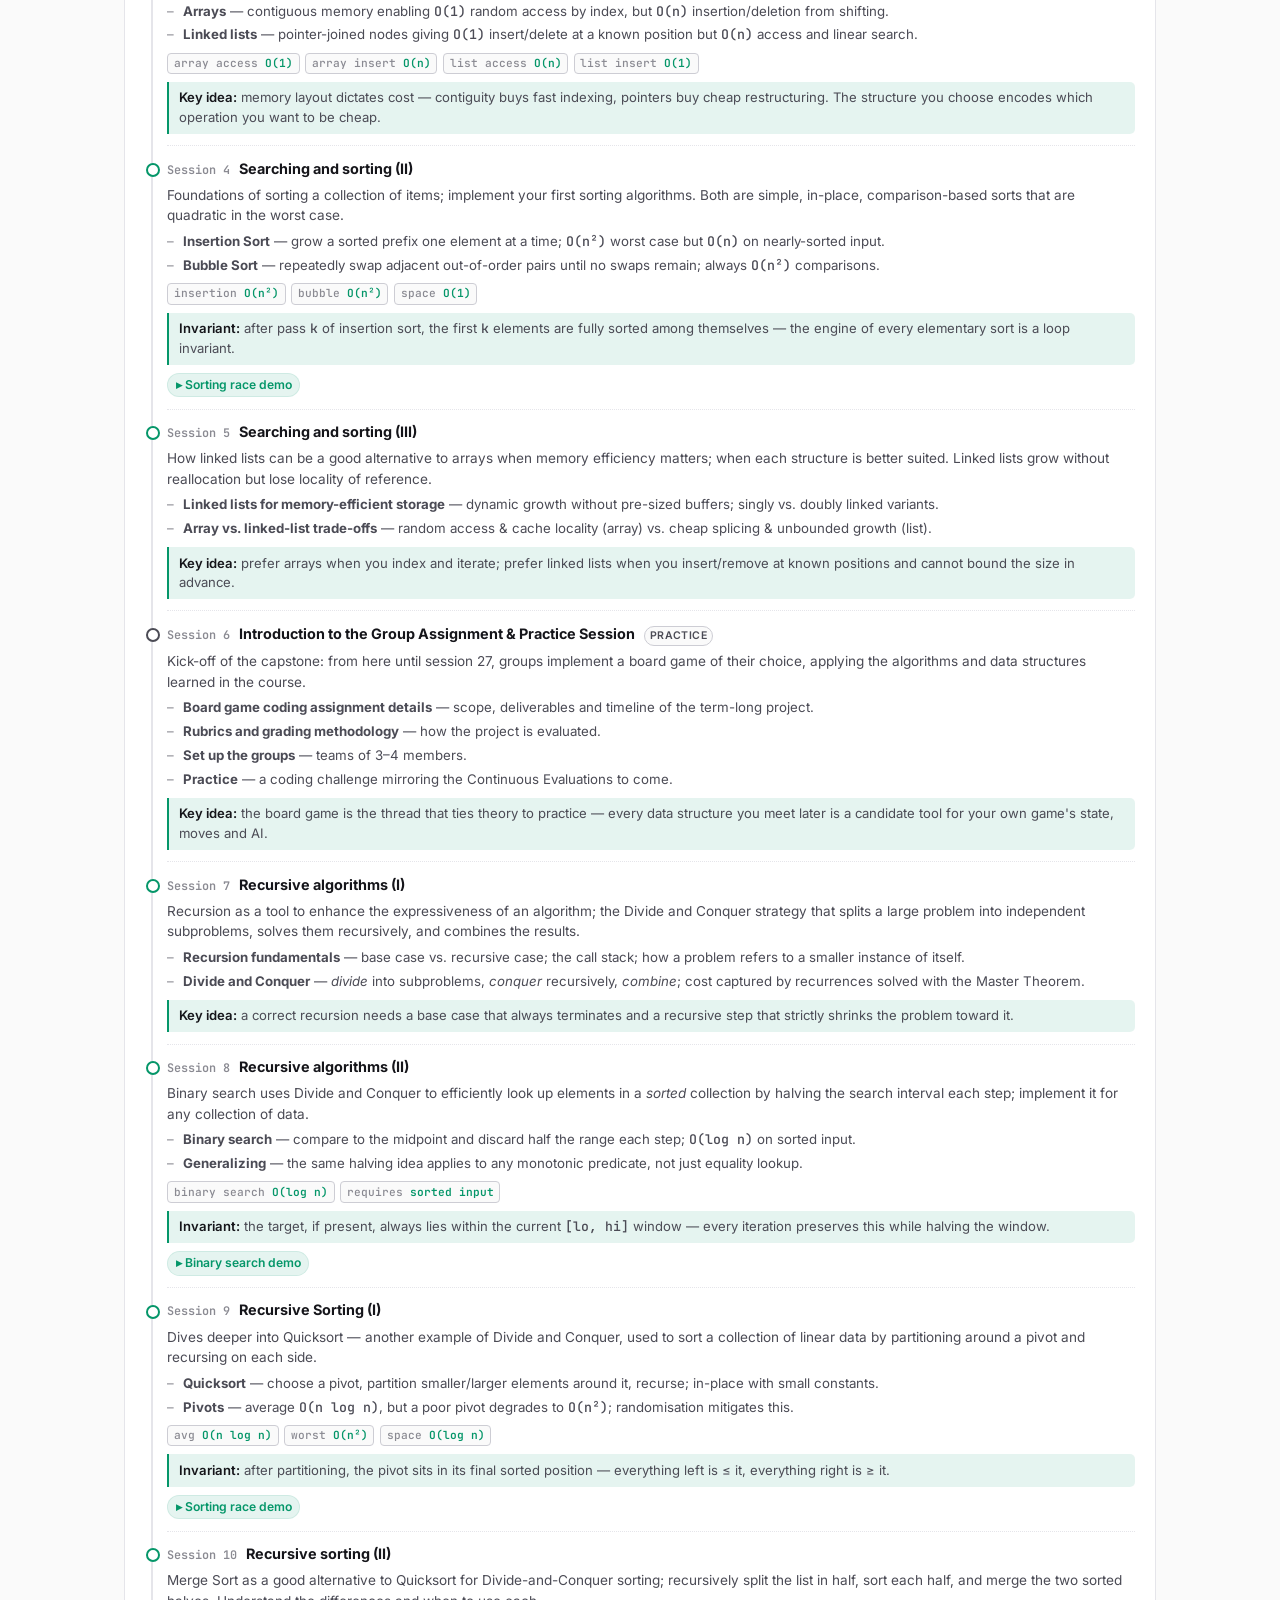
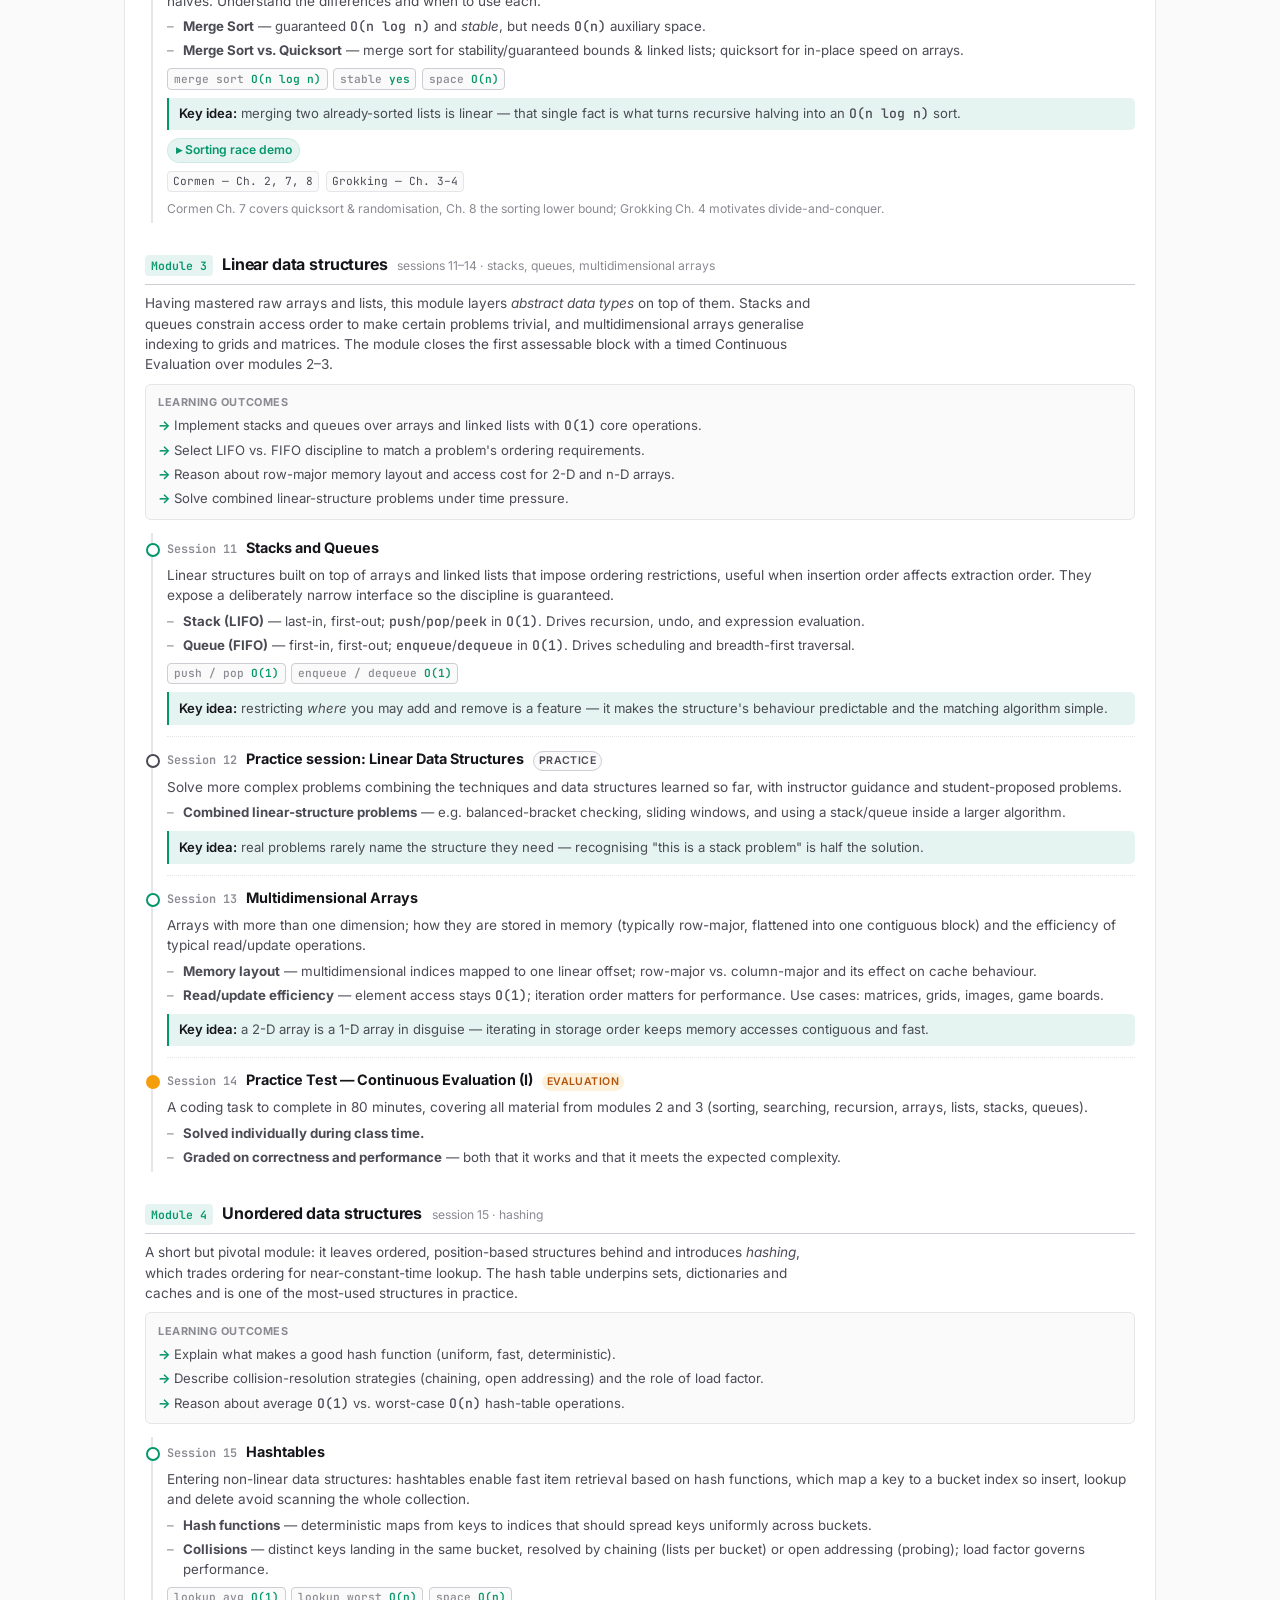
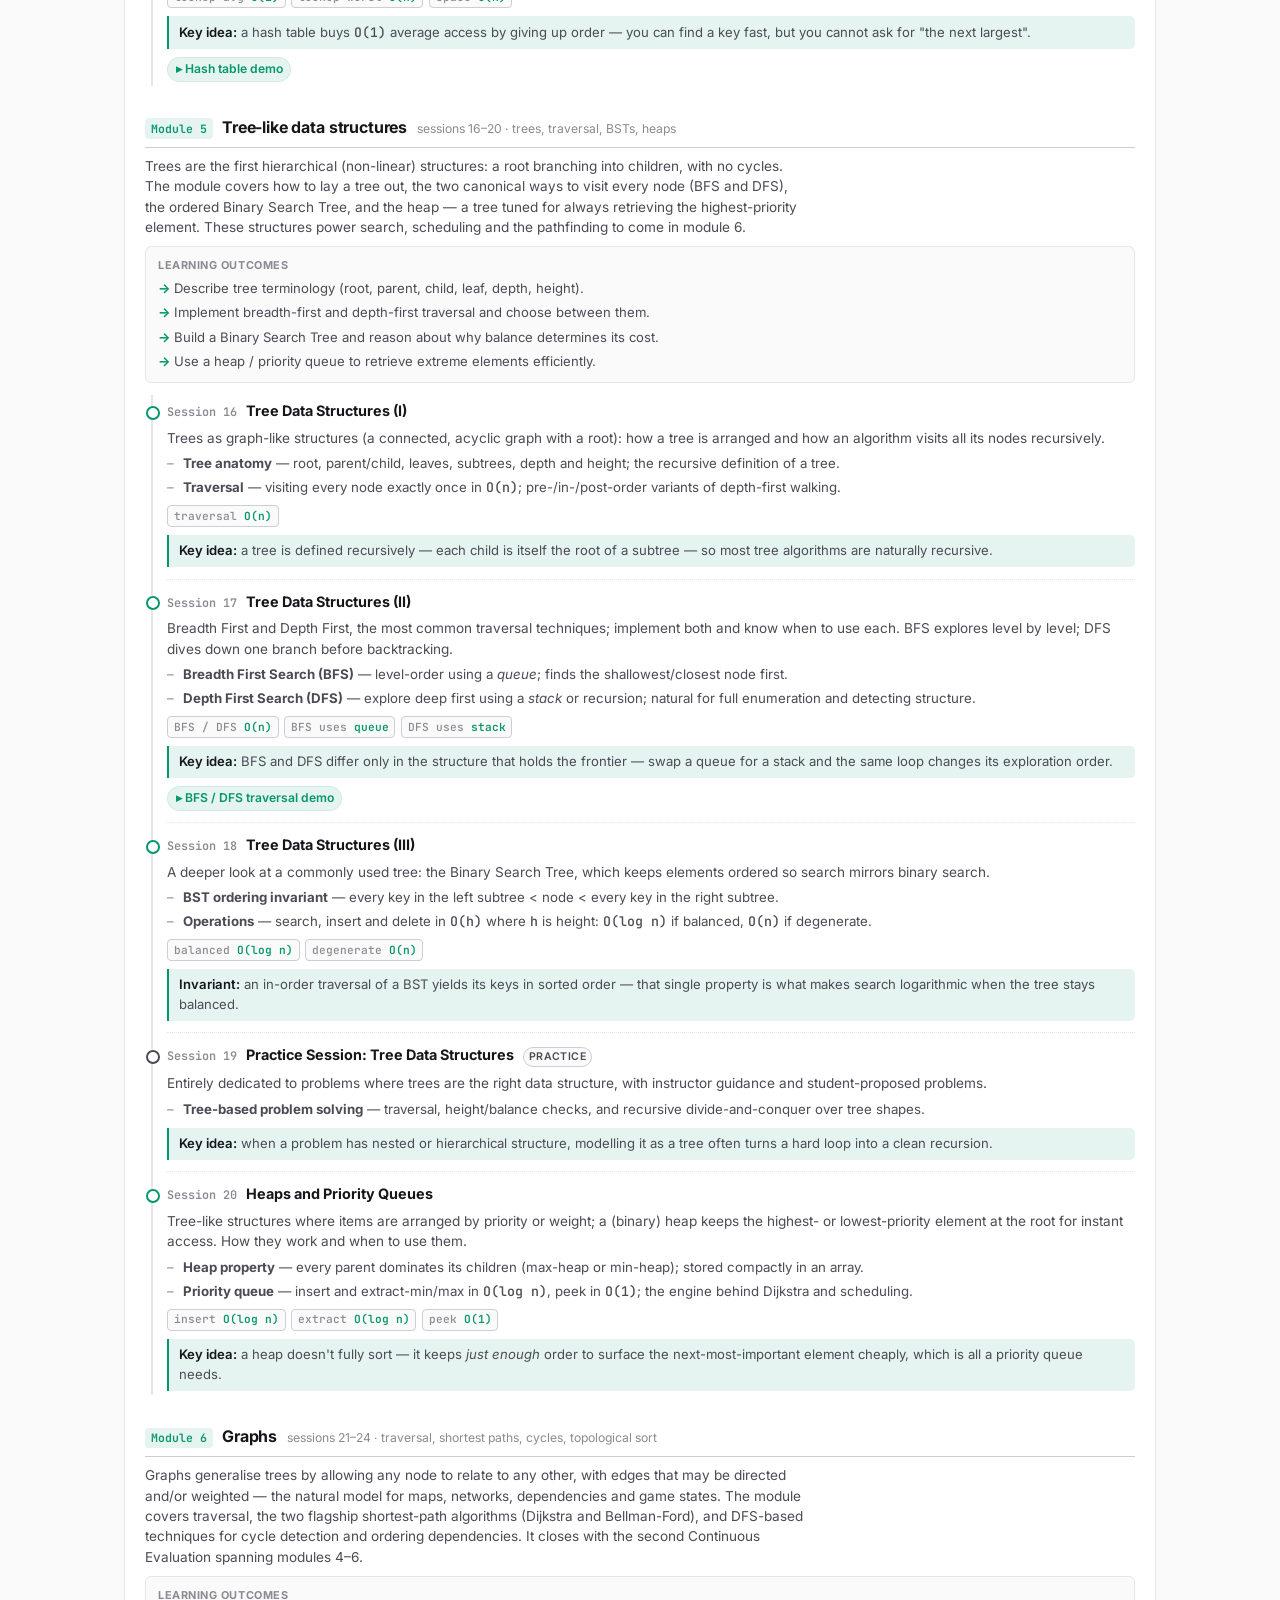
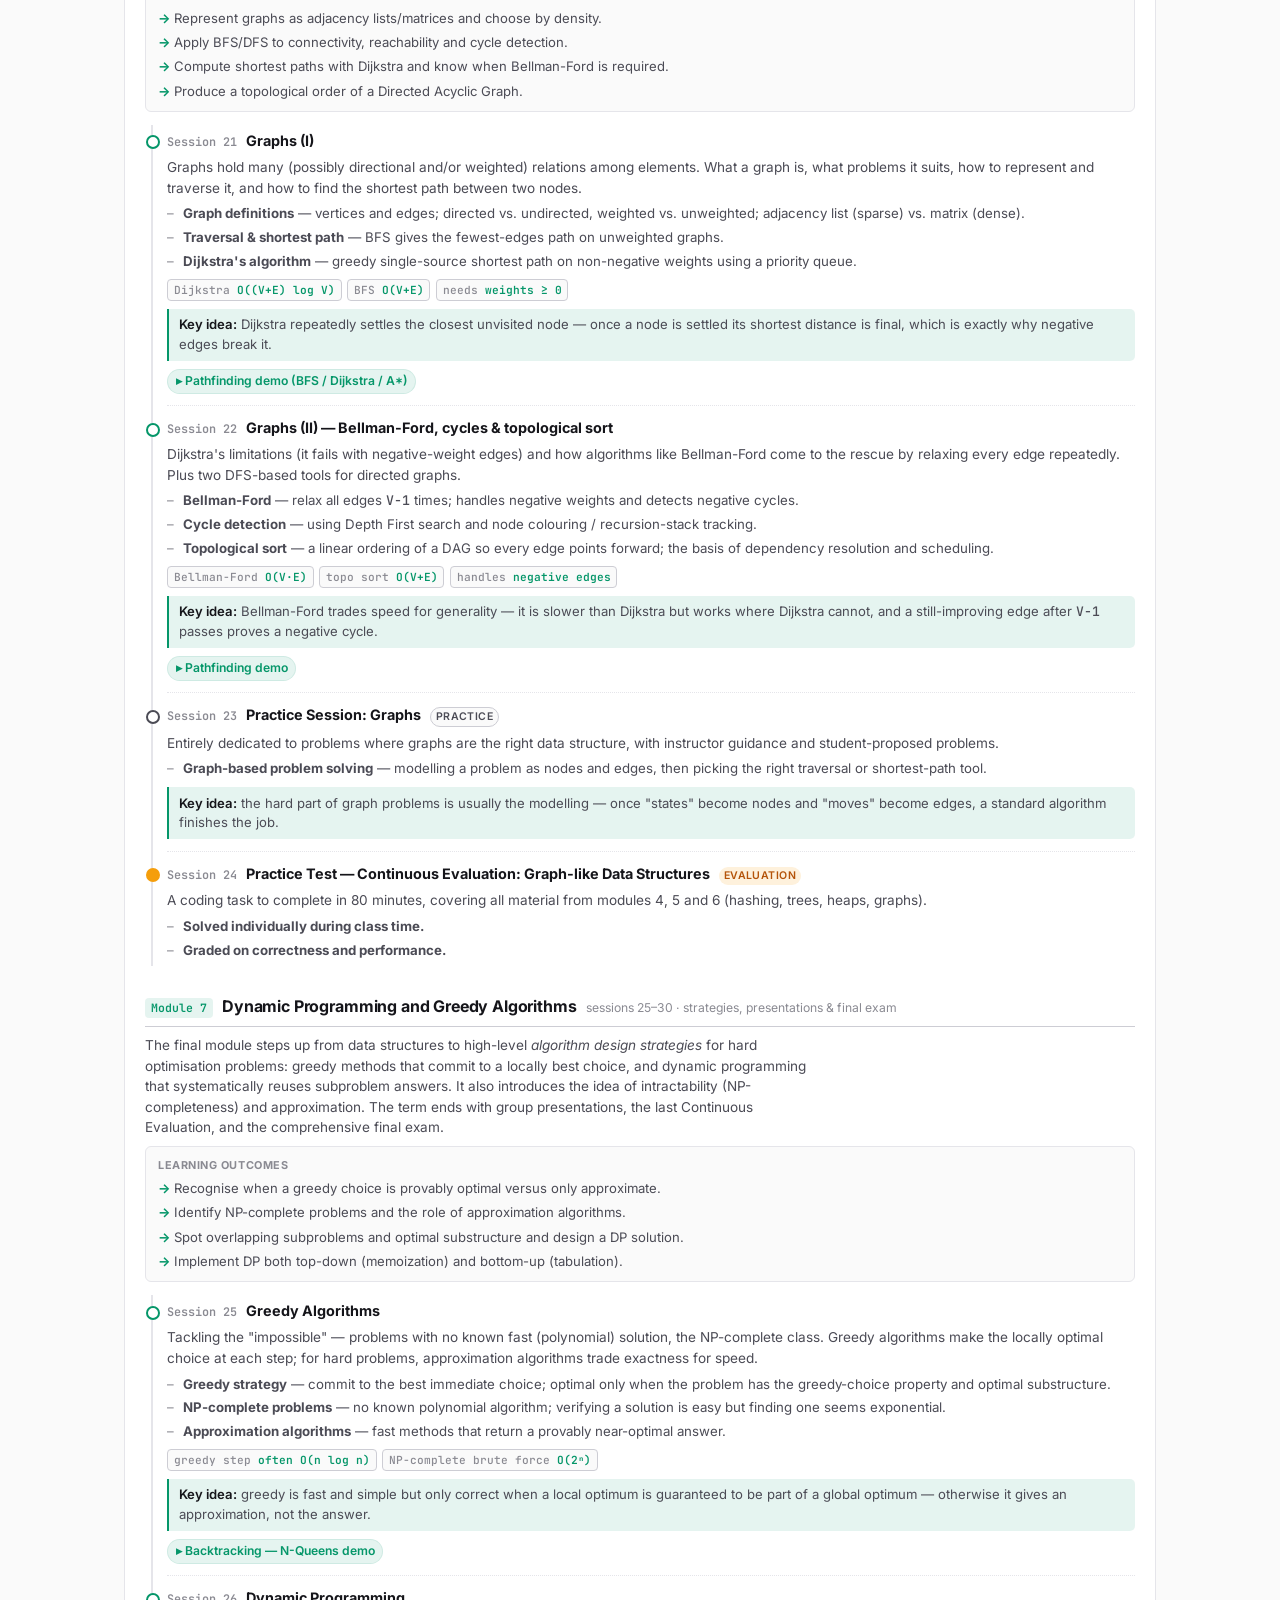
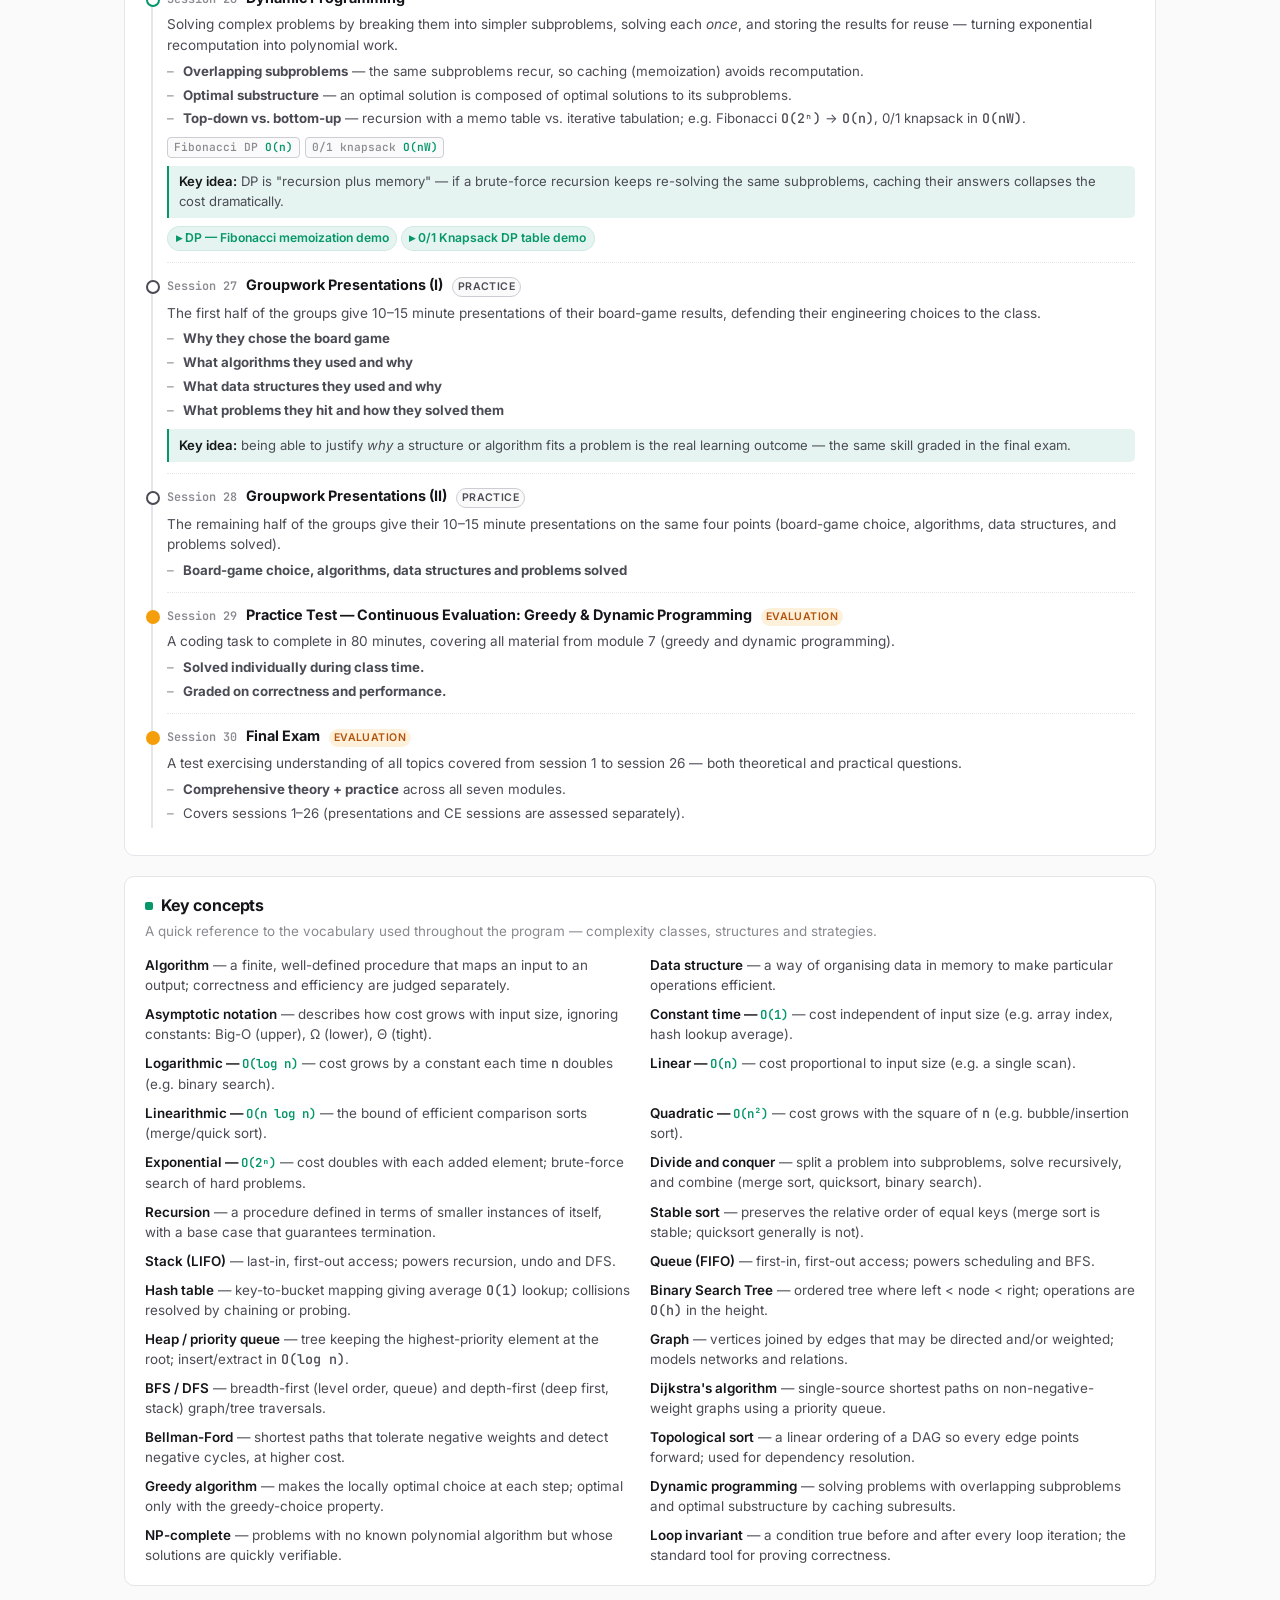
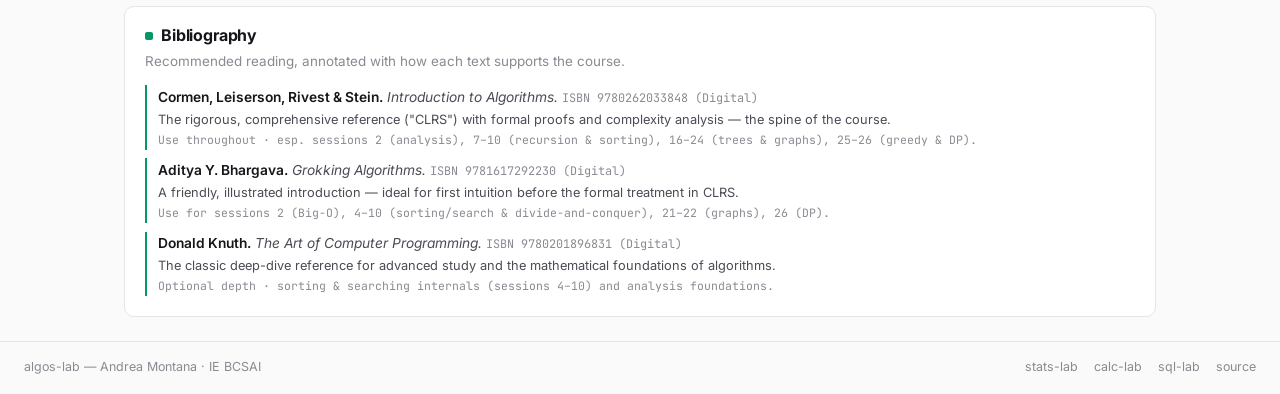
==== commit faad467c: "Add worked-example project page" ====
--- a/course.html
+++ b/course.html
@@ -181,6 +181,7 @@
       </div>
       <nav>
         <a href="./index.html">← interactive demos</a>
+        <a href="./project.html">example project</a>
         <a href="#overview">overview</a>
         <a href="#objectives">objectives</a>
         <a href="#method">methodology</a>
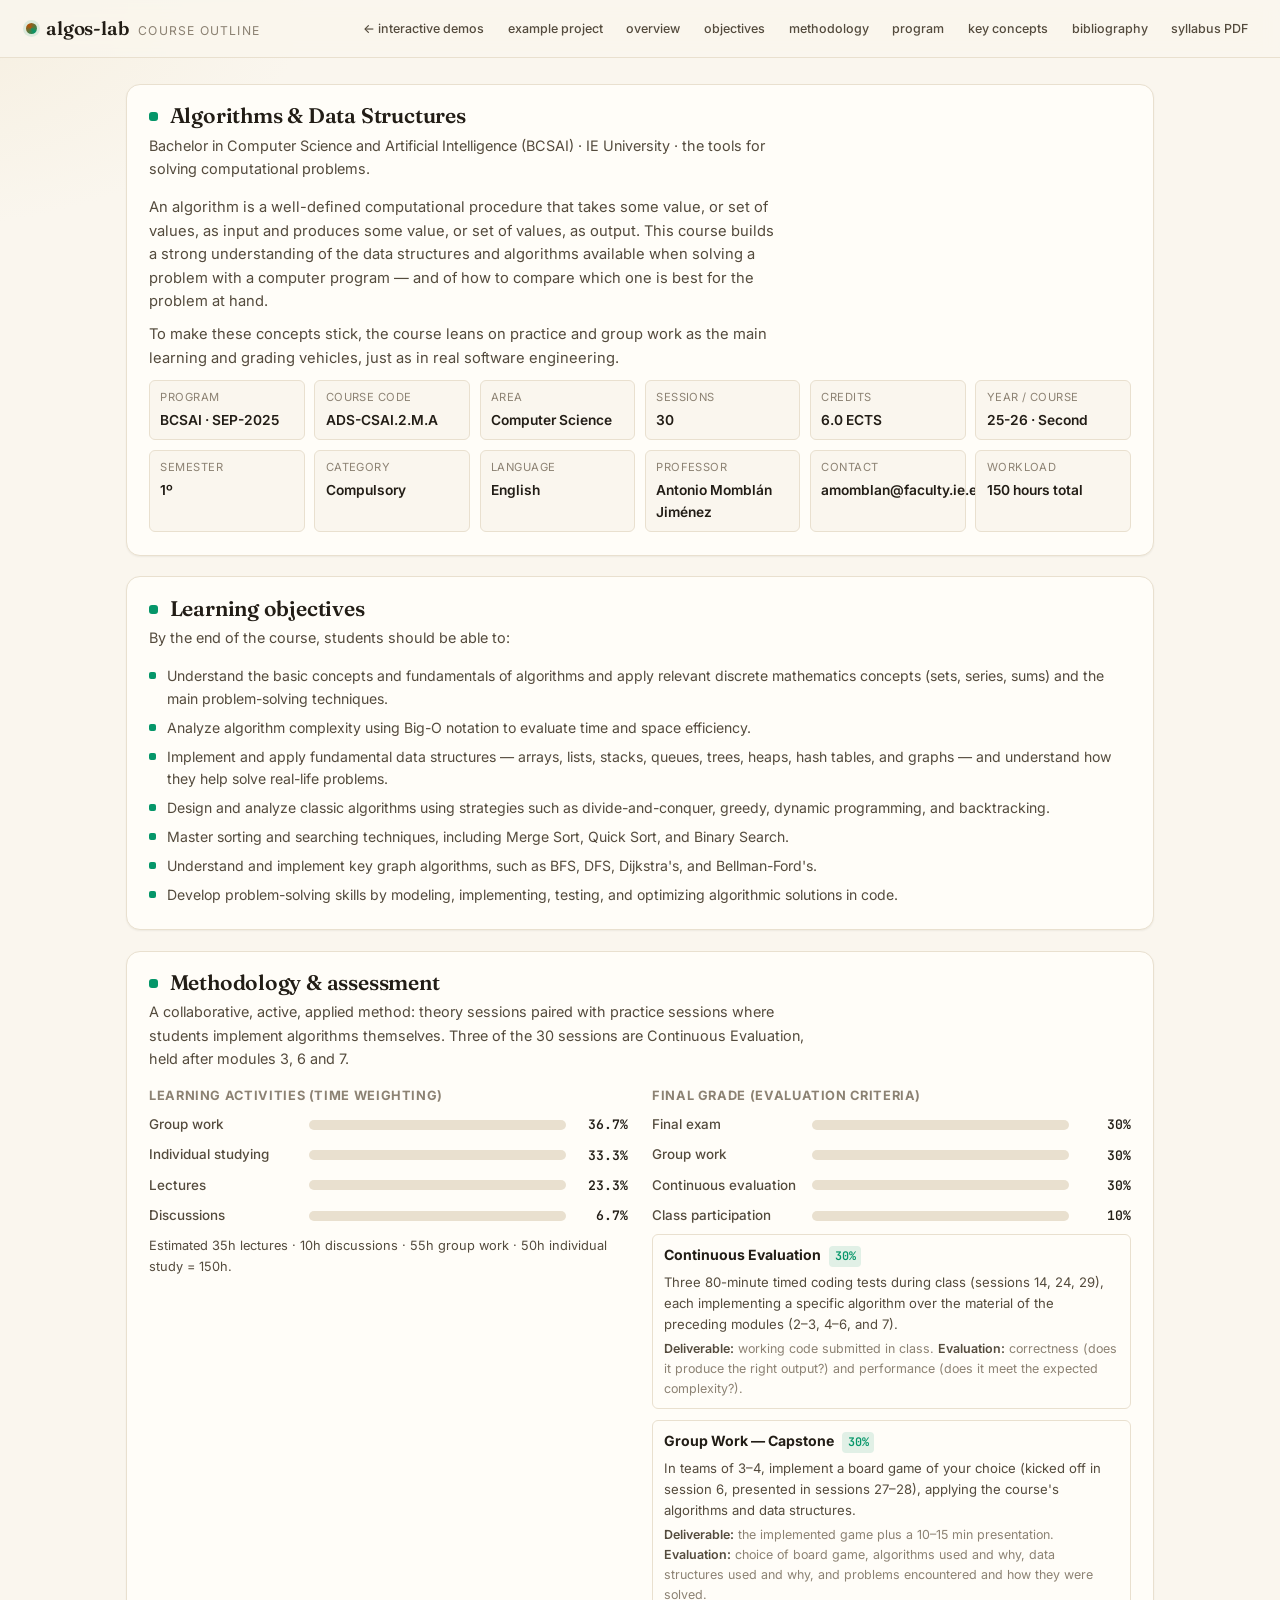
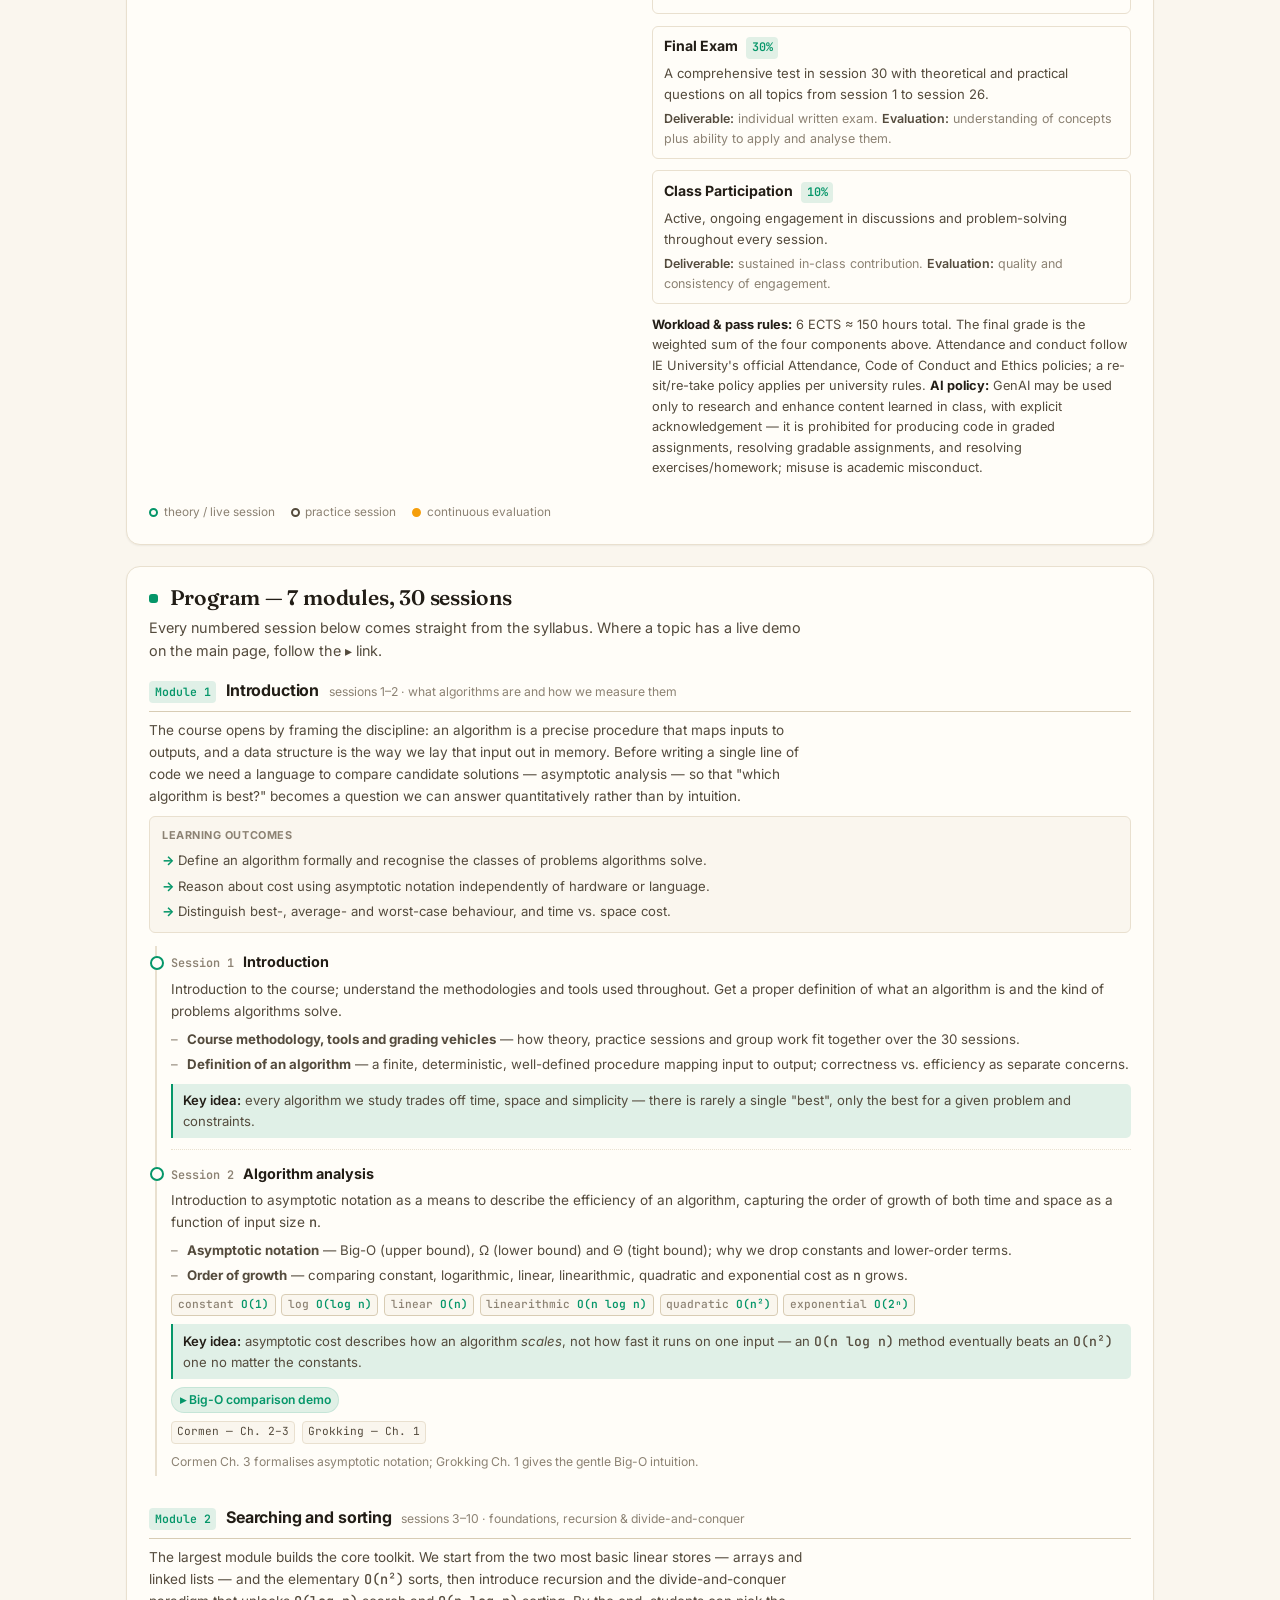
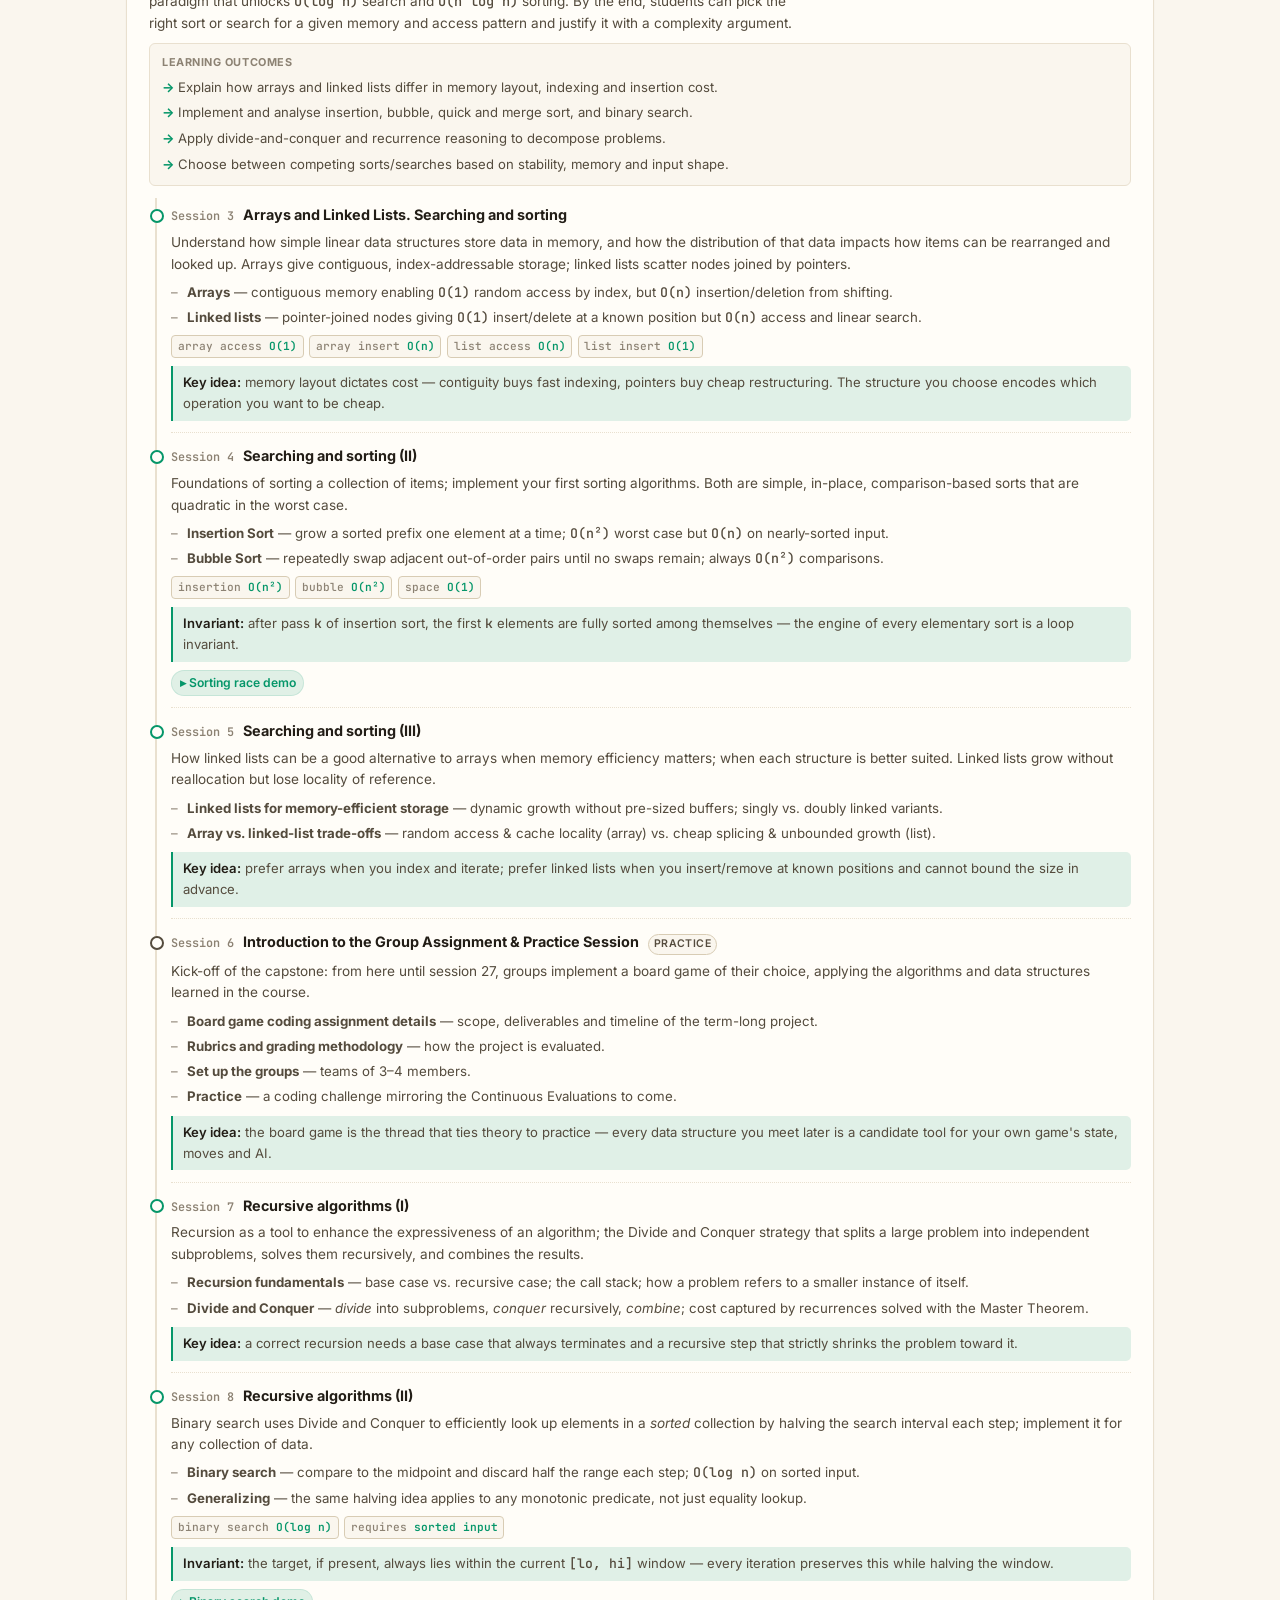
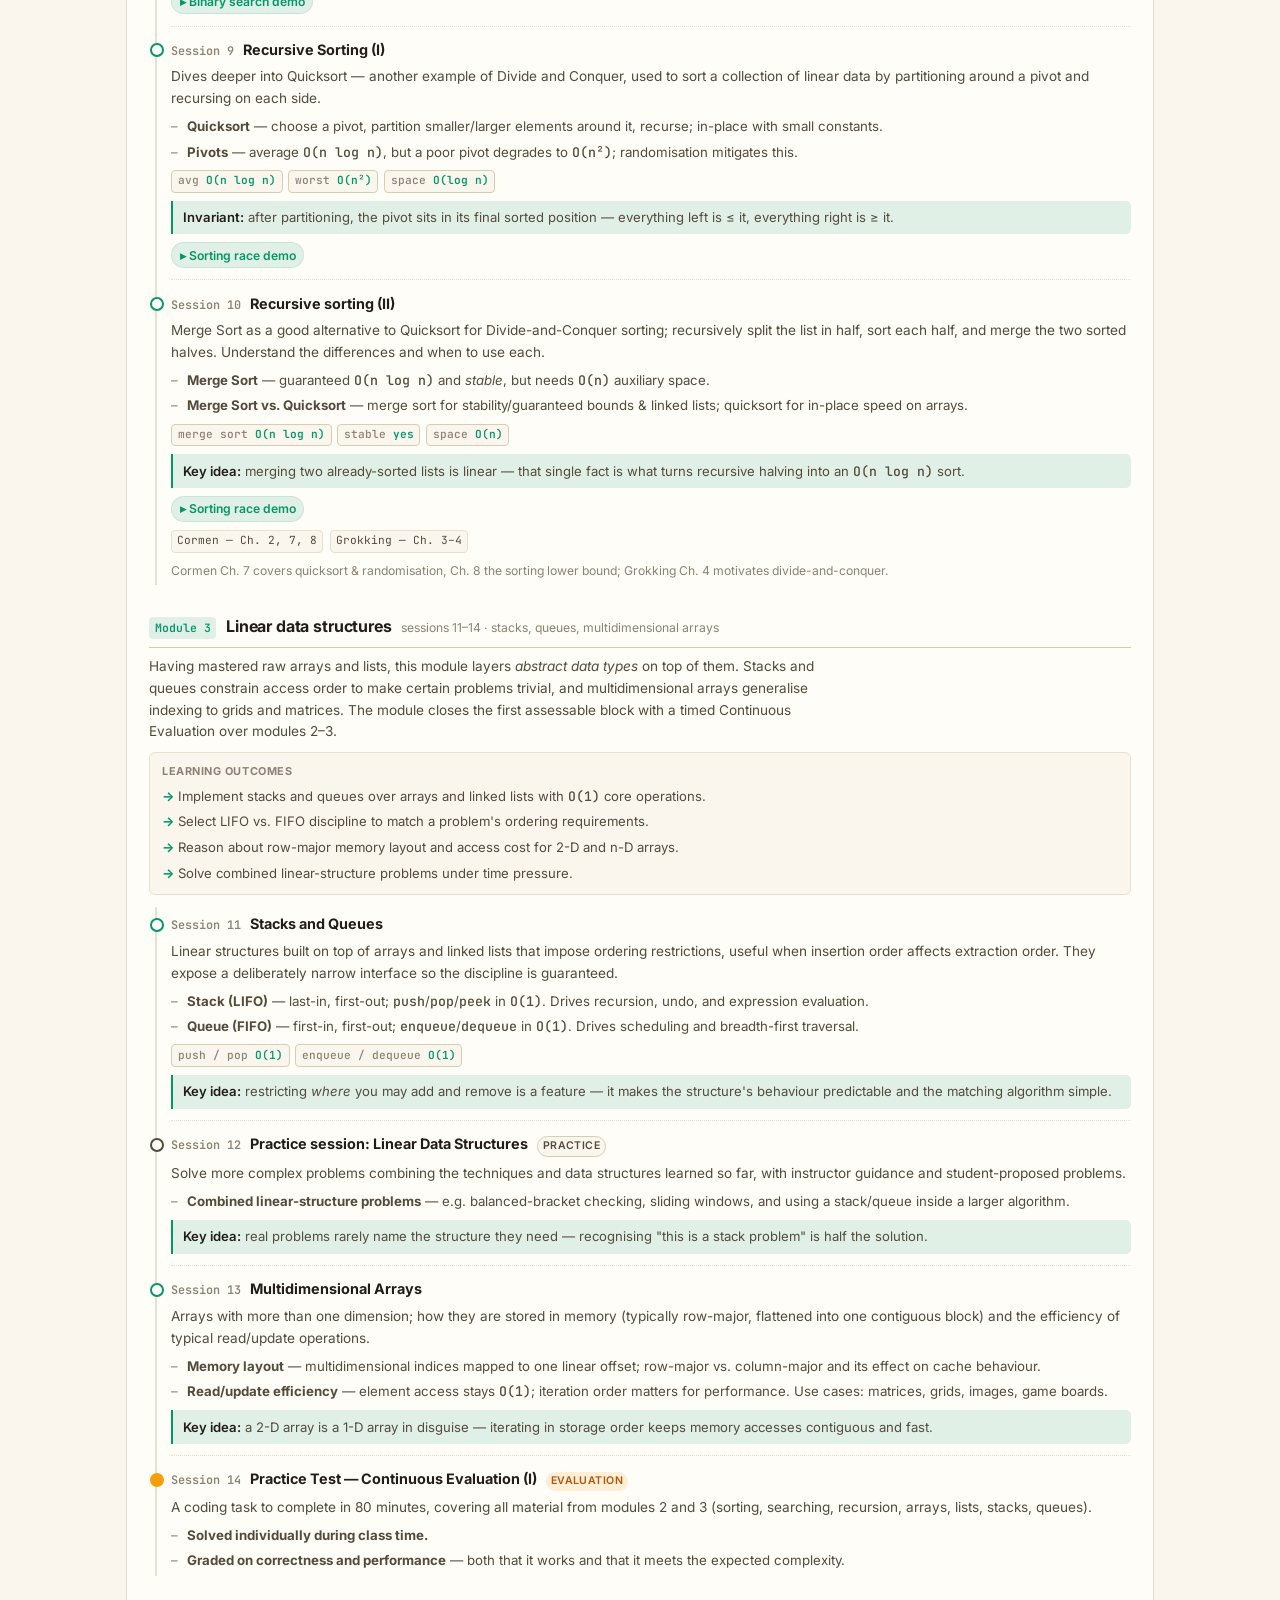
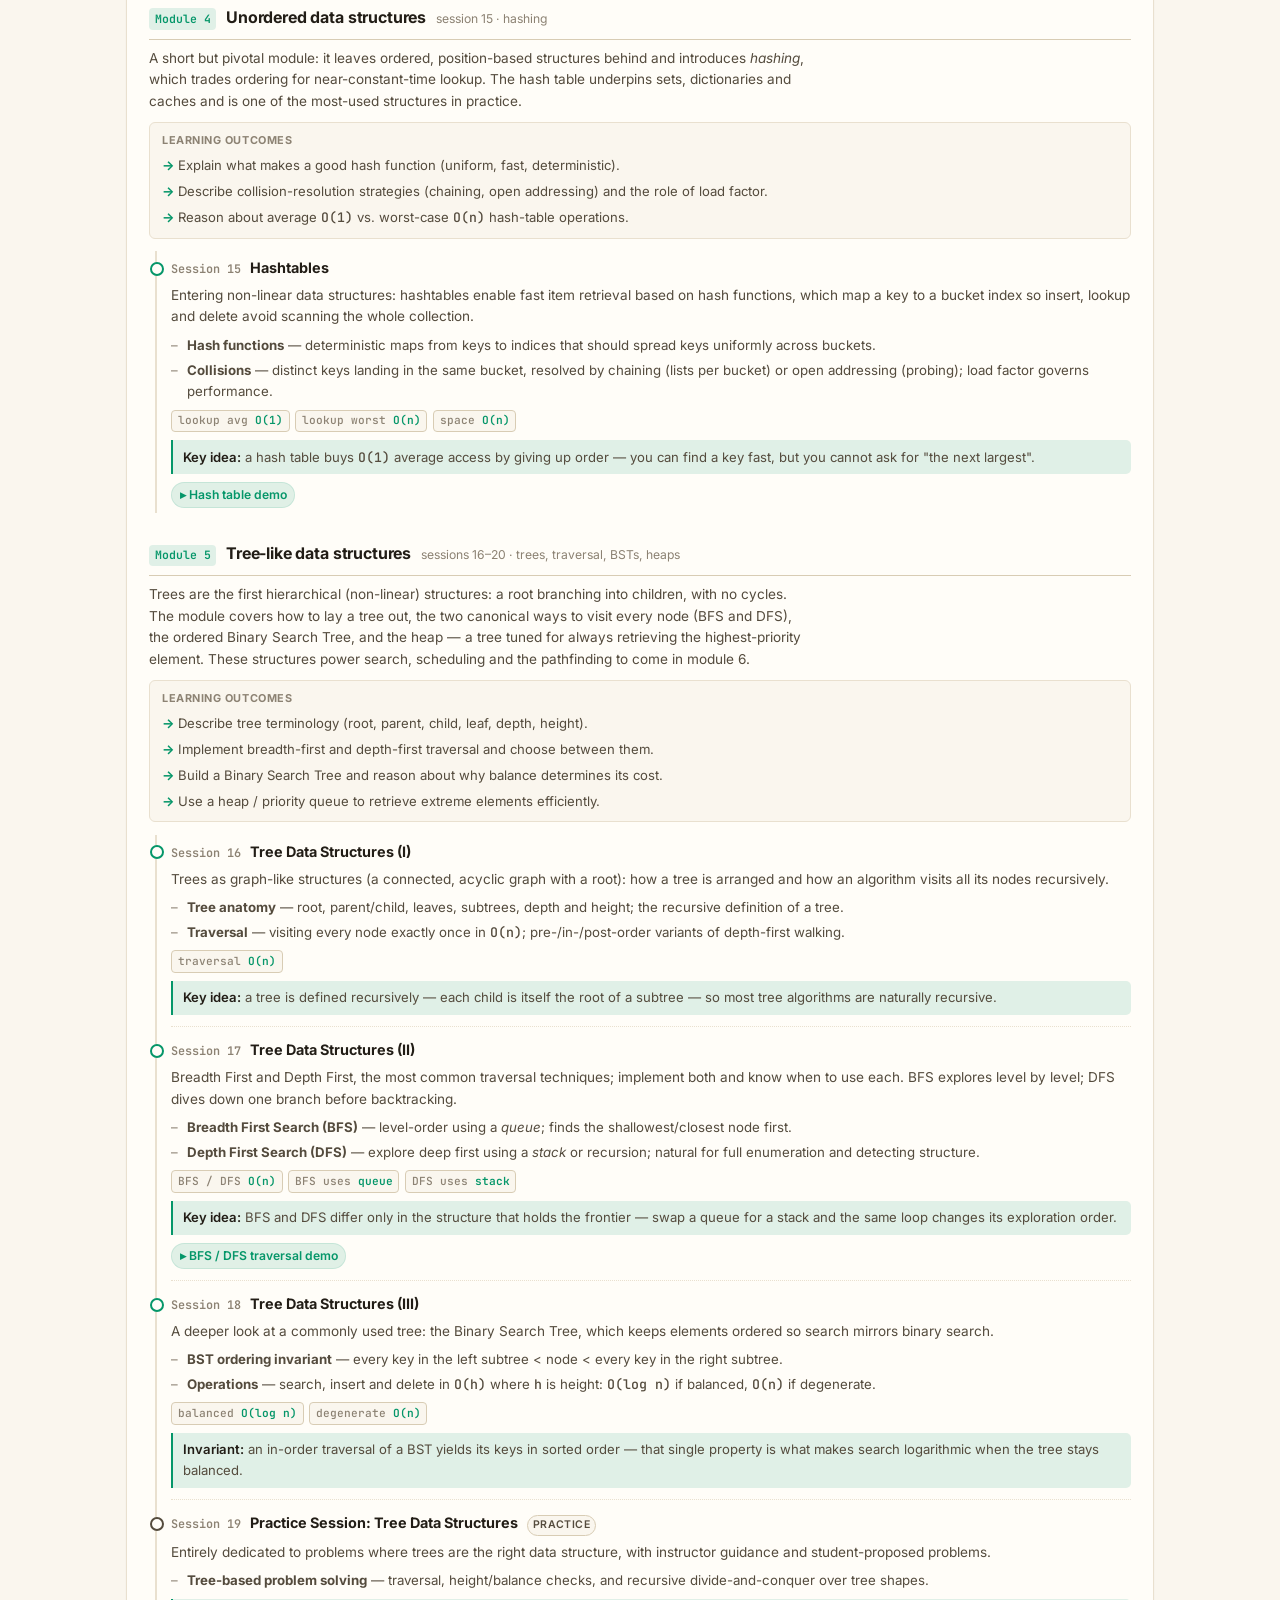
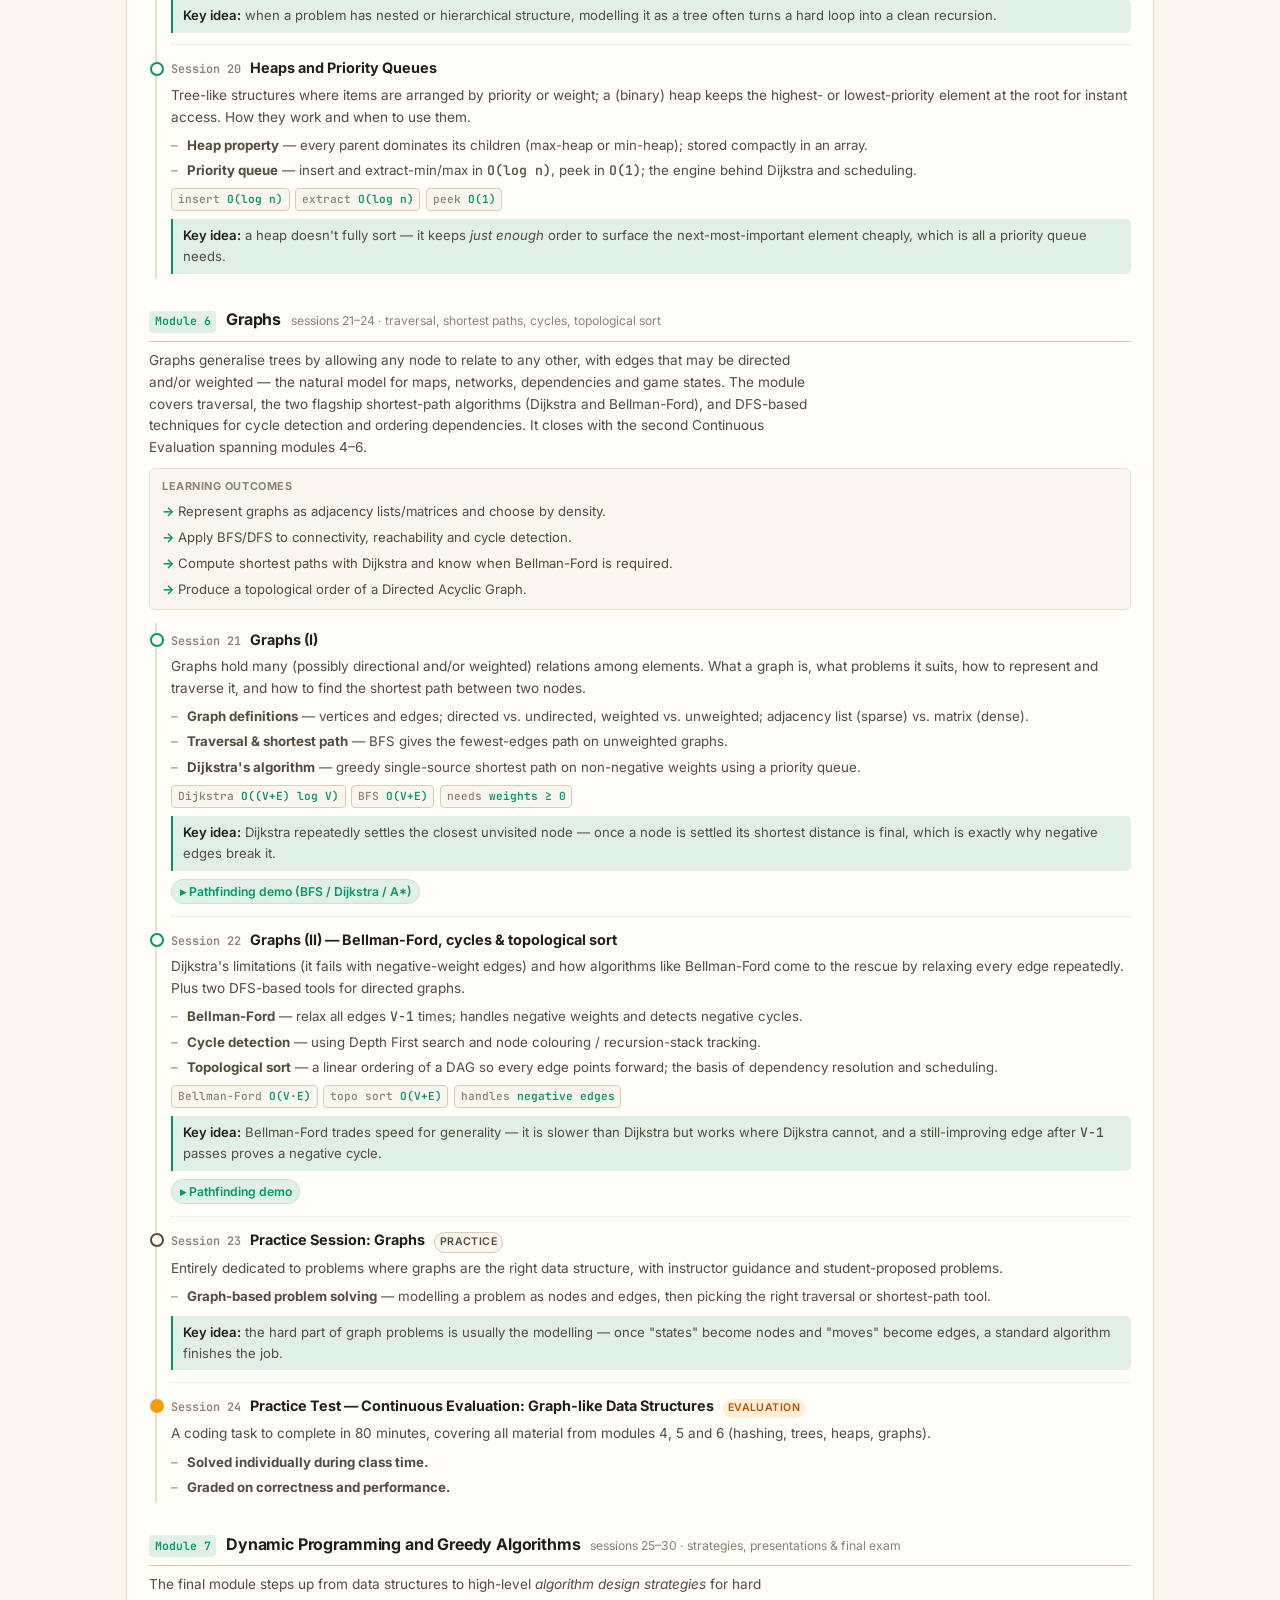
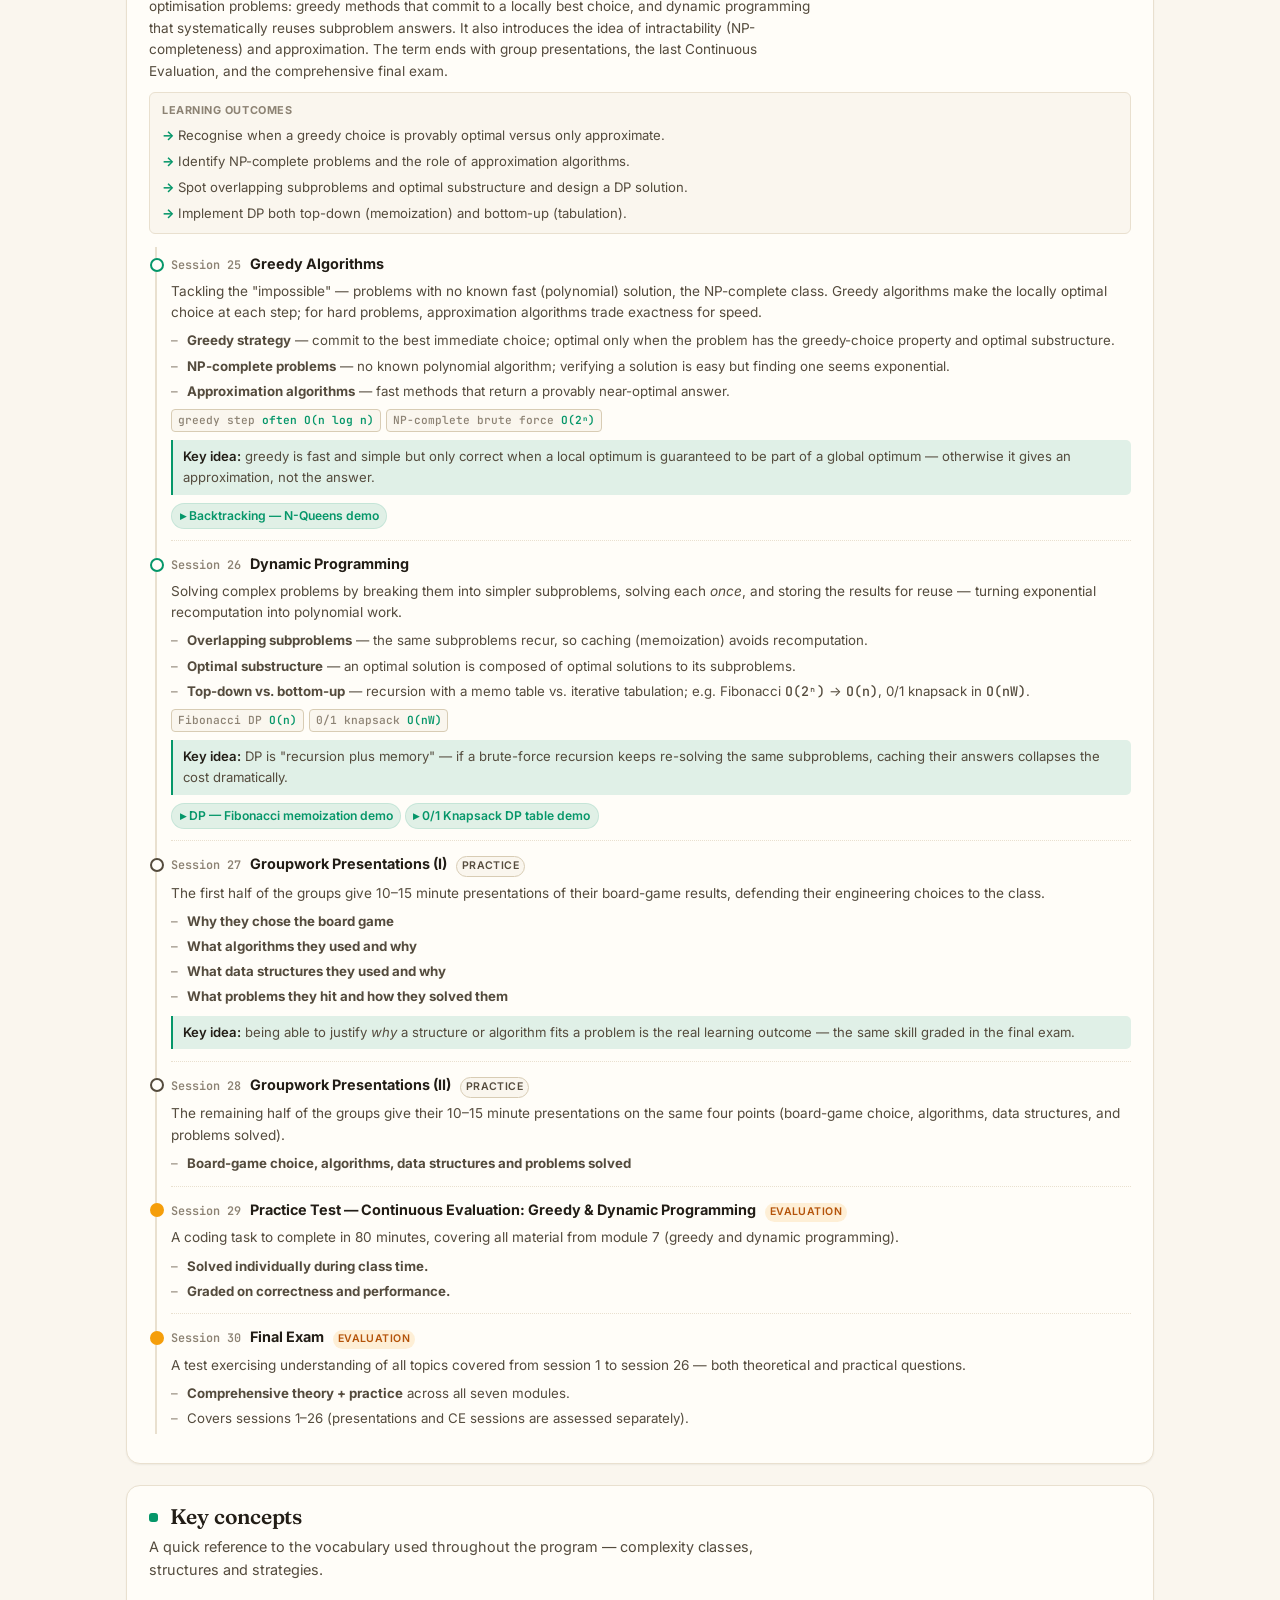
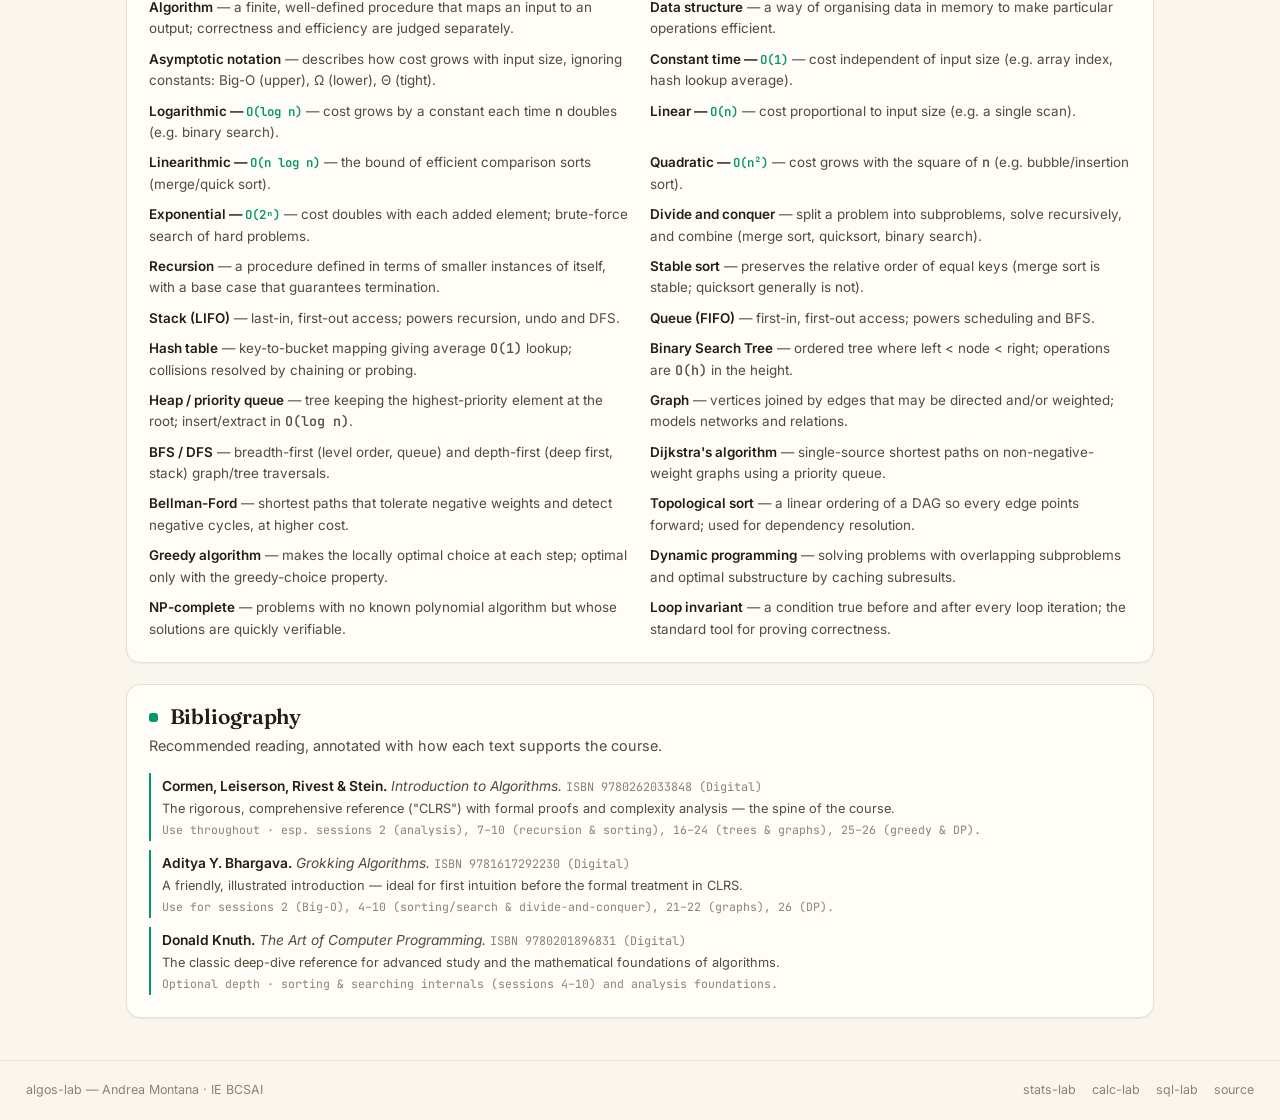
==== commit a323f63e: "Editorial/academic redesign (warm paper, serif display, depth) Rework the *-lab series stylesheet in" ====
--- a/course.html
+++ b/course.html
@@ -8,7 +8,7 @@
     <title>algos-lab · course outline</title>
     <link rel="preconnect" href="https://fonts.googleapis.com" />
     <link rel="preconnect" href="https://fonts.gstatic.com" crossorigin />
-    <link href="https://fonts.googleapis.com/css2?family=Inter:wght@400;500;600;700;800&family=JetBrains+Mono:wght@400;500;600&display=swap" rel="stylesheet" />
+    <link href="https://fonts.googleapis.com/css2?family=Fraunces:opsz,wght@9..144,400;9..144,500;9..144,600;9..144,700&family=Inter:wght@400;500;600;700;800&family=JetBrains+Mono:wght@400;500;600&display=swap" rel="stylesheet" />
     <link rel="stylesheet" href="./style.css" />
     <style>
       /* course.html — scoped extras, reusing the *-lab :root tokens */
--- a/style.css
+++ b/style.css
@@ -1,159 +1,180 @@
 /* ============================================================
-   stats-lab · the *-lab series design language.
-   Minimal: paper white, charcoal ink, one accent, monospace numerics.
+   ml-lab · the *-lab series — EDITORIAL / ACADEMIC theme.
+   Warm paper, Fraunces serif display, layered depth, one
+   per-course accent (kept in --accent). Course & project pages
+   inherit this via :root tokens, so this file re-skins all three.
+
+   To re-skin another *-lab course: change --accent ONLY.
    ============================================================ */
 :root {
-  --bg:       #FAFAFA;
-  --paper:    #FFFFFF;
-  --ink:      #15151A;
-  --ink-soft: #4B4B55;
-  --muted:    #8A8A92;
-  --rule:     #E5E5EA;
-  --rule-h:   #CDCDD4;
-  --accent:   #059669;
-  --accent-soft: rgba(5,150,105,0.10);
-  --good:     #16A34A;
-  --warn:     #F59E0B;
-  --bad:      #DC2626;
+  --bg:        #faf6ee;   /* warm cream page          */
+  --paper:     #fffdf8;   /* cards / raised surfaces  */
+  --ink:       #221d16;   /* primary text             */
+  --ink-soft:  #544b3d;   /* secondary prose          */
+  --muted:     #8c8273;   /* captions, meta           */
+  --rule:      #e9e0cf;   /* hairline borders         */
+  --rule-h:    #d8ccb4;   /* stronger borders         */
 
-  --font-sans: 'Inter', -apple-system, BlinkMacSystemFont, 'Segoe UI', Roboto, sans-serif;
-  --font-mono: 'JetBrains Mono', ui-monospace, Menlo, Consolas, monospace;
+  --accent:      #059669;                                        /* per-course colour */
+  --accent-soft: color-mix(in srgb, var(--accent) 12%, transparent);
+  --accent-deep: color-mix(in srgb, var(--accent) 70%, #15120e);
+  --gold:        #b45309;                                        /* shared 2nd accent */
+
+  --good: #16A34A;  --warn: #F59E0B;  --bad: #DC2626;
+
+  --shadow-sm: 0 1px 2px rgba(34,29,22,.06);
+  --shadow:    0 2px 4px rgba(34,29,22,.05), 0 14px 30px -18px rgba(34,29,22,.28);
+
+  --font-display: 'Fraunces', Georgia, 'Times New Roman', serif;
+  --font-sans:    'Inter', -apple-system, BlinkMacSystemFont, 'Segoe UI', Roboto, sans-serif;
+  --font-mono:    'JetBrains Mono', ui-monospace, Menlo, Consolas, monospace;
 }
 
 * { box-sizing: border-box; }
-html, body { margin: 0; padding: 0; background: var(--bg); color: var(--ink); font-family: var(--font-sans); -webkit-font-smoothing: antialiased; }
-body { font-size: 15px; line-height: 1.5; }
+html { scroll-behavior: smooth; }
+html, body { margin: 0; padding: 0; color: var(--ink); font-family: var(--font-sans);
+  -webkit-font-smoothing: antialiased; text-rendering: optimizeLegibility; }
+body {
+  font-size: 15.5px; line-height: 1.6;
+  background:
+    radial-gradient(1100px 560px at 100% -10%, #fff8ea 0%, rgba(255,248,234,0) 55%),
+    radial-gradient(820px 460px at -8% 0%, #f5eede 0%, rgba(245,238,222,0) 50%),
+    var(--bg);
+}
 
-a { color: var(--accent); text-decoration: none; border-bottom: 1px dotted transparent; transition: border-color 120ms; }
-a:hover { border-bottom-color: var(--accent); }
+a { color: var(--accent); text-decoration: none; border-bottom: 1px solid transparent;
+  transition: color 120ms, border-color 120ms; }
+a:hover { color: var(--accent-deep); border-bottom-color: currentColor; }
+::selection { background: var(--accent-soft); }
 
-/* HEADER */
+/* HEADER ---------------------------------------------------- */
 header {
   position: sticky; top: 0; z-index: 30;
   display: flex; align-items: center; justify-content: space-between;
-  gap: 1rem; padding: 0.75rem 1.5rem;
-  background: rgba(250,250,250,0.92);
-  backdrop-filter: saturate(140%) blur(8px);
+  gap: 1rem; padding: 0.85rem 1.6rem;
+  background: rgba(250,246,238,0.86);
+  backdrop-filter: saturate(140%) blur(10px);
   border-bottom: 1px solid var(--rule);
 }
-.title { display: flex; align-items: center; gap: 0.55rem; font-size: 0.95rem; }
-.title .dot { width: 10px; height: 10px; border-radius: 999px; background: var(--accent); }
-.title strong { font-weight: 800; letter-spacing: -0.01em; }
-.title .sub { color: var(--muted); font-size: 0.78rem; }
-nav { display: flex; gap: 0.85rem; flex-wrap: wrap; }
+.title { display: flex; align-items: baseline; gap: 0.6rem; font-size: 0.95rem; }
+.title .dot { width: 11px; height: 11px; border-radius: 999px; align-self: center;
+  background: conic-gradient(from 140deg, var(--accent), var(--gold), var(--accent));
+  box-shadow: 0 0 0 3px var(--accent-soft); }
+.title strong { font-family: var(--font-display); font-weight: 600; font-size: 1.18rem;
+  letter-spacing: -0.01em; color: var(--ink); }
+.title .sub { color: var(--muted); font-size: 0.76rem; font-family: var(--font-sans);
+  text-transform: uppercase; letter-spacing: 0.1em; }
+nav { display: flex; gap: 0.7rem; flex-wrap: wrap; }
 nav a {
   color: var(--ink-soft); font-size: 0.78rem; font-weight: 500;
-  padding: 0.15em 0.3em;
-  border-bottom: 1px dotted transparent;
+  padding: 0.2em 0.5em; border-radius: 6px; border-bottom: 0;
 }
-nav a:hover { color: var(--accent); border-bottom-color: var(--accent); }
+nav a:hover { color: var(--accent-deep); background: var(--accent-soft); }
 
-main { max-width: 1080px; margin: 0 auto; padding: 1.5rem; display: flex; flex-direction: column; gap: 1.25rem; }
+main { max-width: 1080px; margin: 0 auto; padding: 1.6rem; display: flex;
+  flex-direction: column; gap: 1.3rem; }
 
-/* DEMO CARD */
+/* DEMO / SECTION CARD --------------------------------------- */
 .demo {
-  background: var(--paper);
-  border: 1px solid var(--rule);
-  border-radius: 10px;
-  padding: 1rem 1.25rem 1.25rem;
+  position: relative; background: var(--paper);
+  border: 1px solid var(--rule); border-radius: 14px;
+  padding: 1.15rem 1.4rem 1.4rem;
+  box-shadow: var(--shadow-sm); transition: box-shadow .2s, transform .2s;
 }
+.demo:hover { box-shadow: var(--shadow); }
+.demo::before { content: ''; position: absolute; left: 0; top: 20px; bottom: 20px; width: 3px;
+  border-radius: 3px; background: linear-gradient(var(--accent), var(--gold)); opacity: 0;
+  transition: opacity .2s; }
+.demo:hover::before { opacity: .85; }
 .demo h2 {
-  font-size: 1rem; font-weight: 700; letter-spacing: -0.01em;
-  margin: 0 0 0.25rem;
-  color: var(--ink);
+  font-family: var(--font-display); font-weight: 600; font-size: 1.32rem;
+  letter-spacing: -0.01em; margin: 0 0 0.35rem; color: var(--ink); line-height: 1.18;
 }
 .demo h2::before {
   content: ''; display: inline-block;
-  width: 8px; height: 8px; border-radius: 2px;
-  background: var(--accent);
-  margin-right: 0.5em; transform: translateY(-1px);
+  width: 9px; height: 9px; border-radius: 3px;
+  background: var(--accent); margin-right: 0.55em; transform: translateY(-2px);
 }
-.cap { color: var(--muted); font-size: 0.84rem; margin: 0 0 0.85rem; }
+.cap { color: var(--ink-soft); font-size: 0.9rem; margin: 0 0 1rem; max-width: 74ch; }
 
 .row {
-  display: grid; grid-template-columns: minmax(0, 1.5fr) minmax(220px, 1fr);
-  gap: 1rem;
+  display: grid; grid-template-columns: minmax(0, 1.5fr) minmax(230px, 1fr);
+  gap: 1.2rem;
 }
 @media (max-width: 760px) { .row { grid-template-columns: 1fr; } }
 
 .canvas-wrap {
-  background: var(--paper);
-  border: 1px solid var(--rule);
-  border-radius: 6px;
-  overflow: hidden;
+  background: #fff; border: 1px solid var(--rule); border-radius: 9px;
+  overflow: hidden; box-shadow: var(--shadow-sm);
 }
 canvas { display: block; width: 100%; height: auto; }
 
-.ctrls {
-  display: flex; flex-direction: column; gap: 0.65rem;
-  font-size: 0.84rem;
+.ctrls { display: flex; flex-direction: column; gap: 0.7rem; font-size: 0.85rem; }
+.ctrls label { display: flex; flex-direction: column; gap: 0.28rem; color: var(--ink-soft);
+  font-weight: 500; }
+.ctrls label .mono { color: var(--ink); font-weight: 600; font-size: 0.86rem; }
+.ctrls label.check { flex-direction: row; align-items: center; gap: 0.4em; cursor: pointer; }
+
+select, input[type=range], input[type=text], button.btn { font-family: inherit; font-size: 0.86rem; }
+select, input[type=text] {
+  padding: 0.45em 0.65em; border: 1px solid var(--rule-h); border-radius: 7px;
+  background: var(--paper); color: var(--ink);
 }
-.ctrls label {
-  display: flex; flex-direction: column; gap: 0.25rem;
-  color: var(--ink-soft);
-  font-weight: 500;
-}
-.ctrls label .mono { color: var(--ink); font-weight: 600; font-size: 0.86rem; }
-.ctrls label.check {
-  flex-direction: row; align-items: center; gap: 0.4em; cursor: pointer;
-}
+input[type=text] { font-family: var(--font-mono); width: 100%; }
+select:focus, input[type=text]:focus { outline: none; border-color: var(--accent);
+  box-shadow: 0 0 0 3px var(--accent-soft); }
 
-select, input[type=range], button.btn {
-  font-family: inherit; font-size: 0.86rem;
-}
-select {
-  padding: 0.4em 0.6em;
-  border: 1px solid var(--rule-h);
-  border-radius: 4px;
-  background: var(--paper);
-}
-select:focus { outline: none; border-color: var(--accent); }
+.hint { color: var(--muted); font-size: 0.77rem; margin: 0.2rem 0 0; min-height: 1em; }
+.hint.err { color: var(--bad); }
 
 input[type=range] {
-  -webkit-appearance: none; appearance: none;
-  width: 100%; height: 4px;
-  background: var(--rule);
-  border-radius: 999px;
+  -webkit-appearance: none; appearance: none; width: 100%; height: 5px;
+  background: var(--rule-h); border-radius: 999px; accent-color: var(--accent);
 }
-input[type=range]::-webkit-slider-thumb,
+input[type=range]::-webkit-slider-thumb {
+  -webkit-appearance: none; appearance: none; width: 15px; height: 15px; border-radius: 999px;
+  background: var(--accent); border: 2px solid var(--paper); cursor: pointer;
+  box-shadow: var(--shadow-sm); }
 input[type=range]::-moz-range-thumb {
-  -webkit-appearance: none; appearance: none;
-  width: 14px; height: 14px; border-radius: 999px;
-  background: var(--accent); border: 0; cursor: pointer;
-}
+  width: 15px; height: 15px; border-radius: 999px; background: var(--accent);
+  border: 2px solid var(--paper); cursor: pointer; }
 
 button.btn {
-  background: var(--accent); color: #fff; border: 0;
-  padding: 0.45em 0.85em; border-radius: 4px; cursor: pointer;
-  font-weight: 600;
+  background: linear-gradient(135deg, var(--accent), var(--accent-deep)); color: #fff; border: 0;
+  padding: 0.5em 0.95em; border-radius: 8px; cursor: pointer; font-weight: 600;
+  box-shadow: var(--shadow-sm); transition: filter .15s, transform .15s;
 }
-button.btn:hover { filter: brightness(0.92); }
-button.btn:active { transform: translateY(1px); }
+button.btn:hover { filter: brightness(1.07); transform: translateY(-1px); }
+button.btn:active { transform: translateY(0); }
 
 .readout {
   display: flex; justify-content: space-between; align-items: baseline;
-  font-size: 0.82rem;
-  padding-top: 0.2rem;
-  border-top: 1px dotted var(--rule);
+  font-size: 0.83rem; padding-top: 0.32rem; border-top: 1px dotted var(--rule-h);
 }
 .readout span { color: var(--muted); }
-.readout strong { color: var(--ink); font-weight: 700; }
-.readout strong.big { font-size: 1.15rem; color: var(--accent); }
+.readout strong { color: var(--ink); font-weight: 700; font-family: var(--font-mono); }
+.readout strong.big { font-size: 1.2rem; color: var(--accent-deep); }
 
 .mono { font-family: var(--font-mono); font-weight: 500; }
 
-/* FOOTER */
+/* editorial display headings for course/project section titles
+   (these pages wrap sections in .demo and use these subhead classes) */
+h1 { font-family: var(--font-display); font-weight: 600; letter-spacing: -0.015em; }
+.mod-title, .s-title, .ac-name, .glossary .term dt, .split2 h3 {
+  font-family: var(--font-display) !important; letter-spacing: -0.005em;
+}
+.mod-title { font-size: 1.06rem !important; }
+.s-title { font-size: 1rem !important; }
+
+/* FOOTER ---------------------------------------------------- */
 footer {
-  border-top: 1px solid var(--rule);
-  padding: 1rem 1.5rem;
-  display: flex; justify-content: space-between;
-  font-size: 0.78rem;
-  color: var(--muted);
-  flex-wrap: wrap; gap: 0.5rem;
+  border-top: 1px solid var(--rule); margin-top: 1rem; padding: 1.2rem 1.6rem;
+  display: flex; justify-content: space-between; font-size: 0.78rem; color: var(--muted);
+  flex-wrap: wrap; gap: 0.5rem; font-family: var(--font-sans);
 }
 footer .more { display: flex; gap: 1rem; }
 footer a { color: var(--muted); }
 footer a:hover { color: var(--accent); }
 
-/* KaTeX shrink */
-.katex { font-size: 0.95em; }
+/* KaTeX */
+.katex { font-size: 0.97em; }
